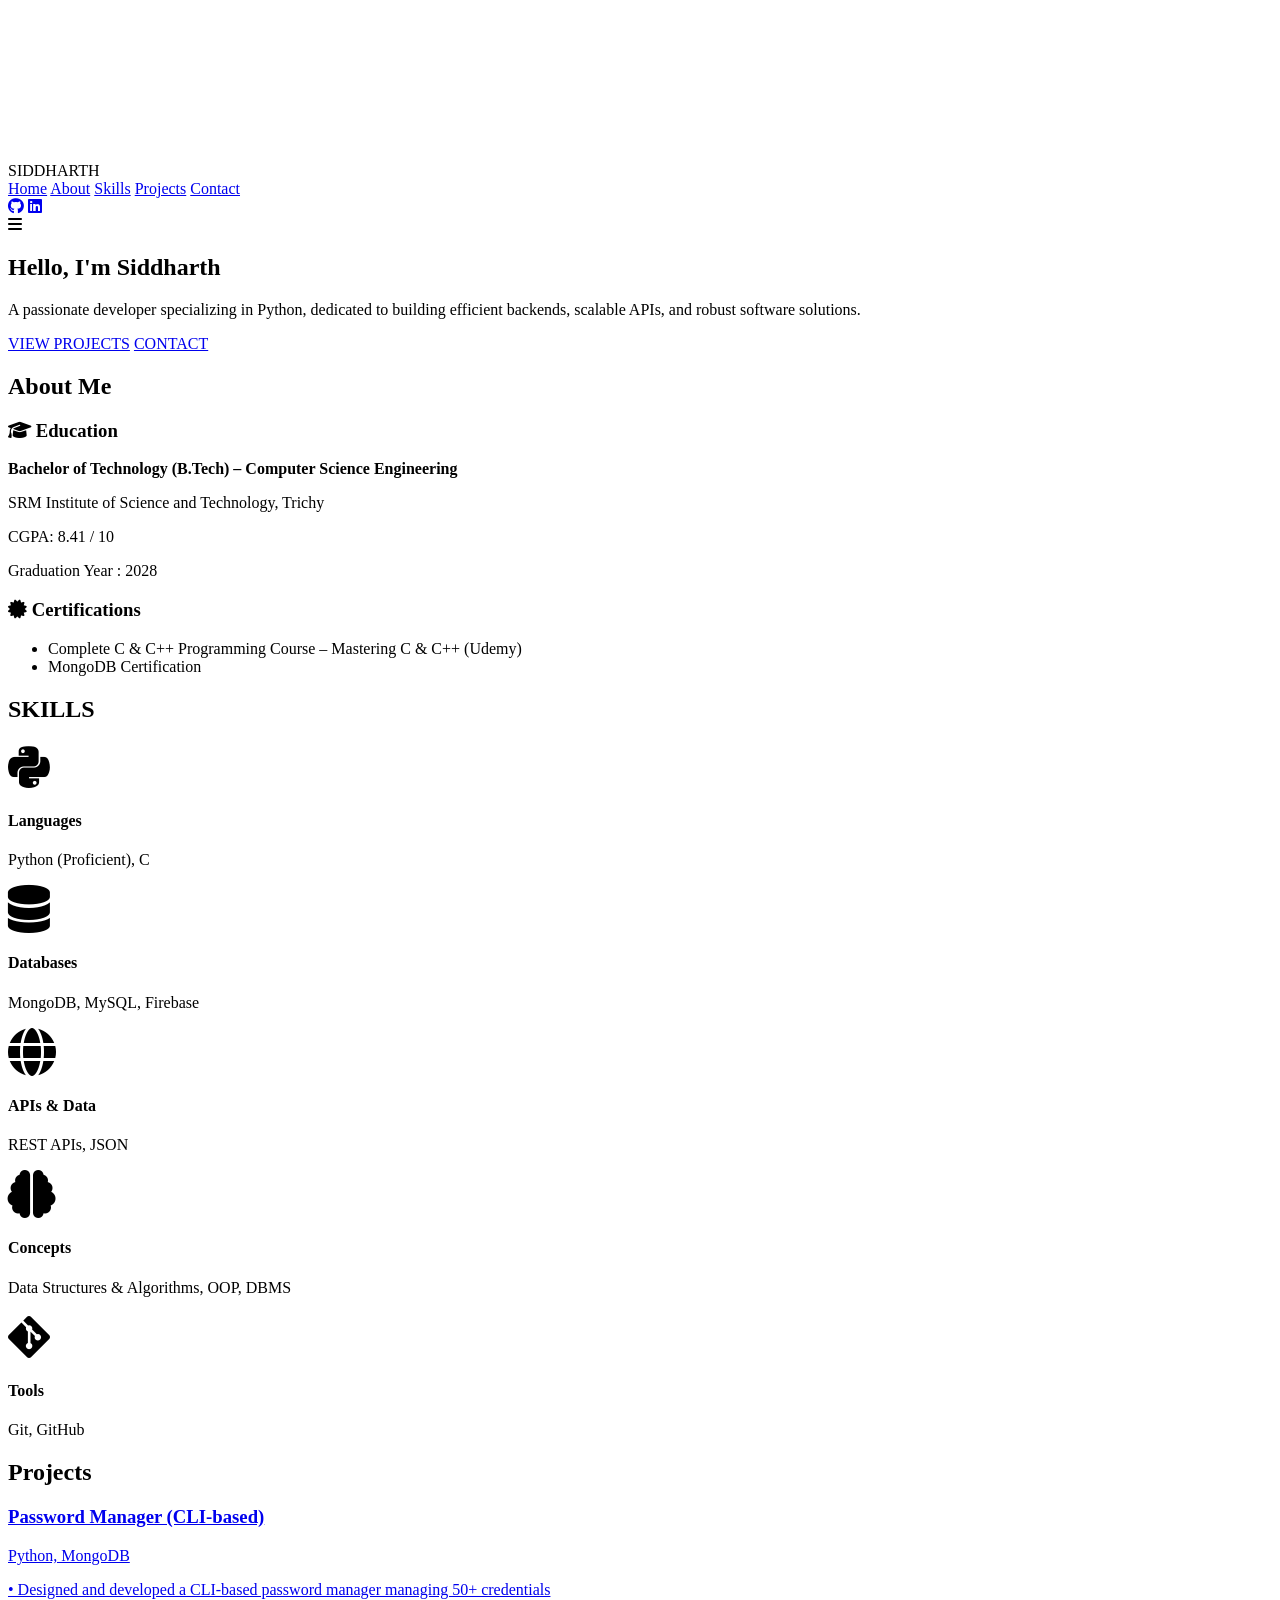
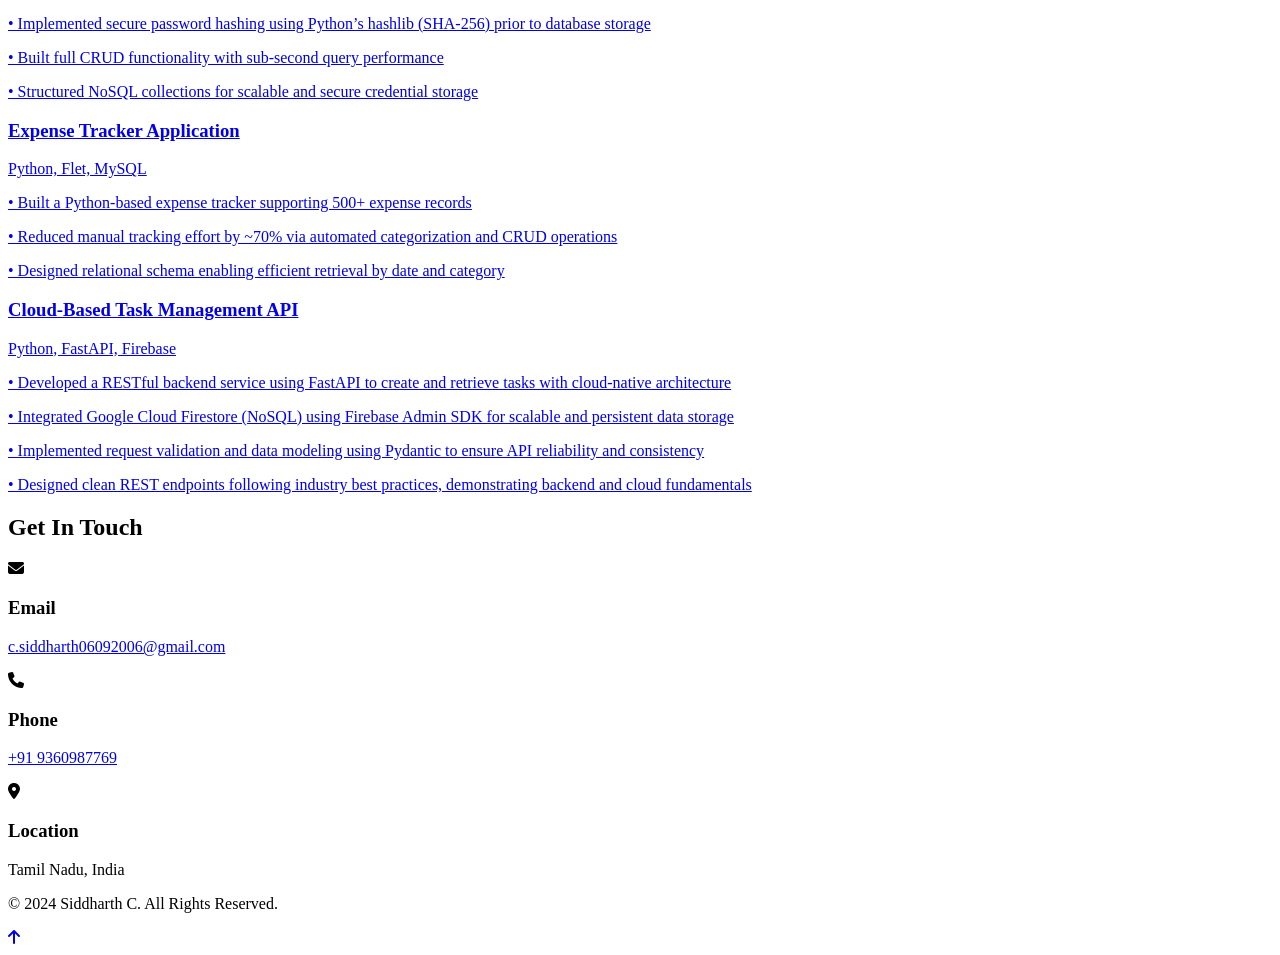
==== index.html @ 239a7940 "Updated my CGPA Updated educational details and improved formatting." ====
<!DOCTYPE html>
<html lang="en">

<head>
    <meta charset="UTF-8">
    <meta name="viewport" content="width=device-width, initial-scale=1.0">
    <title>Siddharth - Portfolio</title>
    <link rel="stylesheet" href="styles.css">
    <!-- FontAwesome for Icons -->
    <link rel="stylesheet" href="https://cdnjs.cloudflare.com/ajax/libs/font-awesome/6.5.1/css/all.min.css">
    <!-- Google Fonts -->
    <link href="https://fonts.googleapis.com/css2?family=Roboto:wght@300;400;500;700&display=swap" rel="stylesheet">
</head>

<body>


    <!-- Scroll Progress Bar -->
    <div id="scroll-progress"></div>

    <!-- Particle Background -->
    <canvas id="particles-canvas"></canvas>

    <!-- Navbar -->
    <nav class="navbar">
        <div class="container navbar-content">
            <div class="logo cosmic-logo">SIDDHARTH</div>
            <div class="nav-links">
                <a href="#home">Home</a>
                <a href="#about">About</a>
                <a href="#skills">Skills</a>
                <a href="#projects">Projects</a>
                <a href="#contact">Contact</a>
            </div>
            <div class="social-links">
                <a href="https://github.com/ProgrammerSid2006" target="_blank"><i class="fa-brands fa-github"></i></a>
                <a href="https://linkedin.com/in/siddharth-c-738014324" target="_blank"><i
                        class="fa-brands fa-linkedin"></i></a>
            </div>
            <!-- Hamburger Menu -->
            <div class="hamburger">
                <i class="fa-solid fa-bars"></i>
            </div>
        </div>
    </nav>

    <!-- App Main -->
    <div class="main">

        <!-- Hero Section -->
        <section id="home" class="hero-section">
            <div class="container">
                <div class="hero-content">
                    <h1>Hello, I'm <span class="highlight">Siddharth</span></h1>
                    <div class="highlight typing-box">
                        <span class="typing-text"></span>
                    </div>
                    <p>A passionate developer specializing in Python, dedicated to building efficient backends, scalable
                        APIs, and robust software solutions.</p>
                    <div class="hero-buttons">
                        <a href="#projects" class="btn btn-primary">VIEW PROJECTS</a>
                        <a href="#contact" class="btn btn-secondary">CONTACT</a>
                    </div>
                </div>
            </div>
        </section>

        <!-- About Section -->
        <section id="about" class="section">
            <div class="container">
                <h2 class="section-title reveal reveal-up">About Me</h2>
                <div class="about-content">
                    <div class="about-card reveal reveal-left">
                        <h3><i class="fa-solid fa-graduation-cap"></i> Education</h3>
                        <p><strong>Bachelor of Technology (B.Tech) – Computer Science Engineering</strong></p>
                        <p>SRM Institute of Science and Technology, Trichy</p>
                        <p>CGPA: 8.41 / 10</p>
                        <p>Graduation Year : 2028</p>
                    </div>
                    <div class="about-card reveal reveal-right">
                        <h3><i class="fa-solid fa-certificate"></i> Certifications</h3>
                        <ul>
                            <li>Complete C & C++ Programming Course – Mastering C & C++ (Udemy)</li>
                            <li>MongoDB Certification</li>
                        </ul>
                    </div>
                </div>
            </div>
        </section>

        <!-- Skills Section -->
        <section id="skills" class="section">
            <div class="container">
                <h2 class="section-title reveal reveal-up">SKILLS</h2>
                <div class="skills-grid">
                    <!-- Languages -->
                    <div class="skill-card reveal reveal-zoom delay-100">
                        <i class="fa-brands fa-python fa-3x"></i>
                        <h4>Languages</h4>
                        <p class="skill-list">Python (Proficient), C</p>
                    </div>
                    <!-- Databases -->
                    <div class="skill-card">
                        <i class="fa-solid fa-database fa-3x"></i>
                        <h4>Databases</h4>
                        <p class="skill-list">MongoDB, MySQL, Firebase</p>
                    </div>
                    <!-- APIs & Data -->
                    <div class="skill-card">
                        <i class="fa-solid fa-globe fa-3x"></i>
                        <h4>APIs & Data</h4>
                        <p class="skill-list">REST APIs, JSON</p>
                    </div>
                    <!-- Concepts -->
                    <div class="skill-card">
                        <i class="fa-solid fa-brain fa-3x"></i>
                        <h4>Concepts</h4>
                        <p class="skill-list">Data Structures & Algorithms, OOP, DBMS</p>
                    </div>
                    <!-- Tools -->
                    <div class="skill-card">
                        <i class="fa-brands fa-git-alt fa-3x"></i>
                        <h4>Tools</h4>
                        <p class="skill-list">Git, GitHub</p>
                    </div>
                </div>
            </div>
        </section>

        <!-- Projects Section -->
        <section id="projects" class="section">
            <div class="container">
                <h2 class="section-title reveal reveal-up">Projects</h2>
                <div class="projects-grid">

                    <a href="https://github.com/ProgrammerSid2006/Password-manager" target="_blank"
                        class="project-card reveal reveal-up delay-100">
                        <h3 class="project-title">Password Manager (CLI-based)</h3>
                        <span class="project-tech">Python, MongoDB</span>
                        <div class="project-desc">
                            <p>• Designed and developed a CLI-based password manager managing 50+ credentials</p>
                            <p>• Implemented secure password hashing using Python’s hashlib (SHA-256) prior to database
                                storage</p>
                            <p>• Built full CRUD functionality with sub-second query performance</p>
                            <p>• Structured NoSQL collections for scalable and secure credential storage</p>
                        </div>
                    </a>

                    <a href="https://github.com/ProgrammerSid2006/Expense-Tracker-in-Python" target="_blank"
                        class="project-card reveal reveal-up delay-200">
                        <h3 class="project-title">Expense Tracker Application</h3>
                        <span class="project-tech">Python, Flet, MySQL</span>
                        <div class="project-desc">
                            <p>• Built a Python-based expense tracker supporting 500+ expense records</p>
                            <p>• Reduced manual tracking effort by ~70% via automated categorization and CRUD operations
                            </p>
                            <p>• Designed relational schema enabling efficient retrieval by date and category</p>
                        </div>
                    </a>

                    <a href="https://github.com/ProgrammerSid2006/Cloud-Sync-Task-API" target="_blank"
                        class="project-card reveal reveal-up delay-300">
                        <h3 class="project-title">Cloud-Based Task Management API</h3>
                        <span class="project-tech">Python, FastAPI, Firebase</span>
                        <div class="project-desc">
                            <p>• Developed a RESTful backend service using FastAPI to create and retrieve tasks with
                                cloud-native architecture</p>
                            <p>• Integrated Google Cloud Firestore (NoSQL) using Firebase Admin SDK for scalable and
                                persistent data storage</p>
                            <p>• Implemented request validation and data modeling using Pydantic to ensure API
                                reliability and consistency</p>
                            <p>• Designed clean REST endpoints following industry best practices, demonstrating backend
                                and cloud fundamentals</p>
                        </div>
                    </a>

                </div>
            </div>
        </section>

        <!-- Contact Section -->
        <section id="contact" class="contact-section">
            <div class="container">
                <h2 class="section-title reveal reveal-up">Get In Touch</h2>
                <div class="contact-grid">
                    <div class="contact-item reveal reveal-left delay-100">
                        <i class="fa-solid fa-envelope"></i>
                        <h3>Email</h3>
                        <p><a href="mailto:c.siddharth06092006@gmail.com">c.siddharth06092006@gmail.com</a></p>
                    </div>
                    <div class="contact-item reveal reveal-up delay-200">
                        <i class="fa-solid fa-phone"></i>
                        <h3>Phone</h3>
                        <p><a href="tel:+919360987769">+91 9360987769</a></p>
                    </div>
                    <div class="contact-item reveal reveal-right delay-300">
                        <i class="fa-solid fa-location-dot"></i>
                        <h3>Location</h3>
                        <p>Tamil Nadu, India</p>
                    </div>
                </div>
            </div>
        </section>

        <!-- Footer -->
        <footer class="main-footer">
            <div class="container">
                <p>&copy; 2024 Siddharth C. All Rights Reserved.</p>
            </div>
        </footer>

    </div>

    <!-- Back to Top Button -->
    <a href="#home" class="back-to-top"><i class="fa-solid fa-arrow-up"></i></a>

    <!-- Script connection -->
    <script src="script.js"></script>
</body>


</html>
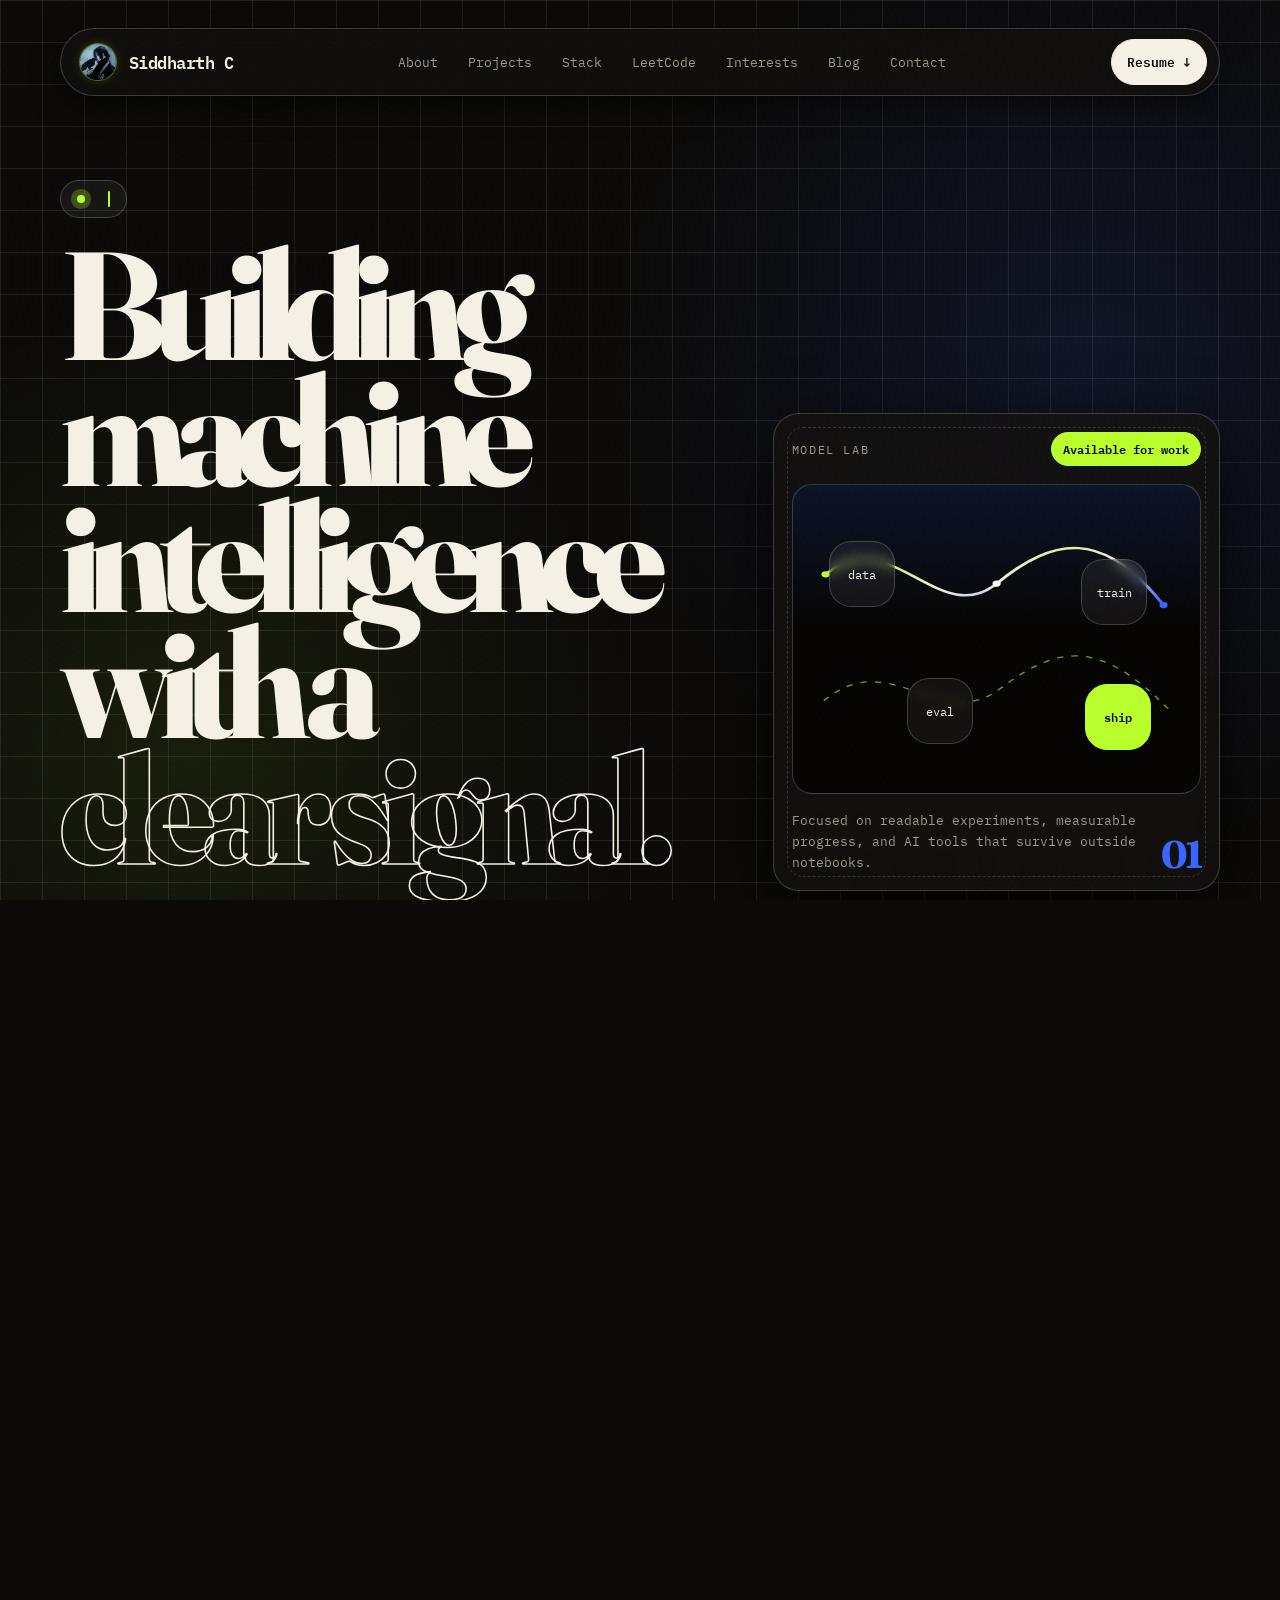
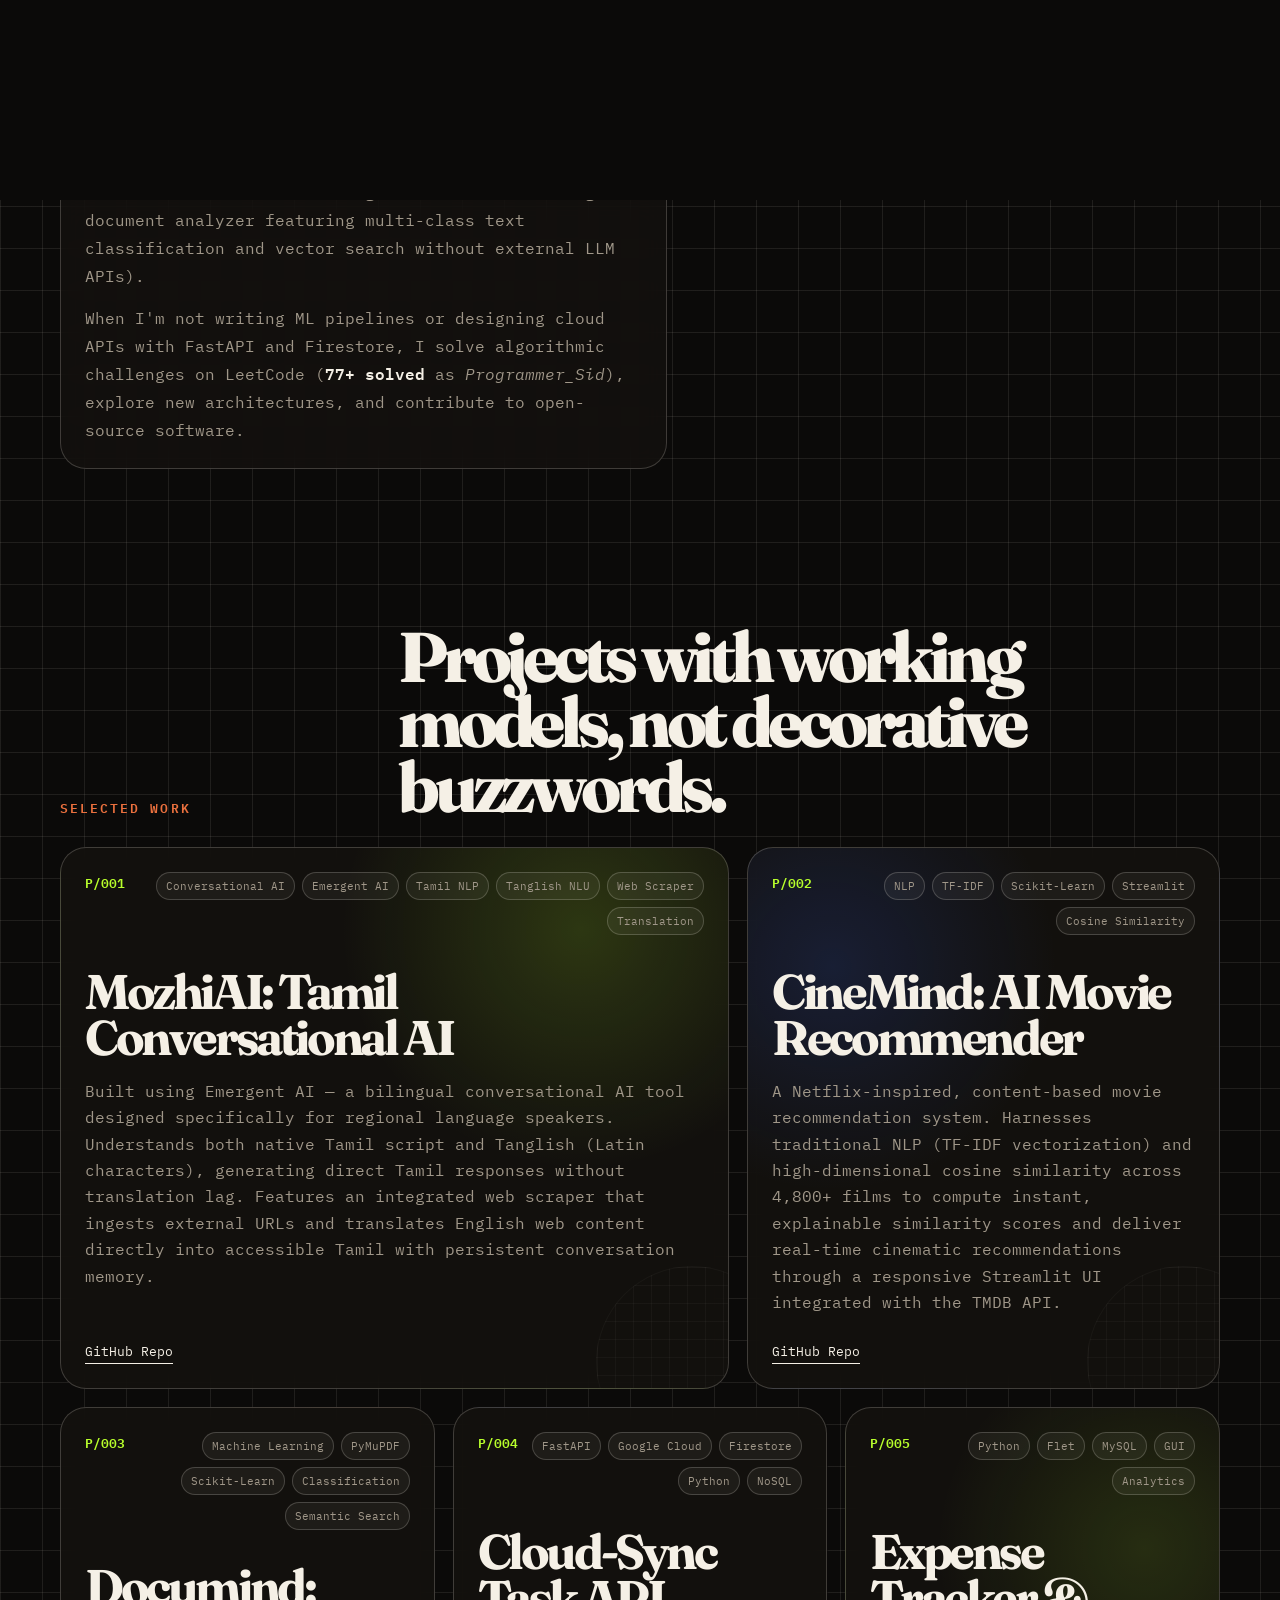
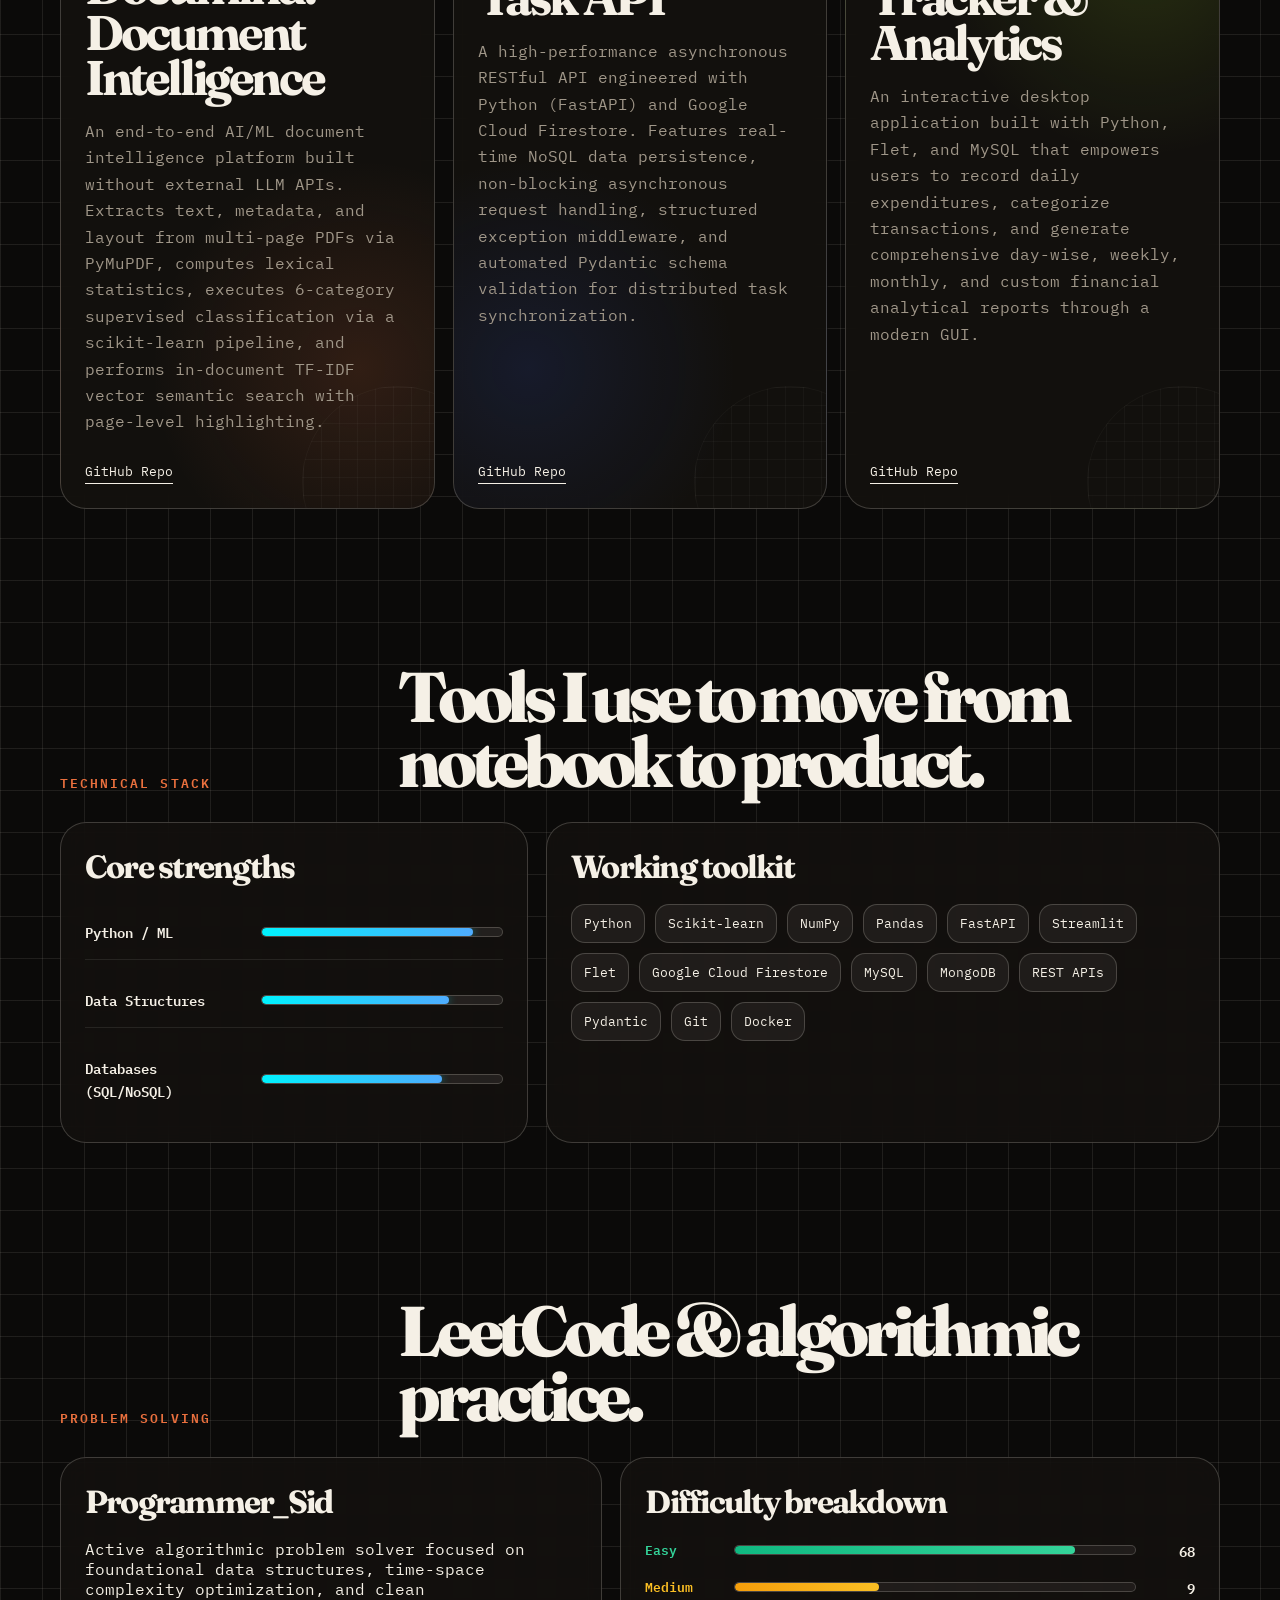
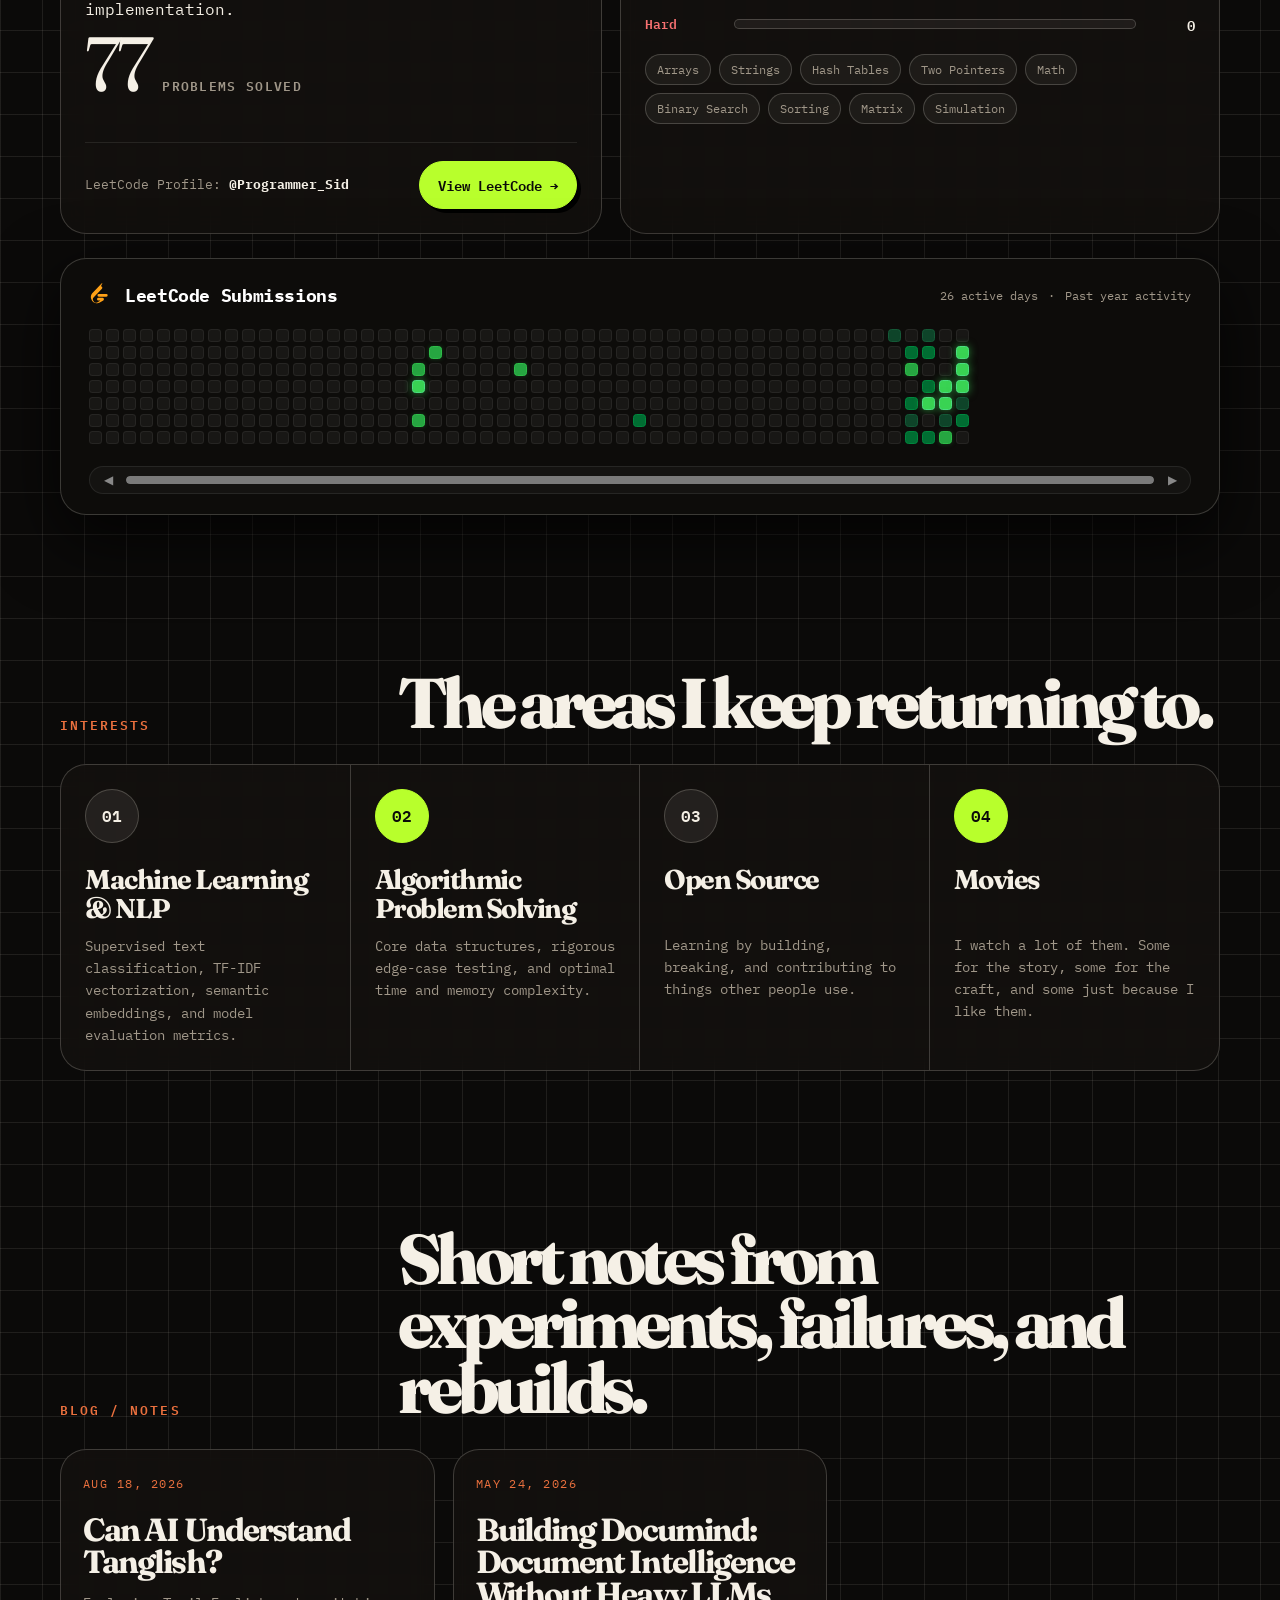
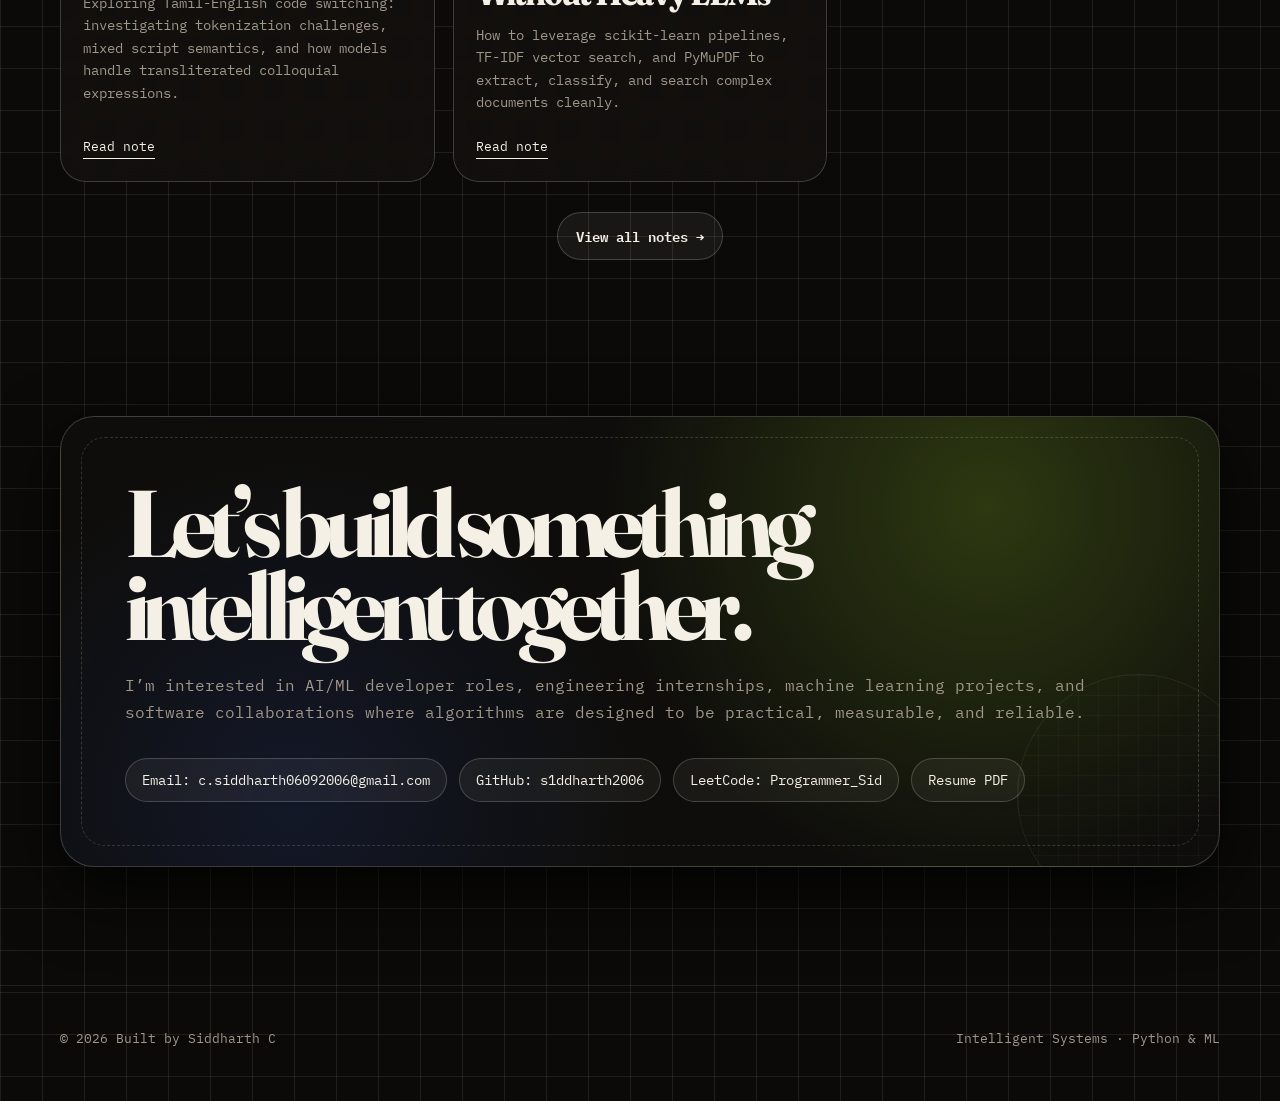
==== commit 00ef7a2f: "Add files via upload" ====
--- a/index.html
+++ b/index.html
@@ -1,222 +1,1203 @@
-<!DOCTYPE html>
-<html lang="en">
-
-<head>
-    <meta charset="UTF-8">
-    <meta name="viewport" content="width=device-width, initial-scale=1.0">
-    <title>Siddharth - Portfolio</title>
-    <link rel="stylesheet" href="styles.css">
-    <!-- FontAwesome for Icons -->
-    <link rel="stylesheet" href="https://cdnjs.cloudflare.com/ajax/libs/font-awesome/6.5.1/css/all.min.css">
-    <!-- Google Fonts -->
-    <link href="https://fonts.googleapis.com/css2?family=Roboto:wght@300;400;500;700&display=swap" rel="stylesheet">
-</head>
-
-<body>
-
-
-    <!-- Scroll Progress Bar -->
-    <div id="scroll-progress"></div>
-
-    <!-- Particle Background -->
-    <canvas id="particles-canvas"></canvas>
-
-    <!-- Navbar -->
-    <nav class="navbar">
-        <div class="container navbar-content">
-            <div class="logo cosmic-logo">SIDDHARTH</div>
-            <div class="nav-links">
-                <a href="#home">Home</a>
-                <a href="#about">About</a>
-                <a href="#skills">Skills</a>
-                <a href="#projects">Projects</a>
-                <a href="#contact">Contact</a>
-            </div>
-            <div class="social-links">
-                <a href="https://github.com/ProgrammerSid2006" target="_blank"><i class="fa-brands fa-github"></i></a>
-                <a href="https://linkedin.com/in/siddharth-c-738014324" target="_blank"><i
-                        class="fa-brands fa-linkedin"></i></a>
-            </div>
-            <!-- Hamburger Menu -->
-            <div class="hamburger">
-                <i class="fa-solid fa-bars"></i>
-            </div>
-        </div>
-    </nav>
-
-    <!-- App Main -->
-    <div class="main">
-
-        <!-- Hero Section -->
-        <section id="home" class="hero-section">
-            <div class="container">
-                <div class="hero-content">
-                    <h1>Hello, I'm <span class="highlight">Siddharth</span></h1>
-                    <div class="highlight typing-box">
-                        <span class="typing-text"></span>
-                    </div>
-                    <p>A passionate developer specializing in Python, dedicated to building efficient backends, scalable
-                        APIs, and robust software solutions.</p>
-                    <div class="hero-buttons">
-                        <a href="#projects" class="btn btn-primary">VIEW PROJECTS</a>
-                        <a href="#contact" class="btn btn-secondary">CONTACT</a>
-                    </div>
-                </div>
-            </div>
-        </section>
-
-        <!-- About Section -->
-        <section id="about" class="section">
-            <div class="container">
-                <h2 class="section-title reveal reveal-up">About Me</h2>
-                <div class="about-content">
-                    <div class="about-card reveal reveal-left">
-                        <h3><i class="fa-solid fa-graduation-cap"></i> Education</h3>
-                        <p><strong>Bachelor of Technology (B.Tech) – Computer Science Engineering</strong></p>
-                        <p>SRM Institute of Science and Technology, Trichy</p>
-                        <p>CGPA: 8.41 / 10</p>
-                        <p>Graduation Year : 2028</p>
-                    </div>
-                    <div class="about-card reveal reveal-right">
-                        <h3><i class="fa-solid fa-certificate"></i> Certifications</h3>
-                        <ul>
-                            <li>Complete C & C++ Programming Course – Mastering C & C++ (Udemy)</li>
-                            <li>MongoDB Certification</li>
-                        </ul>
-                    </div>
-                </div>
-            </div>
-        </section>
-
-        <!-- Skills Section -->
-        <section id="skills" class="section">
-            <div class="container">
-                <h2 class="section-title reveal reveal-up">SKILLS</h2>
-                <div class="skills-grid">
-                    <!-- Languages -->
-                    <div class="skill-card reveal reveal-zoom delay-100">
-                        <i class="fa-brands fa-python fa-3x"></i>
-                        <h4>Languages</h4>
-                        <p class="skill-list">Python (Proficient), C</p>
-                    </div>
-                    <!-- Databases -->
-                    <div class="skill-card">
-                        <i class="fa-solid fa-database fa-3x"></i>
-                        <h4>Databases</h4>
-                        <p class="skill-list">MongoDB, MySQL, Firebase</p>
-                    </div>
-                    <!-- APIs & Data -->
-                    <div class="skill-card">
-                        <i class="fa-solid fa-globe fa-3x"></i>
-                        <h4>APIs & Data</h4>
-                        <p class="skill-list">REST APIs, JSON</p>
-                    </div>
-                    <!-- Concepts -->
-                    <div class="skill-card">
-                        <i class="fa-solid fa-brain fa-3x"></i>
-                        <h4>Concepts</h4>
-                        <p class="skill-list">Data Structures & Algorithms, OOP, DBMS</p>
-                    </div>
-                    <!-- Tools -->
-                    <div class="skill-card">
-                        <i class="fa-brands fa-git-alt fa-3x"></i>
-                        <h4>Tools</h4>
-                        <p class="skill-list">Git, GitHub</p>
-                    </div>
-                </div>
-            </div>
-        </section>
-
-        <!-- Projects Section -->
-        <section id="projects" class="section">
-            <div class="container">
-                <h2 class="section-title reveal reveal-up">Projects</h2>
-                <div class="projects-grid">
-
-                    <a href="https://github.com/ProgrammerSid2006/Password-manager" target="_blank"
-                        class="project-card reveal reveal-up delay-100">
-                        <h3 class="project-title">Password Manager (CLI-based)</h3>
-                        <span class="project-tech">Python, MongoDB</span>
-                        <div class="project-desc">
-                            <p>• Designed and developed a CLI-based password manager managing 50+ credentials</p>
-                            <p>• Implemented secure password hashing using Python’s hashlib (SHA-256) prior to database
-                                storage</p>
-                            <p>• Built full CRUD functionality with sub-second query performance</p>
-                            <p>• Structured NoSQL collections for scalable and secure credential storage</p>
-                        </div>
-                    </a>
-
-                    <a href="https://github.com/ProgrammerSid2006/Expense-Tracker-in-Python" target="_blank"
-                        class="project-card reveal reveal-up delay-200">
-                        <h3 class="project-title">Expense Tracker Application</h3>
-                        <span class="project-tech">Python, Flet, MySQL</span>
-                        <div class="project-desc">
-                            <p>• Built a Python-based expense tracker supporting 500+ expense records</p>
-                            <p>• Reduced manual tracking effort by ~70% via automated categorization and CRUD operations
-                            </p>
-                            <p>• Designed relational schema enabling efficient retrieval by date and category</p>
-                        </div>
-                    </a>
-
-                    <a href="https://github.com/ProgrammerSid2006/Cloud-Sync-Task-API" target="_blank"
-                        class="project-card reveal reveal-up delay-300">
-                        <h3 class="project-title">Cloud-Based Task Management API</h3>
-                        <span class="project-tech">Python, FastAPI, Firebase</span>
-                        <div class="project-desc">
-                            <p>• Developed a RESTful backend service using FastAPI to create and retrieve tasks with
-                                cloud-native architecture</p>
-                            <p>• Integrated Google Cloud Firestore (NoSQL) using Firebase Admin SDK for scalable and
-                                persistent data storage</p>
-                            <p>• Implemented request validation and data modeling using Pydantic to ensure API
-                                reliability and consistency</p>
-                            <p>• Designed clean REST endpoints following industry best practices, demonstrating backend
-                                and cloud fundamentals</p>
-                        </div>
-                    </a>
-
-                </div>
-            </div>
-        </section>
-
-        <!-- Contact Section -->
-        <section id="contact" class="contact-section">
-            <div class="container">
-                <h2 class="section-title reveal reveal-up">Get In Touch</h2>
-                <div class="contact-grid">
-                    <div class="contact-item reveal reveal-left delay-100">
-                        <i class="fa-solid fa-envelope"></i>
-                        <h3>Email</h3>
-                        <p><a href="mailto:c.siddharth06092006@gmail.com">c.siddharth06092006@gmail.com</a></p>
-                    </div>
-                    <div class="contact-item reveal reveal-up delay-200">
-                        <i class="fa-solid fa-phone"></i>
-                        <h3>Phone</h3>
-                        <p><a href="tel:+919360987769">+91 9360987769</a></p>
-                    </div>
-                    <div class="contact-item reveal reveal-right delay-300">
-                        <i class="fa-solid fa-location-dot"></i>
-                        <h3>Location</h3>
-                        <p>Tamil Nadu, India</p>
-                    </div>
-                </div>
-            </div>
-        </section>
-
-        <!-- Footer -->
-        <footer class="main-footer">
-            <div class="container">
-                <p>&copy; 2024 Siddharth C. All Rights Reserved.</p>
-            </div>
-        </footer>
-
-    </div>
-
-    <!-- Back to Top Button -->
-    <a href="#home" class="back-to-top"><i class="fa-solid fa-arrow-up"></i></a>
-
-    <!-- Script connection -->
-    <script src="script.js"></script>
-</body>
-
-
-</html>
+<!doctype html>
+<html lang="en">
+    <head>
+        <meta charset="UTF-8" />
+        <meta name="viewport" content="width=device-width, initial-scale=1.0" />
+        <link rel="icon" type="image/png" href="favicon.png" />
+        <link rel="apple-touch-icon" href="apple-touch-icon.png" />
+        <title>Siddharth C — AI/ML Developer Portfolio</title>
+        <meta
+            name="description"
+            content="Portfolio of Siddharth C, an AI/ML Developer building intelligent document analyzers, recommendation engines, and cloud APIs."
+        />
+        <link rel="canonical" href="https://s1ddharth2006.github.io/" />
+        <link rel="preconnect" href="https://fonts.googleapis.com" />
+        <link rel="preconnect" href="https://fonts.gstatic.com" crossorigin />
+        <link
+            rel="preload"
+            as="style"
+            onload="
+                this.onload = null;
+                this.rel = 'stylesheet';
+            "
+            href="https://fonts.googleapis.com/css2?family=Fraunces:opsz,wght@9..144,500;9..144,700;9..144,800&family=IBM+Plex+Mono:wght@400;500;600&display=swap"
+        />
+        <noscript
+            ><link
+                rel="stylesheet"
+                href="https://fonts.googleapis.com/css2?family=Fraunces:opsz,wght@9..144,500;9..144,700;9..144,800&family=IBM+Plex+Mono:wght@400;500;600&display=swap"
+        /></noscript>
+        <meta name="robots" content="index, follow" />
+        <meta name="author" content="Siddharth C" />
+        <meta name="theme-color" content="#0b0a09" />
+
+        <!-- Open Graph -->
+        <meta property="og:type" content="profile" />
+        <meta
+            property="og:title"
+            content="Siddharth C — AI/ML Developer Portfolio"
+        />
+        <meta
+            property="og:description"
+            content="AI/ML Developer building ML systems, document intelligence tools, and scalable cloud APIs."
+        />
+        <meta property="og:url" content="https://s1ddharth2006.github.io/" />
+        <meta
+            property="og:image"
+            content="apple-touch-icon.png"
+        />
+        <meta property="og:image:width" content="512" />
+        <meta property="og:image:height" content="512" />
+        <meta
+            property="og:image:alt"
+            content="Siddharth C — AI/ML Developer"
+        />
+
+        <!-- Twitter Card -->
+        <meta name="twitter:card" content="summary" />
+        <meta
+            name="twitter:title"
+            content="Siddharth C — AI/ML Developer Portfolio"
+        />
+        <meta
+            name="twitter:image"
+            content="apple-touch-icon.png"
+        />
+
+        <script type="application/ld+json">
+            {
+                "@context": "https://schema.org",
+                "@type": "Person",
+                "name": "Siddharth C",
+                "url": "https://s1ddharth2006.github.io",
+                "jobTitle": "AI/ML Developer",
+                "email": "c.siddharth06092006@gmail.com",
+                "sameAs": [
+                    "https://github.com/s1ddharth2006",
+                    "https://leetcode.com/u/Programmer_Sid/"
+                ]
+            }
+        </script>
+
+        <script>
+            if (sessionStorage.getItem("fromBlogToIndex") === "true") {
+                document.documentElement.classList.add("from-blog");
+                sessionStorage.removeItem("fromBlogToIndex");
+            }
+        </script>
+        <link
+            rel="preload"
+            as="style"
+            onload="
+                this.onload = null;
+                this.rel = 'stylesheet';
+            "
+            href="styles.css"
+        />
+        <noscript><link rel="stylesheet" href="styles.css" /></noscript>
+    </head>
+
+    <body>
+        <a class="skip-link" href="#main">Skip to content</a>
+
+        <header class="site-header">
+            <nav class="nav shell" aria-label="Primary navigation">
+                <a href="#" class="brand" aria-label="Home">
+                    <span class="brand-mark" aria-hidden="true">
+                        <img
+                            src="assets/brand-logo.webp"
+                            alt="Siddharth C"
+                            width="38"
+                            height="38"
+                            loading="eager"
+                        />
+                    </span>
+                    <span>Siddharth C</span>
+                </a>
+
+                <ul class="nav-links" id="navLinks">
+                    <li><a href="#about">About</a></li>
+                    <li><a href="#projects">Projects</a></li>
+                    <li><a href="#skills">Stack</a></li>
+                    <li><a href="#leetcode">LeetCode</a></li>
+                    <li><a href="#interests">Interests</a></li>
+                    <li><a href="blog.html">Blog</a></li>
+                    <li><a href="#contact">Contact</a></li>
+                </ul>
+
+                <div class="nav-actions">
+                    <a
+                        class="resume-mini"
+                        href="files/siddharth-c-resume.pdf"
+                        download="Siddharth-C-Resume.pdf"
+                        >Resume ↓</a
+                    >
+                    <button
+                        class="menu-button"
+                        id="menuButton"
+                        type="button"
+                        aria-expanded="false"
+                        aria-controls="navLinks"
+                    >
+                        Menu
+                    </button>
+                </div>
+            </nav>
+        </header>
+
+        <main id="main">
+            <section class="hero">
+                <div class="shell hero-grid">
+                    <div class="hero-copy-block reveal">
+                        <div class="eyebrow">
+                            <span class="pulse" aria-hidden="true"></span>
+                            <span class="typewriter-text" id="typewriterText">SOFTWARE DEVELOPER</span><span class="typewriter-cursor" aria-hidden="true"></span>
+                        </div>
+
+                        <h1>
+                            Building machine intelligence with a
+                            <span class="cut">clear signal.</span>
+                        </h1>
+
+                        <p class="hero-copy">
+                            I design and engineer practical AI systems — from
+                            <strong>content-based recommendation engines</strong> and
+                            <strong>document intelligence classifiers</strong> to high-performance
+                            <strong>cloud APIs</strong> that turn complex data into usable decisions.
+                        </p>
+
+                        <div class="hero-actions">
+                            <a class="button button-primary" href="#projects"
+                                >View Projects</a
+                            >
+                            <a class="button button-ghost" href="#leetcode"
+                                >LeetCode Submissions (77)</a
+                            >
+                        </div>
+                    </div>
+
+                    <aside
+                        class="lab-card reveal delay-2"
+                        aria-label="AI engineering profile card"
+                    >
+                        <div class="lab-top">
+                            <span>Model Lab</span>
+                            <span class="status-pill">Available for work</span>
+                        </div>
+
+                        <div class="signal-window">
+                            <svg
+                                viewBox="0 0 500 500"
+                                preserveAspectRatio="none"
+                                aria-hidden="true"
+                            >
+                                <defs>
+                                    <linearGradient
+                                        id="trace"
+                                        x1="0%"
+                                        y1="0%"
+                                        x2="100%"
+                                        y2="100%"
+                                    >
+                                        <stop
+                                            offset="0%"
+                                            stop-color="#b8ff2c"
+                                        />
+                                        <stop
+                                            offset="55%"
+                                            stop-color="#fffaf0"
+                                        />
+                                        <stop
+                                            offset="100%"
+                                            stop-color="#3867ff"
+                                        />
+                                    </linearGradient>
+                                </defs>
+
+                                <path
+                                    d="M40 145 C120 60, 180 235, 250 160 S380 70, 455 195"
+                                    fill="none"
+                                    stroke="url(#trace)"
+                                    stroke-width="4"
+                                    stroke-linecap="round"
+                                    opacity="0.95"
+                                />
+                                <path
+                                    d="M38 350 C120 260, 180 405, 255 330 S380 255, 462 365"
+                                    fill="none"
+                                    stroke="#b8ff2c"
+                                    stroke-width="2"
+                                    stroke-dasharray="8 10"
+                                    opacity="0.6"
+                                />
+                                <circle cx="40" cy="145" r="5" fill="#b8ff2c" />
+                                <circle
+                                    cx="250"
+                                    cy="160"
+                                    r="5"
+                                    fill="#fffaf0"
+                                />
+                                <circle
+                                    cx="455"
+                                    cy="195"
+                                    r="5"
+                                    fill="#3867ff"
+                                />
+                            </svg>
+
+                            <div class="node">data</div>
+                            <div class="node">train</div>
+                            <div class="node">eval</div>
+                            <div class="node">ship</div>
+                        </div>
+
+                        <div class="lab-caption">
+                            <p>
+                                Focused on readable experiments, measurable
+                                progress, and AI tools that survive outside
+                                notebooks.
+                            </p>
+                            <strong class="metric">01</strong>
+                        </div>
+                    </aside>
+                </div>
+            </section>
+
+            <section id="about">
+                <div class="shell">
+                    <div class="section-heading reveal">
+                        <p class="kicker">About</p>
+                        <h2>Builder, tinkerer, AI/ML developer.</h2>
+                    </div>
+
+                    <div class="about-wrap">
+                        <div class="panel about-bio reveal">
+                            <h3>Who I am</h3>
+                            <p>
+                                I'm <strong>Siddharth C</strong>, an engineer focused
+                                on designing practical intelligent software, supervised machine learning pipelines,
+                                and modern asynchronous backend systems.
+                            </p>
+                            <p>
+                                My work centers on <strong>applied machine learning</strong> and text processing:
+                                from developing <strong>MozhiAI</strong> with <strong>Emergent AI</strong> (a Tamil conversational AI understanding native script and Tanglish)
+                                and <strong>CineMind</strong> (a content-based movie recommender using TF-IDF and cosine similarity across 4,800+ films)
+                                to architecting <strong>Documind</strong> (an intelligent document analyzer featuring multi-class text classification and vector search without external LLM APIs).
+                            </p>
+                            <p>
+                                When I'm not writing ML pipelines or designing cloud APIs with FastAPI and Firestore,
+                                I solve algorithmic challenges on LeetCode (<strong>77+ solved</strong> as <em>Programmer_Sid</em>),
+                                explore new architectures, and contribute to open-source software.
+                            </p>
+                        </div>
+
+                        <div class="about-stats reveal delay-1">
+                            <div class="stat-card">
+                                <span class="stat-number">5+</span>
+                                <span class="stat-label"
+                                    >Projects shipped — conversational AI, ML pipelines & cloud systems</span
+                                >
+                            </div>
+                            <div class="stat-card">
+                                <span class="stat-number">77+</span>
+                                <span class="stat-label"
+                                    >LeetCode problems solved as Programmer_Sid</span
+                                >
+                            </div>
+                            <div class="stat-card">
+                                <img
+                                    src="assets/hf-logo.webp"
+                                    alt="Hugging Face"
+                                    class="hf-logo"
+                                    width="52"
+                                    height="52"
+                                />
+                                <span class="stat-label"
+                                    >Models, NLP experiments, and datasets research</span
+                                >
+                            </div>
+                            <div class="stat-card stat-available">
+                                <span class="stat-number">Open</span>
+                                <span class="stat-label"
+                                    >Available for AI/ML developer roles, internships, and research collabs</span
+                                >
+                            </div>
+                        </div>
+                    </div>
+                </div>
+            </section>
+
+            <section id="projects">
+                <div class="shell">
+                    <div class="section-heading reveal">
+                        <p class="kicker">Selected Work</p>
+                        <h2>
+                            Projects with working models, not decorative
+                            buzzwords.
+                        </h2>
+                    </div>
+
+                    <div class="projects-grid">
+                        <article class="project-card reveal">
+                            <div>
+                                <div class="project-meta">
+                                    <span class="project-index">P/001</span>
+                                    <div class="tag-row">
+                                        <span class="tag">Conversational AI</span>
+                                        <span class="tag">Emergent AI</span>
+                                        <span class="tag">Tamil NLP</span>
+                                        <span class="tag">Tanglish NLU</span>
+                                        <span class="tag">Web Scraper</span>
+                                        <span class="tag">Translation</span>
+                                    </div>
+                                </div>
+
+                                <h3>MozhiAI: Tamil Conversational AI</h3>
+                                <p>
+                                    Built using Emergent AI — a bilingual conversational AI tool designed specifically for regional language speakers.
+                                    Understands both native Tamil script and Tanglish (Latin characters), generating direct
+                                    Tamil responses without translation lag. Features an integrated web scraper that ingests
+                                    external URLs and translates English web content directly into accessible Tamil with persistent conversation memory.
+                                </p>
+                            </div>
+
+                            <div class="project-links">
+                                <a
+                                    class="tiny-link"
+                                    href="https://github.com/s1ddharth2006/MozhiAI"
+                                    target="_blank"
+                                    rel="noreferrer"
+                                    aria-label="MozhiAI on GitHub"
+                                    >GitHub Repo</a
+                                >
+                            </div>
+                        </article>
+
+                        <article class="project-card reveal delay-1">
+                            <div>
+                                <div class="project-meta">
+                                    <span class="project-index">P/002</span>
+                                    <div class="tag-row">
+                                        <span class="tag">NLP</span>
+                                        <span class="tag">TF-IDF</span>
+                                        <span class="tag">Scikit-Learn</span>
+                                        <span class="tag">Streamlit</span>
+                                        <span class="tag">Cosine Similarity</span>
+                                    </div>
+                                </div>
+
+                                <h3>CineMind: AI Movie Recommender</h3>
+                                <p>
+                                    A Netflix-inspired, content-based movie recommendation system.
+                                    Harnesses traditional NLP (TF-IDF vectorization) and high-dimensional
+                                    cosine similarity across 4,800+ films to compute instant,
+                                    explainable similarity scores and deliver real-time cinematic recommendations
+                                    through a responsive Streamlit UI integrated with the TMDB API.
+                                </p>
+                            </div>
+
+                            <div class="project-links">
+                                <a
+                                    class="tiny-link"
+                                    href="https://github.com/s1ddharth2006/CineMind"
+                                    target="_blank"
+                                    rel="noreferrer"
+                                    aria-label="CineMind on GitHub"
+                                    >GitHub Repo</a
+                                >
+                            </div>
+                        </article>
+
+                        <article class="project-card reveal delay-2">
+                            <div>
+                                <div class="project-meta">
+                                    <span class="project-index">P/003</span>
+                                    <div class="tag-row">
+                                        <span class="tag">Machine Learning</span>
+                                        <span class="tag">PyMuPDF</span>
+                                        <span class="tag">Scikit-Learn</span>
+                                        <span class="tag">Classification</span>
+                                        <span class="tag">Semantic Search</span>
+                                    </div>
+                                </div>
+
+                                <h3>Documind: Document Intelligence</h3>
+                                <p>
+                                    An end-to-end AI/ML document intelligence platform built without external
+                                    LLM APIs. Extracts text, metadata, and layout from multi-page PDFs via PyMuPDF,
+                                    computes lexical statistics, executes 6-category supervised classification via
+                                    a scikit-learn pipeline, and performs in-document TF-IDF vector semantic search
+                                    with page-level highlighting.
+                                </p>
+                            </div>
+
+                            <div class="project-links">
+                                <a
+                                    class="tiny-link"
+                                    href="https://github.com/s1ddharth2006/Documind"
+                                    target="_blank"
+                                    rel="noreferrer"
+                                    aria-label="Documind on GitHub"
+                                    >GitHub Repo</a
+                                >
+                            </div>
+                        </article>
+
+                        <article class="project-card reveal delay-3">
+                            <div>
+                                <div class="project-meta">
+                                    <span class="project-index">P/004</span>
+                                    <div class="tag-row">
+                                        <span class="tag">FastAPI</span>
+                                        <span class="tag">Google Cloud</span>
+                                        <span class="tag">Firestore</span>
+                                        <span class="tag">Python</span>
+                                        <span class="tag">NoSQL</span>
+                                    </div>
+                                </div>
+
+                                <h3>Cloud-Sync Task API</h3>
+                                <p>
+                                    A high-performance asynchronous RESTful API engineered with Python (FastAPI)
+                                    and Google Cloud Firestore. Features real-time NoSQL data persistence,
+                                    non-blocking asynchronous request handling, structured exception middleware,
+                                    and automated Pydantic schema validation for distributed task synchronization.
+                                </p>
+                            </div>
+
+                            <div class="project-links">
+                                <a
+                                    class="tiny-link"
+                                    href="https://github.com/s1ddharth2006/Cloud-Sync-Task-API"
+                                    target="_blank"
+                                    rel="noreferrer"
+                                    aria-label="Cloud-Sync-Task-API on GitHub"
+                                    >GitHub Repo</a
+                                >
+                            </div>
+                        </article>
+
+                        <article class="project-card reveal delay-1">
+                            <div>
+                                <div class="project-meta">
+                                    <span class="project-index">P/005</span>
+                                    <div class="tag-row">
+                                        <span class="tag">Python</span>
+                                        <span class="tag">Flet</span>
+                                        <span class="tag">MySQL</span>
+                                        <span class="tag">GUI</span>
+                                        <span class="tag">Analytics</span>
+                                    </div>
+                                </div>
+
+                                <h3>Expense Tracker & Analytics</h3>
+                                <p>
+                                    An interactive desktop application built with Python, Flet, and MySQL
+                                    that empowers users to record daily expenditures, categorize transactions,
+                                    and generate comprehensive day-wise, weekly, monthly, and custom financial
+                                    analytical reports through a modern GUI.
+                                </p>
+                            </div>
+
+                            <div class="project-links">
+                                <a
+                                    class="tiny-link"
+                                    href="https://github.com/s1ddharth2006/Expense-Tracker-in-Python"
+                                    target="_blank"
+                                    rel="noreferrer"
+                                    aria-label="Expense Tracker on GitHub"
+                                    >GitHub Repo</a
+                                >
+                            </div>
+                        </article>
+                    </div>
+                </div>
+            </section>
+
+            <section id="skills">
+                <div class="shell">
+                    <div class="section-heading reveal">
+                        <p class="kicker">Technical Stack</p>
+                        <h2>Tools I use to move from notebook to product.</h2>
+                    </div>
+
+                    <div class="skills-wrap">
+                        <div class="panel reveal">
+                            <h3>Core strengths</h3>
+
+                            <ul class="skill-list">
+                                <li class="skill-item">
+                                    <span class="skill-name">Python / ML</span>
+                                    <div
+                                        class="skill-bar"
+                                        role="progressbar"
+                                        aria-valuenow="88"
+                                        aria-valuemin="0"
+                                        aria-valuemax="100"
+                                        aria-label="Python and machine learning proficiency: 88%"
+                                    >
+                                        <span style="--level: 88%"></span>
+                                    </div>
+                                </li>
+
+                                <li class="skill-item">
+                                    <span class="skill-name">Data Structures</span>
+                                    <div
+                                        class="skill-bar"
+                                        role="progressbar"
+                                        aria-valuenow="78"
+                                        aria-valuemin="0"
+                                        aria-valuemax="100"
+                                        aria-label="Data structures & algorithms proficiency: 78%"
+                                    >
+                                        <span style="--level: 78%"></span>
+                                    </div>
+                                </li>
+
+                                <li class="skill-item">
+                                    <span class="skill-name">Databases (SQL/NoSQL)</span>
+                                    <div
+                                        class="skill-bar"
+                                        role="progressbar"
+                                        aria-valuenow="75"
+                                        aria-valuemin="0"
+                                        aria-valuemax="100"
+                                        aria-label="Database proficiency: 75%"
+                                    >
+                                        <span style="--level: 75%"></span>
+                                    </div>
+                                </li>
+                            </ul>
+                        </div>
+
+                        <div class="panel reveal delay-1">
+                            <h3>Working toolkit</h3>
+
+                            <div
+                                class="tool-cloud"
+                                aria-label="Tools and technologies"
+                            >
+                                <span>Python</span>
+                                <span>Scikit-learn</span>
+                                <span>NumPy</span>
+                                <span>Pandas</span>
+                                <span>FastAPI</span>
+                                <span>Streamlit</span>
+                                <span>Flet</span>
+                                <span>Google Cloud Firestore</span>
+                                <span>MySQL</span>
+                                <span>MongoDB</span>
+                                <span>REST APIs</span>
+                                <span>Pydantic</span>
+                                <span>Git</span>
+                                <span>Docker</span>
+                            </div>
+                        </div>
+                    </div>
+                </div>
+            </section>
+
+            <!-- LeetCode Section -->
+            <section id="leetcode">
+                <div class="shell">
+                    <div class="section-heading reveal">
+                        <p class="kicker">Problem Solving</p>
+                        <h2>LeetCode & algorithmic practice.</h2>
+                    </div>
+
+                    <div class="leetcode-wrap">
+                        <div class="panel leetcode-overview reveal">
+                            <div>
+                                <h3>Programmer_Sid</h3>
+                                <p>
+                                    Active algorithmic problem solver focused on foundational data structures,
+                                    time-space complexity optimization, and clean implementation.
+                                </p>
+
+                                <div class="leetcode-metric-hero">
+                                    <span class="leetcode-big-num" id="lcTotal">77</span>
+                                    <span class="leetcode-big-label">Problems Solved</span>
+                                </div>
+                            </div>
+
+                            <div class="leetcode-cta-row">
+                                <div class="leetcode-handle">
+                                    <span>LeetCode Profile:</span>
+                                    <strong>@Programmer_Sid</strong>
+                                </div>
+                                <a
+                                    class="button button-primary"
+                                    href="https://leetcode.com/u/Programmer_Sid/"
+                                    target="_blank"
+                                    rel="noreferrer"
+                                    >View LeetCode →</a
+                                >
+                            </div>
+                        </div>
+
+                        <div class="panel reveal delay-1">
+                            <h3>Difficulty breakdown</h3>
+
+                            <div class="difficulty-bars">
+                                <div class="difficulty-row">
+                                    <span class="diff-badge easy">Easy</span>
+                                    <div class="diff-bar-track">
+                                        <div
+                                            class="diff-bar-fill easy"
+                                            id="lcEasyBar"
+                                            style="width: 85%"
+                                        ></div>
+                                    </div>
+                                    <span class="diff-count" id="lcEasyCount">68</span>
+                                </div>
+
+                                <div class="difficulty-row">
+                                    <span class="diff-badge medium">Medium</span>
+                                    <div class="diff-bar-track">
+                                        <div
+                                            class="diff-bar-fill medium"
+                                            id="lcMediumBar"
+                                            style="width: 45%"
+                                        ></div>
+                                    </div>
+                                    <span class="diff-count" id="lcMediumCount">9</span>
+                                </div>
+
+                                <div class="difficulty-row">
+                                    <span class="diff-badge hard">Hard</span>
+                                    <div class="diff-bar-track">
+                                        <div
+                                            class="diff-bar-fill hard"
+                                            id="lcHardBar"
+                                            style="width: 0%"
+                                        ></div>
+                                    </div>
+                                    <span class="diff-count" id="lcHardCount">0</span>
+                                </div>
+                            </div>
+
+                            <div class="leetcode-topics" aria-label="Core algorithmic topics">
+                                <span class="topic-tag">Arrays</span>
+                                <span class="topic-tag">Strings</span>
+                                <span class="topic-tag">Hash Tables</span>
+                                <span class="topic-tag">Two Pointers</span>
+                                <span class="topic-tag">Math</span>
+                                <span class="topic-tag">Binary Search</span>
+                                <span class="topic-tag">Sorting</span>
+                                <span class="topic-tag">Matrix</span>
+                                <span class="topic-tag">Simulation</span>
+                            </div>
+                        </div>
+                    </div>
+
+                    <!-- LeetCode Submissions Heatmap Card (Matching Reference Image) -->
+                    <div class="leetcode-submissions-card reveal delay-2">
+                        <div class="lc-card-header">
+                            <div class="lc-card-brand">
+                                <div class="lc-logo-icon" aria-hidden="true">
+                                    <svg width="24" height="24" viewBox="0 0 24 24" fill="none">
+                                        <path d="M13.483 0a1.374 1.374 0 0 0-.961.438L7.116 6.226l-3.854 4.126a5.266 5.266 0 0 0-1.209 2.104 5.35 5.35 0 0 0-.125.513 5.527 5.527 0 0 0 .062 2.362 5.83 5.83 0 0 0 .349 1.017 5.938 5.938 0 0 0 4.818 3.868 5.84 5.84 0 0 0 3.618-.595l3.518-2.222a1.374 1.374 0 0 0-.74-2.529H9.42a1.374 1.374 0 0 0 0 2.748h2.008l-2.732 1.726a3.17 3.17 0 0 1-1.97.324 3.208 3.208 0 0 1-2.607-2.094 3.018 3.018 0 0 1-.19-.553 2.784 2.784 0 0 1-.033-1.282 2.87 2.87 0 0 1 .66-1.144l3.567-3.818 4.79-5.127a1.375 1.375 0 0 0-.97-2.356z" fill="#FFA116"/>
+                                        <path d="M9.833 10.903a1.374 1.374 0 1 0 0 2.748h7.493a1.374 1.374 0 0 0 0-2.748H9.833z" fill="#FFA116"/>
+                                    </svg>
+                                </div>
+                                <h3 class="lc-card-title">LeetCode Submissions</h3>
+                            </div>
+                            <div class="lc-card-meta">
+                                <span id="lcActiveDays">26 active days</span>
+                                <span>·</span>
+                                <span>Past year activity</span>
+                            </div>
+                        </div>
+
+                        <div class="lc-heatmap-container" id="lcHeatmapContainer" aria-label="LeetCode submission activity grid">
+                            <div class="lc-heatmap-grid" id="lcHeatmapGrid"></div>
+                        </div>
+
+                        <div class="lc-scroll-bar-wrap">
+                            <button class="lc-arrow-btn" id="lcScrollLeft" aria-label="Scroll left">◀</button>
+                            <div class="lc-scroll-track" id="lcScrollTrack">
+                                <div class="lc-scroll-thumb" id="lcScrollThumb"></div>
+                            </div>
+                            <button class="lc-arrow-btn" id="lcScrollRight" aria-label="Scroll right">▶</button>
+                        </div>
+                    </div>
+                </div>
+            </section>
+
+            <section id="interests">
+                <div class="shell">
+                    <div class="section-heading reveal">
+                        <p class="kicker">Interests</p>
+                        <h2>The areas I keep returning to.</h2>
+                    </div>
+
+                    <div class="interest-strip reveal delay-1">
+                        <article class="interest">
+                            <div class="symbol">01</div>
+                            <div>
+                                <h3>Machine Learning & NLP</h3>
+                                <p>
+                                    Supervised text classification, TF-IDF vectorization,
+                                    semantic embeddings, and model evaluation metrics.
+                                </p>
+                            </div>
+                        </article>
+
+                        <article class="interest">
+                            <div class="symbol">02</div>
+                            <div>
+                                <h3>Algorithmic Problem Solving</h3>
+                                <p>
+                                    Core data structures, rigorous edge-case testing, and
+                                    optimal time and memory complexity.
+                                </p>
+                            </div>
+                        </article>
+
+                        <article class="interest">
+                            <div class="symbol">03</div>
+                            <div>
+                                <h3>Open Source</h3>
+                                <p>
+                                    Learning by building, breaking, and contributing to things other people use.
+                                </p>
+                            </div>
+                        </article>
+
+                        <article class="interest">
+                            <div class="symbol">04</div>
+                            <div>
+                                <h3>Movies</h3>
+                                <p>
+                                    I watch a lot of them. Some for the story, some for the craft, and some just because I like them.
+                                </p>
+                            </div>
+                        </article>
+                    </div>
+                </div>
+            </section>
+
+            <section id="blog">
+                <div class="shell">
+                    <div class="section-heading reveal">
+                        <p class="kicker">Blog / Notes</p>
+                        <h2>
+                            Short notes from experiments, failures, and
+                            rebuilds.
+                        </h2>
+                    </div>
+
+                    <div class="blog-grid">
+                        <article class="post reveal">
+                            <div>
+                                <time datetime="2026-08-18">Aug 18, 2026</time>
+                                <h3>
+                                    Can AI Understand Tanglish?
+                                </h3>
+                                <p>
+                                    Exploring Tamil-English code switching: investigating tokenization challenges, mixed script semantics, and how models handle transliterated colloquial expressions.
+                                </p>
+                            </div>
+                            <a
+                                class="tiny-link"
+                                href="blog.html"
+                                >Read note</a
+                            >
+                        </article>
+
+                        <article class="post reveal delay-1">
+                            <div>
+                                <time datetime="2026-05-24">May 24, 2026</time>
+                                <h3>
+                                    Building Documind: Document Intelligence Without Heavy LLMs
+                                </h3>
+                                <p>
+                                    How to leverage scikit-learn pipelines, TF-IDF vector search,
+                                    and PyMuPDF to extract, classify, and search complex documents cleanly.
+                                </p>
+                            </div>
+                            <a
+                                class="tiny-link"
+                                href="blog.html"
+                                >Read note</a
+                            >
+                        </article>
+                    </div>
+
+                    <div class="blog-actions reveal delay-3">
+                        <a class="button" href="blog.html">View all notes →</a>
+                    </div>
+                </div>
+            </section>
+
+            <section id="contact">
+                <div class="shell">
+                    <div class="contact-card reveal">
+                        <h2>Let’s build something intelligent together.</h2>
+
+                        <p>
+                            I’m interested in AI/ML developer roles, engineering internships,
+                            machine learning projects, and software collaborations where algorithms
+                            are designed to be practical, measurable, and reliable.
+                        </p>
+
+                        <div class="socials" aria-label="Social links">
+                            <a href="mailto:c.siddharth06092006@gmail.com"
+                                >Email: c.siddharth06092006@gmail.com</a
+                            >
+                            <a
+                                href="https://github.com/s1ddharth2006"
+                                target="_blank"
+                                rel="noreferrer"
+                                aria-label="Siddharth C on GitHub"
+                                >GitHub: s1ddharth2006</a
+                            >
+                            <a
+                                href="https://leetcode.com/u/Programmer_Sid/"
+                                target="_blank"
+                                rel="noreferrer"
+                                aria-label="Siddharth C on LeetCode"
+                                >LeetCode: Programmer_Sid</a
+                            >
+                            <a
+                                href="files/siddharth-c-resume.pdf"
+                                download="Siddharth-C-Resume.pdf"
+                                aria-label="Download Siddharth C Resume"
+                                >Resume PDF</a
+                            >
+                        </div>
+                    </div>
+                </div>
+            </section>
+        </main>
+
+        <footer class="footer">
+            <div class="shell">
+                <p>© <span id="year"></span> Built by Siddharth C</p>
+                <p>Intelligent Systems · Python & ML</p>
+            </div>
+        </footer>
+
+        <!-- Heatmap Floating Tooltip -->
+        <div class="lc-tooltip" id="lcTooltip"></div>
+
+        <script>
+            const menuButton = document.getElementById("menuButton");
+            const navLinks = document.getElementById("navLinks");
+
+            menuButton.addEventListener("click", () => {
+                const isOpen = navLinks.classList.toggle("open");
+                menuButton.setAttribute("aria-expanded", String(isOpen));
+                menuButton.textContent = isOpen ? "Close" : "Menu";
+            });
+
+            navLinks.querySelectorAll("a").forEach((link) => {
+                link.addEventListener("click", () => {
+                    navLinks.classList.remove("open");
+                    menuButton.setAttribute("aria-expanded", "false");
+                    menuButton.textContent = "Menu";
+                });
+            });
+
+            document.getElementById("year").textContent =
+                new Date().getFullYear();
+
+            // Typewriter Animation for Hero Eyebrow
+            const typewriterWords = [
+                "SOFTWARE DEVELOPER",
+                "SOFTWARE ENGINEER",
+                "AI/ML ENGINEER",
+            ];
+            const typewriterTextEl = document.getElementById("typewriterText");
+            const prefersReducedMotion = window.matchMedia(
+                "(prefers-reduced-motion: reduce)",
+            ).matches;
+
+            if (typewriterTextEl) {
+                if (prefersReducedMotion) {
+                    typewriterTextEl.textContent = typewriterWords[0];
+                } else {
+                    let wordIndex = 0;
+                    let charIndex = typewriterWords[0].length;
+                    let isDeleting = true;
+
+                    function runTypewriter() {
+                        const currentWord = typewriterWords[wordIndex];
+
+                        if (isDeleting) {
+                            charIndex--;
+                            typewriterTextEl.textContent = currentWord.substring(0, charIndex);
+                        } else {
+                            charIndex++;
+                            typewriterTextEl.textContent = currentWord.substring(0, charIndex);
+                        }
+
+                        let delay = isDeleting ? 45 : 85;
+
+                        if (!isDeleting && charIndex === currentWord.length) {
+                            delay = 1800;
+                            isDeleting = true;
+                        } else if (isDeleting && charIndex === 0) {
+                            isDeleting = false;
+                            wordIndex = (wordIndex + 1) % typewriterWords.length;
+                            delay = 350;
+                        }
+
+                        window.setTimeout(runTypewriter, delay);
+                    }
+
+                    window.setTimeout(runTypewriter, 1800);
+                }
+            }
+
+            const blogLinks = document.querySelectorAll('a[href="blog.html"]');
+
+            if (!prefersReducedMotion) {
+                blogLinks.forEach((blogLink) => {
+                    blogLink.addEventListener("click", (event) => {
+                        if (
+                            event.metaKey ||
+                            event.ctrlKey ||
+                            event.shiftKey ||
+                            event.altKey ||
+                            event.button !== 0
+                        ) {
+                            return;
+                        }
+
+                        event.preventDefault();
+                        sessionStorage.setItem("fromIndexToBlog", "true");
+                        document.body.classList.add("page-exit");
+
+                        window.setTimeout(() => {
+                            window.location.href = blogLink.href;
+                        }, 340);
+                    });
+                });
+
+                if (document.documentElement.classList.contains("from-blog")) {
+                    requestAnimationFrame(() => {
+                        document.documentElement.classList.add("page-entered");
+                    });
+                }
+            }
+
+            window.addEventListener("pageshow", () => {
+                if (!prefersReducedMotion) {
+                    requestAnimationFrame(() => {
+                        document.body.classList.remove("page-exit");
+                        document.documentElement.classList.add("page-entered");
+                    });
+                }
+            });
+
+            const revealItems = document.querySelectorAll(".reveal");
+
+            const revealObserver = new IntersectionObserver(
+                (entries) => {
+                    entries.forEach((entry) => {
+                        if (entry.isIntersecting) {
+                            entry.target.classList.add("visible");
+                            revealObserver.unobserve(entry.target);
+                        }
+                    });
+                },
+                { threshold: 0.16 },
+            );
+
+            revealItems.forEach((item) => revealObserver.observe(item));
+
+            // Verified submission calendar from LeetCode GraphQL for Programmer_Sid
+            const leetcodeCalendar = {
+                "1768867200": 14, "1768953600": 24, "1769126400": 12, "1769385600": 7,
+                "1772496000": 7,  "1776988800": 3,  "1785628800": 2,  "1786320000": 6,
+                "1786406400": 9,  "1786579200": 3,  "1786665600": 2,  "1786752000": 6,
+                "1786838400": 1,  "1786924800": 3,  "1787097600": 6,  "1787184000": 26,
+                "1787356800": 4,  "1787702400": 15, "1787788800": 24, "1787875200": 1,
+                "1787961600": 9,  "1788134400": 18, "1788220800": 15, "1788307200": 19,
+                "1788393600": 2,  "1788480000": 3
+            };
+
+            function renderLeetCodeHeatmap(calData) {
+                const grid = document.getElementById("lcHeatmapGrid");
+                if (!grid) return;
+                grid.innerHTML = "";
+
+                const dateCountMap = {};
+                for (const [ts, count] of Object.entries(calData)) {
+                    const d = new Date(parseInt(ts, 10) * 1000);
+                    const ymd = d.toISOString().split("T")[0];
+                    dateCountMap[ymd] = (dateCountMap[ymd] || 0) + count;
+                }
+
+                // Render 52 weeks (364 days), ending on the end of current week
+                const endDate = new Date(Date.UTC(2026, 8, 5));
+                const totalDays = 52 * 7;
+                const startDate = new Date(endDate.getTime() - (totalDays - 1) * 86400000);
+                const tooltip = document.getElementById("lcTooltip");
+
+                for (let i = 0; i < totalDays; i++) {
+                    const current = new Date(startDate.getTime() + i * 86400000);
+                    const ymd = current.toISOString().split("T")[0];
+                    const count = dateCountMap[ymd] || 0;
+
+                    let level = 0;
+                    if (count >= 15) level = 4;
+                    else if (count >= 7) level = 3;
+                    else if (count >= 3) level = 2;
+                    else if (count >= 1) level = 1;
+
+                    const dot = document.createElement("div");
+                    dot.className = `lc-dot level-${level}`;
+                    dot.setAttribute("data-date", ymd);
+                    dot.setAttribute("data-count", count);
+
+                    dot.addEventListener("mouseenter", () => {
+                        const dateText = current.toLocaleDateString("en-US", {
+                            month: "short",
+                            day: "numeric",
+                            year: "numeric",
+                            timeZone: "UTC"
+                        });
+                        tooltip.textContent = `${count} submission${count === 1 ? "" : "s"} on ${dateText}`;
+                        tooltip.style.opacity = "1";
+                        const rect = dot.getBoundingClientRect();
+                        tooltip.style.left = `${rect.left + rect.width / 2}px`;
+                        tooltip.style.top = `${rect.top - 6}px`;
+                    });
+
+                    dot.addEventListener("mouseleave", () => {
+                        tooltip.style.opacity = "0";
+                    });
+
+                    grid.appendChild(dot);
+                }
+
+                // Scroll synchronization
+                const container = document.getElementById("lcHeatmapContainer");
+                const thumb = document.getElementById("lcScrollThumb");
+                const track = document.getElementById("lcScrollTrack");
+                const btnLeft = document.getElementById("lcScrollLeft");
+                const btnRight = document.getElementById("lcScrollRight");
+
+                function updateThumb() {
+                    const maxScroll = container.scrollWidth - container.clientWidth;
+                    if (maxScroll <= 0) {
+                        thumb.style.width = "100%";
+                        thumb.style.left = "0%";
+                        return;
+                    }
+                    const visibleRatio = container.clientWidth / container.scrollWidth;
+                    const thumbWidthPct = Math.max(20, visibleRatio * 100);
+                    const scrollPct = container.scrollLeft / maxScroll;
+                    const maxThumbLeft = 100 - thumbWidthPct;
+                    thumb.style.width = `${thumbWidthPct}%`;
+                    thumb.style.left = `${scrollPct * maxThumbLeft}%`;
+                }
+
+                container.addEventListener("scroll", updateThumb);
+                window.addEventListener("resize", updateThumb);
+
+                btnLeft.addEventListener("click", () => {
+                    container.scrollBy({ left: -140, behavior: "smooth" });
+                });
+
+                btnRight.addEventListener("click", () => {
+                    container.scrollBy({ left: 140, behavior: "smooth" });
+                });
+
+                track.addEventListener("click", (e) => {
+                    if (e.target === thumb) return;
+                    const rect = track.getBoundingClientRect();
+                    const clickRatio = (e.clientX - rect.left) / rect.width;
+                    const maxScroll = container.scrollWidth - container.clientWidth;
+                    container.scrollTo({ left: clickRatio * maxScroll, behavior: "smooth" });
+                });
+
+                // Dragging thumb support
+                let isThumbDragging = false;
+                let dragStartX, dragStartScroll;
+                thumb.addEventListener("mousedown", (e) => {
+                    isThumbDragging = true;
+                    dragStartX = e.clientX;
+                    dragStartScroll = container.scrollLeft;
+                    document.body.style.userSelect = "none";
+                });
+                window.addEventListener("mousemove", (e) => {
+                    if (!isThumbDragging) return;
+                    const deltaX = e.clientX - dragStartX;
+                    const trackWidth = track.clientWidth;
+                    const maxScroll = container.scrollWidth - container.clientWidth;
+                    container.scrollLeft = dragStartScroll + (deltaX / trackWidth) * container.scrollWidth;
+                });
+                window.addEventListener("mouseup", () => {
+                    if (isThumbDragging) {
+                        isThumbDragging = false;
+                        document.body.style.userSelect = "";
+                    }
+                });
+
+                // Drag to scroll heatmap directly
+                let isGridDragging = false;
+                let gridStartX, gridScrollStart;
+                container.addEventListener("mousedown", (e) => {
+                    isGridDragging = true;
+                    gridStartX = e.pageX - container.offsetLeft;
+                    gridScrollStart = container.scrollLeft;
+                });
+                window.addEventListener("mousemove", (e) => {
+                    if (!isGridDragging) return;
+                    e.preventDefault();
+                    const x = e.pageX - container.offsetLeft;
+                    container.scrollLeft = gridScrollStart - (x - gridStartX) * 1.5;
+                });
+                window.addEventListener("mouseup", () => {
+                    isGridDragging = false;
+                });
+
+                // Auto-scroll to the right to focus on recent active submissions
+                requestAnimationFrame(() => {
+                    container.scrollLeft = container.scrollWidth;
+                    updateThumb();
+                });
+            }
+
+            // Initialize heatmap
+            renderLeetCodeHeatmap(leetcodeCalendar);
+
+            // Sync with automated data/leetcode.json (maintained by GitHub Actions workflow)
+            (async function syncLeetCodeData() {
+                try {
+                    const res = await fetch("data/leetcode.json?t=" + Date.now());
+                    if (!res.ok) return;
+                    const data = await res.json();
+                    if (data && data.totalSolved !== undefined) {
+                        document.getElementById("lcTotal").textContent = data.totalSolved;
+                        document.getElementById("lcEasyCount").textContent = data.easySolved;
+                        document.getElementById("lcMediumCount").textContent = data.mediumSolved;
+                        document.getElementById("lcHardCount").textContent = data.hardSolved;
+                        
+                        const easyPct = Math.min(100, Math.round((data.easySolved / 80) * 100));
+                        const medPct = Math.min(100, Math.round((data.mediumSolved / 25) * 100));
+                        const hardPct = Math.min(100, Math.round((data.hardSolved / 10) * 100));
+                        
+                        document.getElementById("lcEasyBar").style.width = easyPct + "%";
+                        document.getElementById("lcMediumBar").style.width = medPct + "%";
+                        document.getElementById("lcHardBar").style.width = hardPct + "%";
+
+                        const activeDaysEl = document.getElementById("lcActiveDays");
+                        if (data.activeDays && activeDaysEl) {
+                            activeDaysEl.textContent = `${data.activeDays} active days`;
+                        }
+
+                        if (data.submissionCalendar && Object.keys(data.submissionCalendar).length > 0) {
+                            renderLeetCodeHeatmap(data.submissionCalendar);
+                        }
+                    }
+                } catch (e) {
+                    // Gracefully falls back to initial embedded data
+                }
+            })();
+        </script>
+    </body>
+</html>
--- a/styles.css
+++ b/styles.css
@@ -0,0 +1,2459 @@
+:root {
+    --ink: #f5f0e6;
+    --muted: #a09789;
+    --paper: #0b0a09;
+    --paper-2: #141210;
+    --card-bg: rgba(22, 20, 17, 0.76);
+    --line: rgba(244, 239, 228, 0.09);
+    --line-strong: rgba(244, 239, 228, 0.2);
+    --signal: #b8ff2c;
+    --signal-dark: #8ec712;
+    --blueprint: #3867ff;
+    --rust: #ea703e;
+    --white: #1c1916;
+    --shadow: 0 24px 70px rgba(0, 0, 0, 0.75);
+    --radius: 26px;
+    --max: 1160px;
+}
+
+* {
+    box-sizing: border-box;
+    margin: 0;
+    padding: 0;
+}
+
+html {
+    scroll-behavior: smooth;
+    color-scheme: dark;
+}
+
+body {
+    font-family: "IBM Plex Mono", monospace;
+    color: var(--ink);
+    background:
+        radial-gradient(
+            circle at 15% 10%,
+            rgba(184, 255, 44, 0.08),
+            transparent 28rem
+        ),
+        radial-gradient(
+            circle at 85% 5%,
+            rgba(56, 103, 255, 0.12),
+            transparent 30rem
+        ),
+        linear-gradient(var(--line) 1px, transparent 1px),
+        linear-gradient(90deg, var(--line) 1px, transparent 1px),
+        var(--paper);
+    background-size:
+        auto,
+        auto,
+        42px 42px,
+        42px 42px,
+        auto;
+    overflow-x: hidden;
+}
+
+body::before {
+    content: "";
+    position: fixed;
+    inset: 0;
+    pointer-events: none;
+    z-index: 50;
+    opacity: 0.14;
+    background-image: repeating-radial-gradient(
+        circle at 20% 30%,
+        rgba(244, 239, 228, 0.04) 0 1px,
+        transparent 1px 6px
+    );
+    mix-blend-mode: screen;
+}
+
+body::after {
+    content: "";
+    position: fixed;
+    inset: 0;
+    z-index: 90;
+    pointer-events: none;
+    background: var(--paper);
+    transform: translateY(100%);
+    transition: transform 0.34s cubic-bezier(0.76, 0, 0.24, 1);
+}
+
+body.page-exit::after,
+html.from-blog body::after {
+    transform: translateY(0);
+}
+
+html.from-blog.page-entered body::after {
+    transform: translateY(100%);
+}
+
+a {
+    color: inherit;
+    text-decoration: none;
+}
+
+img {
+    max-width: 100%;
+    display: block;
+}
+
+.shell {
+    width: min(var(--max), calc(100% - 36px));
+    margin-inline: auto;
+}
+
+.skip-link {
+    position: absolute;
+    left: 16px;
+    top: -100px;
+    background: var(--signal);
+    color: #0b0a09;
+    padding: 12px 16px;
+    z-index: 100;
+    border-radius: 999px;
+    font-weight: 600;
+    transition: top 0.2s ease;
+}
+
+.skip-link:focus {
+    top: 16px;
+}
+
+/* Navigation Header */
+.site-header {
+    position: sticky;
+    top: 14px;
+    z-index: 30;
+    padding-block: 14px;
+}
+
+.nav {
+    display: flex;
+    align-items: center;
+    justify-content: space-between;
+    gap: 18px;
+    border: 1px solid var(--line-strong);
+    background: rgba(18, 16, 13, 0.86);
+    backdrop-filter: blur(18px);
+    -webkit-backdrop-filter: blur(18px);
+    border-radius: 999px;
+    padding: 10px 12px 10px 18px;
+    box-shadow: 0 10px 30px rgba(0, 0, 0, 0.5);
+}
+
+.brand {
+    display: flex;
+    align-items: center;
+    gap: 12px;
+    font-weight: 600;
+    font-size: 1.08rem;
+    letter-spacing: -0.03em;
+    white-space: nowrap;
+    color: var(--ink);
+}
+
+.brand-mark {
+    width: 38px;
+    height: 38px;
+    border-radius: 50%;
+    overflow: hidden;
+    display: inline-flex;
+    align-items: center;
+    justify-content: center;
+    flex: 0 0 auto;
+    position: relative;
+    border: 1.5px solid rgba(184, 255, 44, 0.4);
+    box-shadow: 0 0 10px rgba(184, 255, 44, 0.15);
+    background: #0d0c0a;
+}
+
+.brand-mark img {
+    width: 100%;
+    height: 100%;
+    object-fit: cover;
+    object-position: center;
+    display: block;
+}
+
+.nav-links {
+    display: flex;
+    align-items: center;
+    gap: 4px;
+    list-style: none;
+}
+
+.nav-links a {
+    display: inline-flex;
+    padding: 10px 13px;
+    border-radius: 999px;
+    color: var(--muted);
+    font-size: 0.82rem;
+    transition: 0.2s ease;
+}
+
+.nav-links a:hover,
+.nav-links a:focus-visible {
+    color: var(--ink);
+    background: rgba(244, 239, 228, 0.08);
+    outline: none;
+}
+
+.resume-mini {
+    display: inline-flex;
+    align-items: center;
+    gap: 8px;
+    padding: 11px 15px;
+    border-radius: 999px;
+    background: var(--ink);
+    color: var(--paper);
+    font-size: 0.82rem;
+    border: 1px solid var(--ink);
+    transition: 0.2s ease;
+    white-space: nowrap;
+    font-weight: 600;
+}
+
+.resume-mini:hover {
+    transform: translateY(-1px);
+    background: var(--signal);
+    border-color: var(--signal);
+    color: #0b0a09;
+}
+
+.menu-button {
+    display: none;
+    border: 1px solid var(--line-strong);
+    background: transparent;
+    padding: 10px 12px;
+    border-radius: 999px;
+    font-family: inherit;
+    font-size: 0.82rem;
+    color: var(--ink);
+    cursor: pointer;
+}
+
+/* Hero Section */
+.hero {
+    position: relative;
+    padding: 84px 0 70px;
+    min-height: calc(100vh - 90px);
+    display: grid;
+    align-items: center;
+}
+
+.hero-grid {
+    display: grid;
+    grid-template-columns: minmax(0, 1.08fr) minmax(300px, 0.72fr);
+    gap: 42px;
+    align-items: center;
+}
+
+.eyebrow {
+    display: inline-flex;
+    align-items: center;
+    gap: 10px;
+    border: 1px solid var(--line-strong);
+    background: rgba(244, 239, 228, 0.05);
+    border-radius: 999px;
+    padding: 8px 16px;
+    font-size: 0.82rem;
+    color: var(--ink);
+    margin-bottom: 24px;
+    min-height: 38px;
+    letter-spacing: 0.06em;
+}
+
+.typewriter-text {
+    font-weight: 600;
+    color: var(--signal);
+    display: inline-block;
+    letter-spacing: 0.07em;
+}
+
+.typewriter-cursor {
+    display: inline-block;
+    width: 2px;
+    height: 1.15em;
+    background: var(--signal);
+    margin-left: 3px;
+    vertical-align: -2px;
+    border-radius: 1px;
+    animation: blinkCursor 0.8s step-start infinite;
+}
+
+@keyframes blinkCursor {
+    0%,
+    100% {
+        opacity: 1;
+    }
+    50% {
+        opacity: 0;
+    }
+}
+
+.pulse {
+    width: 8px;
+    height: 8px;
+    border-radius: 50%;
+    background: var(--signal);
+    box-shadow: 0 0 0 6px rgba(184, 255, 44, 0.25);
+    animation: breathe 2.6s ease-in-out infinite;
+}
+
+@keyframes breathe {
+    0%,
+    100% {
+        transform: scale(1);
+        opacity: 0.9;
+    }
+    50% {
+        transform: scale(1.25);
+        opacity: 0.58;
+    }
+}
+
+.hero h1 {
+    font-family: "Fraunces", serif;
+    font-size: clamp(4.1rem, 12vw, 10.2rem);
+    line-height: 0.82;
+    letter-spacing: -0.085em;
+    max-width: 900px;
+    font-weight: 800;
+    color: var(--ink);
+}
+
+.hero h1 .cut {
+    display: inline-block;
+    position: relative;
+    color: transparent;
+    -webkit-text-stroke: 1.6px var(--ink);
+}
+
+.hero-copy {
+    max-width: 680px;
+    margin-top: 30px;
+    font-size: clamp(1rem, 1.65vw, 1.24rem);
+    line-height: 1.75;
+    color: var(--muted);
+}
+
+.hero-copy strong {
+    color: var(--ink);
+    font-weight: 600;
+}
+
+.hero-actions {
+    display: flex;
+    flex-wrap: wrap;
+    gap: 12px;
+    margin-top: 34px;
+}
+
+.button {
+    display: inline-flex;
+    align-items: center;
+    justify-content: center;
+    min-height: 48px;
+    padding: 0 18px;
+    border-radius: 999px;
+    font-size: 0.9rem;
+    font-weight: 600;
+    transition: 0.22s ease;
+    cursor: pointer;
+}
+
+.button-primary {
+    background: var(--signal);
+    color: #0b0a09;
+    border: 1px solid var(--signal);
+    box-shadow: 4px 4px 0 #000;
+}
+
+.button-primary:hover {
+    transform: translate(2px, 2px);
+    box-shadow: 2px 2px 0 #000;
+}
+
+.button-ghost {
+    background: rgba(244, 239, 228, 0.06);
+    color: var(--ink);
+    border: 1px solid var(--line-strong);
+}
+
+.button-ghost:hover {
+    background: rgba(244, 239, 228, 0.14);
+    color: #ffffff;
+}
+
+/* Model Lab Card */
+.lab-card {
+    position: relative;
+    border: 1px solid var(--line-strong);
+    background: rgba(20, 18, 15, 0.75);
+    backdrop-filter: blur(14px);
+    -webkit-backdrop-filter: blur(14px);
+    border-radius: var(--radius);
+    padding: 18px;
+    box-shadow: var(--shadow);
+    transform: rotate(1.2deg);
+    isolation: isolate;
+}
+
+.lab-card::before {
+    content: "";
+    position: absolute;
+    inset: 13px;
+    border: 1px dashed rgba(244, 239, 228, 0.16);
+    border-radius: calc(var(--radius) - 10px);
+    pointer-events: none;
+    z-index: -1;
+}
+
+.lab-top {
+    display: flex;
+    justify-content: space-between;
+    gap: 12px;
+    align-items: center;
+    margin-bottom: 18px;
+    font-size: 0.72rem;
+    color: var(--muted);
+    text-transform: uppercase;
+    letter-spacing: 0.14em;
+}
+
+.status-pill {
+    border: 1px solid var(--signal);
+    border-radius: 999px;
+    padding: 6px 11px;
+    background: var(--signal);
+    color: #0b0a09;
+    letter-spacing: 0;
+    text-transform: none;
+    font-weight: 600;
+}
+
+.signal-window {
+    min-height: 310px;
+    border-radius: 20px;
+    border: 1px solid var(--line-strong);
+    overflow: hidden;
+    background:
+        linear-gradient(180deg, rgba(56, 103, 255, 0.15), transparent 46%),
+        #060504;
+    position: relative;
+}
+
+.signal-window svg {
+    position: absolute;
+    inset: 0;
+    width: 100%;
+    height: 100%;
+}
+
+.node {
+    position: absolute;
+    width: 66px;
+    height: 66px;
+    border-radius: 22px;
+    border: 1px solid rgba(244, 239, 228, 0.2);
+    background: rgba(244, 239, 228, 0.06);
+    color: var(--ink);
+    display: grid;
+    place-items: center;
+    font-size: 0.78rem;
+    backdrop-filter: blur(6px);
+    -webkit-backdrop-filter: blur(6px);
+    transition: transform 0.3s ease;
+}
+
+.node:hover {
+    transform: scale(1.08);
+}
+
+.node:nth-of-type(1) {
+    left: 9%;
+    top: 18%;
+}
+
+.node:nth-of-type(2) {
+    right: 13%;
+    top: 24%;
+}
+
+.node:nth-of-type(3) {
+    left: 28%;
+    bottom: 16%;
+}
+
+.node:nth-of-type(4) {
+    right: 12%;
+    bottom: 14%;
+    background: var(--signal);
+    color: #0b0a09;
+    border-color: var(--signal);
+    font-weight: 600;
+}
+
+.lab-caption {
+    display: grid;
+    grid-template-columns: 1fr auto;
+    gap: 14px;
+    align-items: end;
+    margin-top: 16px;
+}
+
+.lab-caption p {
+    font-size: 0.83rem;
+    line-height: 1.55;
+    color: var(--muted);
+}
+
+.metric {
+    font-family: "Fraunces", serif;
+    font-size: 2.4rem;
+    line-height: 0.95;
+    letter-spacing: -0.06em;
+    color: var(--blueprint);
+}
+
+/* Sections Global */
+section {
+    padding: 78px 0;
+    position: relative;
+}
+
+.section-heading {
+    display: grid;
+    grid-template-columns: 0.38fr 1fr;
+    gap: 26px;
+    align-items: end;
+    margin-bottom: 28px;
+}
+
+.kicker {
+    color: var(--rust);
+    font-size: 0.8rem;
+    text-transform: uppercase;
+    letter-spacing: 0.16em;
+    font-weight: 600;
+}
+
+.section-heading h2 {
+    font-family: "Fraunces", serif;
+    font-size: clamp(2.6rem, 5.5vw, 5.6rem);
+    line-height: 0.92;
+    letter-spacing: -0.075em;
+    font-weight: 800;
+    max-width: 850px;
+    color: var(--ink);
+}
+
+.section-note {
+    max-width: 670px;
+    color: var(--muted);
+    line-height: 1.7;
+    margin-left: auto;
+    margin-bottom: 34px;
+}
+
+/* About Section */
+.about-wrap {
+    display: grid;
+    grid-template-columns: 1fr 0.88fr;
+    gap: 18px;
+    align-items: start;
+}
+
+.about-bio h3 {
+    font-family: "Fraunces", serif;
+    font-size: 2rem;
+    letter-spacing: -0.055em;
+    margin-bottom: 18px;
+    color: var(--ink);
+}
+
+.about-bio p {
+    color: var(--muted);
+    line-height: 1.75;
+    margin-bottom: 14px;
+}
+
+.about-bio p:last-child {
+    margin-bottom: 0;
+}
+
+.about-bio strong {
+    color: var(--ink);
+    font-weight: 600;
+}
+
+.about-stats {
+    display: grid;
+    grid-template-columns: 1fr 1fr;
+    gap: 14px;
+}
+
+.stat-card {
+    border: 1px solid var(--line-strong);
+    border-radius: 20px;
+    background: rgba(20, 18, 15, 0.75);
+    padding: 22px 20px;
+    display: flex;
+    flex-direction: column;
+    gap: 8px;
+    transition: 0.22s ease;
+    backdrop-filter: blur(10px);
+}
+
+.stat-card:hover {
+    transform: translateY(-3px);
+    box-shadow: var(--shadow);
+    border-color: rgba(244, 239, 228, 0.35);
+}
+
+.stat-card:nth-child(1) {
+    background:
+        radial-gradient(
+            circle at 80% 20%,
+            rgba(184, 255, 44, 0.15),
+            transparent 9rem
+        ),
+        rgba(20, 18, 15, 0.85);
+}
+
+.stat-card:nth-child(4) {
+    background:
+        radial-gradient(
+            circle at 20% 80%,
+            rgba(56, 103, 255, 0.15),
+            transparent 9rem
+        ),
+        rgba(20, 18, 15, 0.85);
+}
+
+.stat-number {
+    font-family: "Fraunces", serif;
+    font-size: 3.4rem;
+    line-height: 0.9;
+    letter-spacing: -0.07em;
+    color: var(--ink);
+}
+
+.stat-available .stat-number {
+    font-size: 2rem;
+    color: var(--signal);
+}
+
+.hf-logo {
+    width: 52px;
+    height: 52px;
+    object-fit: contain;
+    border-radius: 10px;
+}
+
+.stat-label {
+    font-size: 0.78rem;
+    color: var(--muted);
+    line-height: 1.45;
+}
+
+/* Projects Section */
+.projects-grid {
+    display: grid;
+    grid-template-columns: repeat(12, 1fr);
+    gap: 18px;
+}
+
+.project-card {
+    grid-column: span 4;
+    min-height: 360px;
+    display: flex;
+    flex-direction: column;
+    justify-content: space-between;
+    border: 1px solid var(--line-strong);
+    border-radius: var(--radius);
+    background: rgba(20, 18, 15, 0.75);
+    padding: 24px;
+    position: relative;
+    overflow: hidden;
+    transition: 0.25s ease;
+    backdrop-filter: blur(10px);
+}
+
+.project-card:nth-child(1) {
+    grid-column: span 7;
+    background:
+        radial-gradient(
+            circle at 78% 15%,
+            rgba(184, 255, 44, 0.16),
+            transparent 15rem
+        ),
+        rgba(20, 18, 15, 0.85);
+}
+
+.project-card:nth-child(2) {
+    grid-column: span 5;
+    background:
+        radial-gradient(
+            circle at 18% 22%,
+            rgba(56, 103, 255, 0.16),
+            transparent 14rem
+        ),
+        rgba(20, 18, 15, 0.85);
+}
+
+.project-card:nth-child(3) {
+    background:
+        radial-gradient(
+            circle at 80% 80%,
+            rgba(234, 112, 62, 0.14),
+            transparent 13rem
+        ),
+        rgba(20, 18, 15, 0.85);
+}
+
+.project-card:nth-child(4) {
+    background:
+        radial-gradient(
+            circle at 20% 80%,
+            rgba(56, 103, 255, 0.12),
+            transparent 13rem
+        ),
+        rgba(20, 18, 15, 0.85);
+}
+
+.project-card:nth-child(5) {
+    background:
+        radial-gradient(
+            circle at 80% 20%,
+            rgba(184, 255, 44, 0.12),
+            transparent 13rem
+        ),
+        rgba(20, 18, 15, 0.85);
+}
+
+.project-card:hover {
+    transform: translateY(-5px);
+    box-shadow: 0 20px 45px rgba(0, 0, 0, 0.5);
+    border-color: rgba(244, 239, 228, 0.35);
+}
+
+.project-card::after {
+    content: "";
+    position: absolute;
+    right: -60px;
+    bottom: -70px;
+    width: 190px;
+    height: 190px;
+    border: 1px solid var(--line);
+    border-radius: 50%;
+    background:
+        linear-gradient(var(--line) 1px, transparent 1px),
+        linear-gradient(90deg, var(--line) 1px, transparent 1px);
+    background-size: 18px 18px;
+    opacity: 0.4;
+    pointer-events: none;
+}
+
+.project-meta {
+    display: flex;
+    justify-content: space-between;
+    gap: 12px;
+    align-items: flex-start;
+    margin-bottom: 34px;
+    position: relative;
+    z-index: 1;
+}
+
+.project-index {
+    color: var(--signal);
+    font-size: 0.8rem;
+    font-weight: 600;
+}
+
+.tag-row {
+    display: flex;
+    flex-wrap: wrap;
+    gap: 7px;
+    justify-content: flex-end;
+}
+
+.tag {
+    border: 1px solid var(--line-strong);
+    border-radius: 999px;
+    padding: 6px 9px;
+    font-size: 0.68rem;
+    color: var(--muted);
+    background: rgba(244, 239, 228, 0.05);
+}
+
+.project-card h3 {
+    font-family: "Fraunces", serif;
+    font-size: clamp(2rem, 3.8vw, 3.8rem);
+    line-height: 0.93;
+    letter-spacing: -0.07em;
+    max-width: 560px;
+    margin-bottom: 18px;
+    position: relative;
+    z-index: 1;
+    color: var(--ink);
+}
+
+.project-card p {
+    color: var(--muted);
+    line-height: 1.65;
+    max-width: 610px;
+    position: relative;
+    z-index: 1;
+}
+
+.project-links {
+    display: flex;
+    gap: 10px;
+    margin-top: 28px;
+    position: relative;
+    z-index: 1;
+}
+
+.tiny-link {
+    font-size: 0.82rem;
+    border-bottom: 1px solid var(--ink);
+    padding-bottom: 3px;
+    transition: 0.2s ease;
+    color: var(--ink);
+}
+
+.tiny-link:hover {
+    color: var(--signal);
+    border-color: var(--signal);
+}
+
+/* Skills & Technical Stack */
+.skills-wrap {
+    display: grid;
+    grid-template-columns: 0.82fr 1.18fr;
+    gap: 18px;
+}
+
+.panel {
+    border: 1px solid var(--line-strong);
+    border-radius: var(--radius);
+    background: rgba(20, 18, 15, 0.75);
+    padding: 24px;
+    backdrop-filter: blur(12px);
+}
+
+.panel h3 {
+    font-family: "Fraunces", serif;
+    font-size: 2rem;
+    letter-spacing: -0.055em;
+    margin-bottom: 18px;
+    color: var(--ink);
+}
+
+.skill-list {
+    display: grid;
+    gap: 12px;
+    list-style: none;
+}
+
+.skill-item {
+    display: grid;
+    grid-template-columns: 160px 1fr;
+    gap: 16px;
+    align-items: center;
+    padding-block: 16px;
+    border-bottom: 1px solid var(--line);
+}
+
+.skill-item:last-child {
+    border-bottom: 0;
+}
+
+.skill-name {
+    font-weight: 600;
+    font-size: 0.88rem;
+    color: var(--ink);
+}
+
+.skill-bar {
+    height: 10px;
+    border: 1px solid var(--line-strong);
+    border-radius: 999px;
+    overflow: hidden;
+    background: rgba(244, 239, 228, 0.08);
+}
+
+.skill-bar span {
+    display: block;
+    height: 100%;
+    width: var(--level);
+    background: linear-gradient(90deg, #00f2fe, #4facfe);
+    box-shadow: 0 0 10px rgba(0, 242, 254, 0.4);
+    border-radius: inherit;
+    transition: width 1.2s cubic-bezier(0.16, 1, 0.3, 1);
+}
+
+.tool-cloud {
+    display: flex;
+    flex-wrap: wrap;
+    gap: 10px;
+}
+
+.tool-cloud span {
+    padding: 10px 12px;
+    border-radius: 14px;
+    border: 1px solid var(--line-strong);
+    background: rgba(244, 239, 228, 0.06);
+    font-size: 0.82rem;
+    transition: 0.2s ease;
+    cursor: default;
+    color: var(--ink);
+}
+
+.tool-cloud span:hover {
+    background: var(--signal);
+    color: #0b0a09;
+    transform: translateY(-2px);
+    border-color: var(--signal);
+}
+
+/* LeetCode Section & Submissions Card */
+.leetcode-wrap {
+    display: grid;
+    grid-template-columns: 0.95fr 1.05fr;
+    gap: 18px;
+}
+
+.leetcode-overview {
+    display: flex;
+    flex-direction: column;
+    justify-content: space-between;
+}
+
+.leetcode-metric-hero {
+    display: flex;
+    align-items: baseline;
+    gap: 14px;
+    margin: 10px 0 20px;
+}
+
+.leetcode-big-num {
+    font-family: "Fraunces", serif;
+    font-size: clamp(3.4rem, 6vw, 5rem);
+    line-height: 0.9;
+    letter-spacing: -0.07em;
+    color: var(--ink);
+}
+
+.leetcode-big-label {
+    color: var(--muted);
+    font-size: 0.82rem;
+    text-transform: uppercase;
+    letter-spacing: 0.1em;
+    font-weight: 600;
+}
+
+.difficulty-bars {
+    display: flex;
+    flex-direction: column;
+    gap: 14px;
+    margin-top: 6px;
+}
+
+.difficulty-row {
+    display: grid;
+    grid-template-columns: 75px 1fr 45px;
+    gap: 14px;
+    align-items: center;
+    font-size: 0.85rem;
+}
+
+.diff-badge {
+    font-weight: 600;
+    font-size: 0.8rem;
+}
+
+.diff-badge.easy {
+    color: #34d399;
+}
+
+.diff-badge.medium {
+    color: #fbbf24;
+}
+
+.diff-badge.hard {
+    color: #f87171;
+}
+
+.diff-bar-track {
+    height: 10px;
+    border: 1px solid var(--line-strong);
+    border-radius: 999px;
+    background: rgba(244, 239, 228, 0.06);
+    overflow: hidden;
+}
+
+.diff-bar-fill {
+    height: 100%;
+    border-radius: inherit;
+    transition: width 1.2s cubic-bezier(0.16, 1, 0.3, 1);
+}
+
+.diff-bar-fill.easy {
+    background: linear-gradient(90deg, #10b981, #34d399);
+}
+
+.diff-bar-fill.medium {
+    background: linear-gradient(90deg, #f59e0b, #fbbf24);
+}
+
+.diff-bar-fill.hard {
+    background: linear-gradient(90deg, #ef4444, #f87171);
+}
+
+.diff-count {
+    font-weight: 600;
+    text-align: right;
+    color: var(--ink);
+    font-size: 0.85rem;
+}
+
+.leetcode-topics {
+    display: flex;
+    flex-wrap: wrap;
+    gap: 8px;
+    margin-top: 18px;
+}
+
+.topic-tag {
+    border: 1px solid var(--line-strong);
+    border-radius: 999px;
+    padding: 7px 11px;
+    font-size: 0.74rem;
+    color: var(--muted);
+    background: rgba(244, 239, 228, 0.05);
+    transition: 0.2s ease;
+    cursor: default;
+}
+
+.topic-tag:hover {
+    background: var(--signal);
+    color: #0b0a09;
+    border-color: var(--signal);
+    transform: translateY(-2px);
+}
+
+.leetcode-cta-row {
+    display: flex;
+    align-items: center;
+    justify-content: space-between;
+    gap: 16px;
+    margin-top: 24px;
+    padding-top: 18px;
+    border-top: 1px solid var(--line);
+}
+
+.leetcode-handle {
+    display: flex;
+    align-items: center;
+    gap: 8px;
+    font-size: 0.82rem;
+    color: var(--muted);
+}
+
+.leetcode-handle strong {
+    color: var(--ink);
+}
+
+/* LeetCode Submissions Card Component (Matching Reference Image) */
+.leetcode-submissions-card {
+    margin-top: 24px;
+    border: 1px solid var(--line-strong);
+    border-radius: var(--radius);
+    background: #0d0c0a;
+    padding: 24px 28px 20px;
+    position: relative;
+    overflow: hidden;
+    box-shadow: var(--shadow);
+}
+
+.lc-card-header {
+    display: flex;
+    align-items: center;
+    justify-content: space-between;
+    gap: 16px;
+    margin-bottom: 22px;
+}
+
+.lc-card-brand {
+    display: flex;
+    align-items: center;
+    gap: 12px;
+}
+
+.lc-logo-icon {
+    width: 24px;
+    height: 24px;
+    display: flex;
+    align-items: center;
+    justify-content: center;
+    flex-shrink: 0;
+}
+
+.lc-card-title {
+    font-size: 1.15rem;
+    font-weight: 700;
+    letter-spacing: -0.02em;
+    color: #ffffff;
+}
+
+.lc-card-meta {
+    font-size: 0.78rem;
+    color: var(--muted);
+    display: flex;
+    align-items: center;
+    gap: 10px;
+}
+
+.lc-heatmap-container {
+    overflow-x: auto;
+    overflow-y: hidden;
+    padding-bottom: 12px;
+    cursor: grab;
+    user-select: none;
+    -webkit-overflow-scrolling: touch;
+    scrollbar-width: none;
+}
+
+.lc-heatmap-container::-webkit-scrollbar {
+    display: none;
+}
+
+.lc-heatmap-container:active {
+    cursor: grabbing;
+}
+
+.lc-heatmap-grid {
+    display: grid;
+    grid-template-rows: repeat(7, 13px);
+    grid-auto-flow: column;
+    grid-auto-columns: 13px;
+    gap: 4px;
+    width: max-content;
+}
+
+.lc-dot {
+    width: 13px;
+    height: 13px;
+    border-radius: 3.5px;
+    transition: transform 0.15s ease, filter 0.15s ease;
+    position: relative;
+    cursor: pointer;
+}
+
+.lc-dot:hover {
+    transform: scale(1.35);
+    z-index: 10;
+}
+
+.lc-dot.level-0 {
+    background: #181715;
+    border: 1px solid rgba(255, 255, 255, 0.06);
+}
+
+.lc-dot.level-1 {
+    background: #0e4429;
+    border: 1px solid #145937;
+}
+
+.lc-dot.level-2 {
+    background: #006d32;
+    border: 1px solid #00873e;
+}
+
+.lc-dot.level-3 {
+    background: #26a641;
+    border: 1px solid #2ebd49;
+    box-shadow: 0 0 5px rgba(38, 166, 65, 0.3);
+}
+
+.lc-dot.level-4 {
+    background: #39d353;
+    border: 1px solid #4ade80;
+    box-shadow: 0 0 8px rgba(57, 211, 83, 0.6);
+}
+
+/* Custom Horizontal Scrollbar matching reference image */
+.lc-scroll-bar-wrap {
+    display: flex;
+    align-items: center;
+    gap: 6px;
+    background: #141311;
+    border-radius: 999px;
+    padding: 3px 6px;
+    border: 1px solid rgba(255, 255, 255, 0.08);
+    margin-top: 10px;
+}
+
+.lc-arrow-btn {
+    width: 24px;
+    height: 20px;
+    background: transparent;
+    border: none;
+    color: #888;
+    font-size: 0.72rem;
+    cursor: pointer;
+    display: flex;
+    align-items: center;
+    justify-content: center;
+    border-radius: 4px;
+    transition: 0.15s ease;
+}
+
+.lc-arrow-btn:hover {
+    color: #fff;
+    background: rgba(255, 255, 255, 0.12);
+}
+
+.lc-scroll-track {
+    flex: 1;
+    height: 8px;
+    background: rgba(255, 255, 255, 0.06);
+    border-radius: 999px;
+    position: relative;
+    cursor: pointer;
+    overflow: hidden;
+}
+
+.lc-scroll-thumb {
+    position: absolute;
+    top: 0;
+    left: 0;
+    height: 100%;
+    width: 35%;
+    background: #7a7a7a;
+    border-radius: 999px;
+    transition: background 0.15s ease;
+    cursor: grab;
+}
+
+.lc-scroll-thumb:hover {
+    background: #a0a0a0;
+}
+
+/* Heatmap Tooltip */
+.lc-tooltip {
+    position: fixed;
+    z-index: 1000;
+    pointer-events: none;
+    background: #000;
+    color: #fff;
+    font-size: 0.72rem;
+    padding: 5px 9px;
+    border-radius: 6px;
+    border: 1px solid rgba(255, 255, 255, 0.2);
+    white-space: nowrap;
+    box-shadow: 0 8px 24px rgba(0, 0, 0, 0.7);
+    opacity: 0;
+    transition: opacity 0.15s ease;
+    transform: translate(-50%, -125%);
+}
+
+/* Interests Section */
+.interest-strip {
+    display: grid;
+    grid-template-columns: repeat(4, 1fr);
+    border: 1px solid var(--line-strong);
+    border-radius: var(--radius);
+    overflow: hidden;
+    background: rgba(20, 18, 15, 0.75);
+    backdrop-filter: blur(10px);
+}
+
+.interest {
+    min-height: 240px;
+    padding: 24px;
+    border-right: 1px solid var(--line-strong);
+    display: flex;
+    flex-direction: column;
+    justify-content: flex-start;
+    gap: 22px;
+}
+
+.interest:last-child {
+    border-right: 0;
+}
+
+.interest .symbol {
+    width: 54px;
+    height: 54px;
+    border-radius: 50%;
+    display: grid;
+    place-items: center;
+    background: rgba(244, 239, 228, 0.08);
+    color: var(--ink);
+    font-weight: 600;
+    border: 1px solid var(--line-strong);
+    flex-shrink: 0;
+}
+
+.interest:nth-child(even) .symbol {
+    background: var(--signal);
+    color: #0b0a09;
+    border: 1px solid var(--signal);
+}
+
+.interest h3 {
+    font-family: "Fraunces", serif;
+    font-size: 1.7rem;
+    line-height: 1.08;
+    letter-spacing: -0.055em;
+    margin-bottom: 12px;
+    color: var(--ink);
+    min-height: 3.6rem;
+}
+
+.interest p {
+    color: var(--muted);
+    line-height: 1.6;
+    font-size: 0.86rem;
+}
+
+/* Blog / Notes Section */
+.blog-grid {
+    display: grid;
+    grid-template-columns: repeat(3, 1fr);
+    gap: 18px;
+}
+
+.post {
+    border: 1px solid var(--line-strong);
+    border-radius: var(--radius);
+    background: rgba(20, 18, 15, 0.75);
+    padding: 22px;
+    min-height: 285px;
+    display: flex;
+    flex-direction: column;
+    justify-content: space-between;
+    transition: 0.2s ease;
+    backdrop-filter: blur(10px);
+}
+
+.post:hover {
+    transform: translateY(-4px);
+    background: rgba(28, 25, 21, 0.95);
+    box-shadow: var(--shadow);
+    border-color: rgba(244, 239, 228, 0.35);
+}
+
+.post time {
+    color: var(--rust);
+    font-size: 0.76rem;
+    text-transform: uppercase;
+    letter-spacing: 0.12em;
+}
+
+.post h3 {
+    font-family: "Fraunces", serif;
+    font-size: 2rem;
+    line-height: 1;
+    letter-spacing: -0.06em;
+    margin: 22px 0 14px;
+    color: var(--ink);
+}
+
+.post p {
+    color: var(--muted);
+    line-height: 1.6;
+    font-size: 0.88rem;
+}
+
+.post a {
+    align-self: flex-start;
+    margin-top: 24px;
+}
+
+.blog-actions {
+    display: flex;
+    justify-content: center;
+    margin-top: 30px;
+}
+
+.blog-actions .button {
+    gap: 8px;
+    background: rgba(244, 239, 228, 0.06);
+    color: var(--ink);
+    border: 1px solid var(--line-strong);
+}
+
+.blog-actions .button:hover {
+    background: var(--signal);
+    color: #0b0a09;
+    border-color: var(--signal);
+    transform: translateY(-2px);
+    box-shadow: 4px 4px 0 #000;
+}
+
+/* Contact Section */
+.contact-card {
+    border: 1px solid var(--line-strong);
+    border-radius: 34px;
+    background:
+        radial-gradient(
+            circle at 80% 20%,
+            rgba(184, 255, 44, 0.18),
+            transparent 24rem
+        ),
+        radial-gradient(
+            circle at 20% 85%,
+            rgba(56, 103, 255, 0.12),
+            transparent 22rem
+        ),
+        #0e0d0b;
+    color: var(--ink);
+    padding: clamp(34px, 5vw, 64px);
+    position: relative;
+    overflow: hidden;
+    min-height: 380px;
+    isolation: isolate;
+    box-shadow: var(--shadow);
+}
+
+.contact-card::before {
+    content: "";
+    position: absolute;
+    inset: 20px;
+    border: 1px dashed rgba(244, 239, 228, 0.16);
+    border-radius: 24px;
+    pointer-events: none;
+    z-index: 3;
+}
+
+.contact-card::after {
+    content: "";
+    position: absolute;
+    right: -40px;
+    bottom: -50px;
+    width: 240px;
+    height: 240px;
+    border: 1px solid var(--line-strong);
+    border-radius: 50%;
+    background:
+        linear-gradient(var(--line) 1px, transparent 1px),
+        linear-gradient(90deg, var(--line) 1px, transparent 1px);
+    background-size: 20px 20px;
+    opacity: 0.35;
+    pointer-events: none;
+}
+
+.sr-only {
+    position: absolute;
+    width: 1px;
+    height: 1px;
+    padding: 0;
+    margin: -1px;
+    overflow: hidden;
+    clip: rect(0, 0, 0, 0);
+    white-space: nowrap;
+    border: 0;
+}
+
+.contact-card h2 {
+    font-family: "Fraunces", serif;
+    font-size: clamp(3rem, 7.4vw, 7.25rem);
+    line-height: 0.88;
+    letter-spacing: -0.08em;
+    max-width: 760px;
+    margin-bottom: 24px;
+    position: relative;
+    z-index: 2;
+    color: var(--ink);
+}
+
+.contact-card p {
+    line-height: 1.7;
+    color: var(--muted);
+    position: relative;
+    z-index: 2;
+}
+
+.socials {
+    display: flex;
+    flex-wrap: wrap;
+    gap: 12px;
+    margin-top: 32px;
+    position: relative;
+    z-index: 2;
+}
+
+.socials a {
+    border: 1px solid rgba(244, 239, 228, 0.2);
+    border-radius: 999px;
+    padding: 12px 16px;
+    color: var(--ink);
+    background: rgba(244, 239, 228, 0.05);
+    transition: 0.2s ease;
+    font-size: 0.86rem;
+}
+
+.socials a:hover {
+    background: var(--signal);
+    border-color: var(--signal);
+    color: #0b0a09;
+    transform: translateY(-2px);
+}
+
+/* Blog Page Specific Styles (Dark Mode) */
+.blog-hero {
+    padding: 88px 0 44px;
+}
+
+.blog-hero h1 {
+    font-family: "Fraunces", serif;
+    font-size: clamp(4rem, 11vw, 9.4rem);
+    line-height: 0.84;
+    letter-spacing: -0.085em;
+    max-width: 980px;
+    font-weight: 800;
+    color: var(--ink);
+}
+
+.blog-hero h1 span {
+    color: transparent;
+    -webkit-text-stroke: 1.5px var(--ink);
+}
+
+.blog-intro {
+    max-width: 720px;
+    margin-top: 30px;
+    color: var(--muted);
+    font-size: clamp(1rem, 1.4vw, 1.16rem);
+    line-height: 1.75;
+}
+
+.featured {
+    padding: 36px 0 36px;
+}
+
+.featured-card {
+    display: grid;
+    grid-template-columns: 1fr 0.72fr;
+    gap: 28px;
+    align-items: stretch;
+    border: 1px solid var(--line-strong);
+    border-radius: 34px;
+    background:
+        radial-gradient(
+            circle at 82% 18%,
+            rgba(184, 255, 44, 0.18),
+            transparent 18rem
+        ),
+        rgba(20, 18, 15, 0.85);
+    padding: clamp(24px, 4vw, 42px);
+    box-shadow: var(--shadow);
+    overflow: hidden;
+    position: relative;
+    backdrop-filter: blur(12px);
+}
+
+.featured-card::after {
+    content: "";
+    position: absolute;
+    right: -70px;
+    bottom: -90px;
+    width: 230px;
+    height: 230px;
+    border: 1px solid var(--line);
+    border-radius: 50%;
+    background:
+        linear-gradient(var(--line) 1px, transparent 1px),
+        linear-gradient(90deg, var(--line) 1px, transparent 1px);
+    background-size: 18px 18px;
+    opacity: 0.4;
+    pointer-events: none;
+}
+
+.post-label {
+    display: inline-flex;
+    width: max-content;
+    border: 1px solid var(--signal);
+    border-radius: 999px;
+    padding: 7px 11px;
+    background: var(--signal);
+    color: #0b0a09;
+    font-size: 0.72rem;
+    margin-bottom: 22px;
+    font-weight: 600;
+}
+
+.featured-card h2 {
+    font-family: "Fraunces", serif;
+    font-size: clamp(2.7rem, 5.4vw, 5.8rem);
+    line-height: 0.9;
+    letter-spacing: -0.075em;
+    max-width: 820px;
+    margin-bottom: 22px;
+    position: relative;
+    z-index: 1;
+    color: var(--ink);
+}
+
+.featured-card p {
+    color: var(--muted);
+    line-height: 1.75;
+    max-width: 690px;
+    position: relative;
+    z-index: 1;
+}
+
+.featured-meta {
+    display: flex;
+    flex-wrap: wrap;
+    gap: 9px;
+    margin-top: 24px;
+    position: relative;
+    z-index: 1;
+}
+
+.featured-visual {
+    min-height: 320px;
+    border-radius: 24px;
+    border: 1px solid var(--line-strong);
+    background:
+        linear-gradient(
+            180deg,
+            rgba(56, 103, 255, 0.15),
+            transparent 45%
+        ),
+        #060504;
+    position: relative;
+    overflow: hidden;
+    z-index: 1;
+}
+
+.featured-visual::before {
+    content: "Inference";
+    position: absolute;
+    left: 26px;
+    top: 24px;
+    color: var(--ink);
+    font-family: "Fraunces", serif;
+    font-size: 5rem;
+    line-height: 1;
+    letter-spacing: -0.08em;
+    opacity: 0.95;
+}
+
+.featured-visual::after {
+    content: "";
+    position: absolute;
+    width: 260px;
+    height: 260px;
+    right: -72px;
+    bottom: -68px;
+    border-radius: 50%;
+    background: var(--signal);
+    opacity: 0.85;
+}
+
+.read-link {
+    display: inline-flex;
+    margin-top: 28px;
+    border-bottom: 1px solid var(--ink);
+    padding-bottom: 4px;
+    font-size: 0.86rem;
+    font-weight: 600;
+    transition: 0.2s ease;
+    position: relative;
+    z-index: 2;
+    color: var(--ink);
+}
+
+.read-link:hover {
+    color: var(--signal);
+    border-color: var(--signal);
+}
+
+.blog-section {
+    padding: 48px 0 88px;
+}
+
+.section-top {
+    display: flex;
+    justify-content: space-between;
+    align-items: end;
+    gap: 24px;
+    margin-bottom: 26px;
+}
+
+.section-top h2 {
+    font-family: "Fraunces", serif;
+    font-size: clamp(2.6rem, 5.5vw, 5.6rem);
+    line-height: 0.92;
+    letter-spacing: -0.075em;
+    font-weight: 800;
+    color: var(--ink);
+}
+
+.filter-row {
+    display: flex;
+    flex-wrap: wrap;
+    gap: 10px;
+    justify-content: flex-end;
+}
+
+.filter {
+    border: 1px solid var(--line-strong);
+    border-radius: 999px;
+    padding: 10px 14px;
+    background: rgba(244, 239, 228, 0.05);
+    color: var(--muted);
+    font-size: 0.78rem;
+    cursor: pointer;
+    transition: 0.2s ease;
+}
+
+.filter:hover,
+.filter.active {
+    background: var(--signal);
+    color: #0b0a09;
+    border-color: var(--signal);
+}
+
+.post-footer {
+    display: flex;
+    justify-content: space-between;
+    align-items: end;
+    gap: 18px;
+    margin-top: 28px;
+    position: relative;
+    z-index: 1;
+}
+
+.post-number {
+    font-family: "Fraunces", serif;
+    color: var(--blueprint);
+    font-size: 2.2rem;
+    line-height: 1;
+    letter-spacing: -0.06em;
+}
+
+.newsletter {
+    padding: 0 0 90px;
+}
+
+.newsletter-card {
+    border: 1px solid var(--line-strong);
+    border-radius: 34px;
+    background: #0e0d0b;
+    color: var(--ink);
+    padding: clamp(28px, 5vw, 54px);
+    position: relative;
+    overflow: hidden;
+    box-shadow: var(--shadow);
+}
+
+.newsletter-card::before {
+    content: "";
+    position: absolute;
+    inset: 18px;
+    border: 1px dashed rgba(244, 239, 228, 0.16);
+    border-radius: 24px;
+    pointer-events: none;
+}
+
+.newsletter-card h2 {
+    font-family: "Fraunces", serif;
+    font-size: clamp(2.8rem, 6vw, 6.8rem);
+    line-height: 0.9;
+    letter-spacing: -0.08em;
+    max-width: 760px;
+    margin-bottom: 20px;
+    position: relative;
+    color: var(--ink);
+}
+
+.newsletter-card p {
+    color: var(--muted);
+    max-width: 660px;
+    line-height: 1.7;
+    position: relative;
+}
+
+.newsletter-form {
+    display: flex;
+    gap: 12px;
+    margin-top: 28px;
+    max-width: 620px;
+    position: relative;
+}
+
+.newsletter-form input {
+    flex: 1;
+    min-height: 50px;
+    border-radius: 999px;
+    border: 1px solid var(--line-strong);
+    background: rgba(244, 239, 228, 0.05);
+    color: var(--ink);
+    padding: 0 18px;
+    font-family: inherit;
+    outline: none;
+}
+
+.newsletter-form input::placeholder {
+    color: var(--muted);
+}
+
+.newsletter-form input:focus {
+    border-color: var(--signal);
+}
+
+.newsletter-form button {
+    min-height: 50px;
+    border-radius: 999px;
+    border: 1px solid var(--signal);
+    background: var(--signal);
+    color: #0b0a09;
+    padding: 0 20px;
+    font-family: inherit;
+    font-weight: 600;
+    cursor: pointer;
+    transition: 0.2s ease;
+}
+
+.newsletter-form button:hover {
+    transform: translateY(-2px);
+    box-shadow: 0 4px 15px rgba(184, 255, 44, 0.3);
+}
+
+/* Footer Global */
+.footer {
+    padding: 44px 0 54px;
+    color: var(--muted);
+    font-size: 0.82rem;
+    border-top: 1px solid var(--line);
+    margin-top: 40px;
+}
+
+.footer .shell {
+    display: flex;
+    justify-content: space-between;
+    align-items: center;
+    gap: 14px;
+}
+
+/* Animations & Transitions */
+.reveal {
+    opacity: 0;
+    transform: translateY(18px);
+    transition:
+        opacity 0.7s ease,
+        transform 0.7s ease;
+}
+
+.reveal.visible {
+    opacity: 1;
+    transform: translateY(0);
+}
+
+.delay-1 {
+    transition-delay: 0.08s;
+}
+
+.delay-2 {
+    transition-delay: 0.16s;
+}
+
+.delay-3 {
+    transition-delay: 0.24s;
+}
+
+/* Responsive Media Queries */
+@media (max-width: 1020px) {
+    .contact-card {
+        padding: clamp(30px, 5vw, 50px);
+        min-height: auto;
+    }
+}
+
+@media (max-width: 920px) {
+    .hero {
+        padding-top: 54px;
+    }
+    .hero-grid,
+    .skills-wrap,
+    .leetcode-wrap,
+    .section-heading,
+    .about-wrap {
+        grid-template-columns: 1fr;
+    }
+    .lab-card {
+        transform: none;
+    }
+    .project-card,
+    .project-card:nth-child(n) {
+        grid-column: span 12;
+    }
+    .interest-strip,
+    .blog-grid {
+        grid-template-columns: 1fr 1fr;
+    }
+    .interest:nth-child(2) {
+        border-right: 0;
+    }
+    .interest:nth-child(1),
+    .interest:nth-child(2) {
+        border-bottom: 1px solid var(--line-strong);
+    }
+    .section-note {
+        margin-left: 0;
+    }
+    .featured-card {
+        grid-template-columns: 1fr;
+        gap: 24px;
+    }
+}
+
+@media (max-width: 760px) {
+    .shell {
+        width: min(100% - 28px, var(--max));
+    }
+    .site-header {
+        top: 8px;
+        padding-block: 8px;
+    }
+    .nav {
+        border-radius: 24px;
+        position: relative;
+        align-items: center;
+        padding: 8px 12px;
+        gap: 10px;
+    }
+    .menu-button {
+        display: inline-flex;
+        align-items: center;
+        justify-content: center;
+        min-height: 38px;
+        padding: 8px 14px;
+    }
+    .nav-actions {
+        display: flex;
+        align-items: center;
+        gap: 8px;
+        margin-left: auto;
+    }
+    .nav-links {
+        position: absolute;
+        top: calc(100% + 8px);
+        left: 0;
+        right: 0;
+        display: none;
+        flex-direction: column;
+        align-items: stretch;
+        padding: 12px;
+        border: 1px solid var(--line-strong);
+        border-radius: 20px;
+        background: rgba(18, 16, 13, 0.98);
+        backdrop-filter: blur(20px);
+        -webkit-backdrop-filter: blur(20px);
+        box-shadow: var(--shadow);
+        z-index: 100;
+        gap: 4px;
+    }
+    .nav-links.open {
+        display: flex;
+    }
+    .nav-links a {
+        width: 100%;
+        justify-content: center;
+        padding: 12px 16px;
+        font-size: 0.92rem;
+        border-radius: 12px;
+    }
+    .resume-mini {
+        display: none;
+    }
+    .hero {
+        padding-top: 44px;
+        padding-bottom: 48px;
+        min-height: auto;
+    }
+    .hero h1 {
+        font-size: clamp(2.8rem, 12vw, 5.2rem);
+        line-height: 0.92;
+        word-break: break-word;
+    }
+    .eyebrow {
+        font-size: 0.74rem;
+        line-height: 1.4;
+        padding: 6px 12px;
+        max-width: 100%;
+        white-space: normal;
+    }
+    .signal-window {
+        min-height: 240px;
+    }
+    .node {
+        width: 56px;
+        height: 56px;
+        font-size: 0.72rem;
+        border-radius: 18px;
+    }
+    section {
+        padding: 48px 0;
+    }
+    .section-heading {
+        gap: 14px;
+        margin-bottom: 20px;
+    }
+    .section-heading h2 {
+        font-size: clamp(2.2rem, 9vw, 3.8rem);
+        line-height: 0.98;
+    }
+    .section-note {
+        font-size: 0.9rem;
+        margin-bottom: 24px;
+    }
+    .skill-item {
+        grid-template-columns: 1fr;
+        gap: 8px;
+    }
+    .interest-strip,
+    .blog-grid {
+        grid-template-columns: 1fr;
+    }
+    .interest {
+        border-right: 0;
+        border-bottom: 1px solid var(--line-strong);
+        min-height: auto;
+        gap: 16px;
+        padding: 22px 20px;
+    }
+    .interest:last-child {
+        border-bottom: 0;
+    }
+    .interest h3 {
+        min-height: auto;
+        font-size: 1.5rem;
+    }
+    .project-card {
+        min-height: auto;
+        padding: 22px 20px;
+    }
+    .project-meta {
+        margin-bottom: 20px;
+    }
+    .project-card h3 {
+        font-size: clamp(1.9rem, 7vw, 2.8rem);
+        line-height: 1.02;
+    }
+    .leetcode-submissions-card {
+        padding: 22px 20px 18px;
+    }
+    .lc-card-header {
+        flex-direction: column;
+        align-items: flex-start;
+        gap: 8px;
+        margin-bottom: 16px;
+    }
+    .lc-card-meta {
+        font-size: 0.75rem;
+    }
+    .leetcode-cta-row {
+        flex-direction: column;
+        align-items: stretch;
+        gap: 12px;
+    }
+    .leetcode-cta-row .button {
+        width: 100%;
+        text-align: center;
+    }
+    .difficulty-bars {
+        gap: 12px;
+    }
+    .difficulty-row {
+        grid-template-columns: 70px 1fr 40px;
+        gap: 10px;
+        font-size: 0.82rem;
+    }
+    .blog-hero {
+        padding: 56px 0 32px;
+    }
+    .blog-hero h1 {
+        font-size: clamp(2.6rem, 11vw, 4.8rem);
+        line-height: 0.95;
+        word-break: break-word;
+    }
+    .featured-card {
+        grid-template-columns: 1fr;
+        gap: 20px;
+        padding: 24px 20px;
+    }
+    .featured-card h2 {
+        font-size: clamp(2rem, 7.5vw, 3.2rem);
+        line-height: 1.02;
+    }
+    .featured-visual {
+        min-height: 200px;
+        max-height: 240px;
+    }
+    .featured-visual::before {
+        font-size: clamp(2.8rem, 12vw, 4.2rem);
+        left: 20px;
+        top: 18px;
+    }
+    .section-top {
+        flex-direction: column;
+        align-items: flex-start;
+        gap: 14px;
+        margin-bottom: 20px;
+    }
+    .filter-row {
+        justify-content: flex-start;
+    }
+    .newsletter-card {
+        padding: 28px 22px;
+    }
+    .newsletter-card h2 {
+        font-size: clamp(2.2rem, 8vw, 3.8rem);
+        line-height: 0.98;
+    }
+    .newsletter-form {
+        flex-direction: column;
+        width: 100%;
+    }
+    .newsletter-form input,
+    .newsletter-form button {
+        width: 100%;
+    }
+    .contact-card {
+        min-height: auto;
+        padding: 32px 24px;
+        text-align: left;
+        display: block;
+    }
+    .contact-card::before {
+        inset: 14px;
+        border-radius: 22px;
+    }
+    .contact-card h2 {
+        font-size: clamp(2.6rem, 12vw, 4.4rem);
+        max-width: 100%;
+        margin-bottom: 18px;
+        line-height: 0.92;
+        word-break: break-word;
+    }
+    .contact-card p,
+    .socials {
+        max-width: 100%;
+    }
+    .footer .shell {
+        flex-direction: column;
+        align-items: flex-start;
+        gap: 8px;
+    }
+}
+
+@media (max-width: 480px) {
+    .shell {
+        width: min(100% - 20px, var(--max));
+    }
+    .nav {
+        padding: 8px 10px;
+    }
+    .brand {
+        gap: 10px;
+    }
+    .brand-mark {
+        width: 34px;
+        height: 34px;
+    }
+    .brand span:not(.brand-mark) {
+        font-size: 0.98rem;
+    }
+    .hero {
+        padding-top: 36px;
+        padding-bottom: 40px;
+    }
+    .hero h1 {
+        font-size: clamp(2.3rem, 11vw, 3.8rem);
+        line-height: 0.95;
+    }
+    .hero-copy {
+        font-size: 0.92rem;
+        line-height: 1.65;
+        margin-top: 20px;
+    }
+    .hero-actions {
+        flex-direction: column;
+        width: 100%;
+        gap: 10px;
+        margin-top: 26px;
+    }
+    .button {
+        width: 100%;
+        justify-content: center;
+    }
+    .signal-window {
+        min-height: 220px;
+    }
+    .node {
+        width: 50px;
+        height: 50px;
+        font-size: 0.66rem;
+        border-radius: 15px;
+    }
+    .section-heading h2 {
+        font-size: clamp(2rem, 8.5vw, 2.9rem);
+    }
+    .about-stats {
+        grid-template-columns: 1fr 1fr;
+        gap: 10px;
+    }
+    .stat-card {
+        padding: 16px 14px;
+        border-radius: 16px;
+    }
+    .stat-number {
+        font-size: clamp(2.2rem, 9vw, 2.8rem);
+    }
+    .stat-available .stat-number {
+        font-size: clamp(1.25rem, 5vw, 1.5rem);
+    }
+    .stat-label {
+        font-size: 0.74rem;
+        line-height: 1.35;
+    }
+    .project-card,
+    .panel,
+    .post,
+    .leetcode-submissions-card {
+        padding: 18px 16px;
+        border-radius: 20px;
+    }
+    .project-meta {
+        flex-direction: column;
+        align-items: flex-start;
+        gap: 8px;
+    }
+    .tag-row {
+        justify-content: flex-start;
+        gap: 5px;
+    }
+    .tag {
+        font-size: 0.64rem;
+        padding: 5px 8px;
+    }
+    .project-card h3 {
+        font-size: clamp(1.75rem, 8vw, 2.4rem);
+        line-height: 1.05;
+        margin-bottom: 12px;
+    }
+    .project-card p {
+        font-size: 0.84rem;
+        line-height: 1.6;
+    }
+    .project-links {
+        display: flex;
+        flex-wrap: wrap;
+        flex-direction: row;
+        gap: 12px;
+        margin-top: 18px;
+    }
+    .project-links .tiny-link {
+        width: auto;
+        font-size: 0.8rem;
+    }
+    .panel h3 {
+        font-size: 1.7rem;
+        margin-bottom: 14px;
+    }
+    .tool-cloud {
+        gap: 6px;
+    }
+    .tool-cloud span {
+        padding: 8px 10px;
+        font-size: 0.76rem;
+        border-radius: 10px;
+    }
+    .difficulty-row {
+        grid-template-columns: 66px 1fr 36px;
+        gap: 8px;
+        font-size: 0.78rem;
+    }
+    .leetcode-topics {
+        gap: 6px;
+    }
+    .topic-tag {
+        padding: 6px 9px;
+        font-size: 0.7rem;
+    }
+    .lc-scroll-bar-wrap {
+        padding: 2px 4px;
+    }
+    .lc-arrow-btn {
+        width: 26px;
+        height: 22px;
+    }
+    .interest {
+        padding: 18px 16px;
+        gap: 12px;
+    }
+    .interest .symbol {
+        width: 44px;
+        height: 44px;
+        font-size: 0.85rem;
+    }
+    .interest h3 {
+        font-size: 1.35rem;
+        line-height: 1.1;
+        margin-bottom: 6px;
+    }
+    .interest p {
+        font-size: 0.82rem;
+        line-height: 1.5;
+    }
+    .contact-card {
+        padding: 24px 18px;
+        border-radius: 22px;
+    }
+    .contact-card::before {
+        inset: 10px;
+        border-radius: 16px;
+    }
+    .contact-card h2 {
+        font-size: clamp(2.2rem, 10vw, 3.4rem);
+        line-height: 0.95;
+    }
+    .contact-card p {
+        font-size: 0.86rem;
+    }
+    .socials {
+        flex-direction: column;
+        gap: 8px;
+    }
+    .socials a {
+        width: 100%;
+        justify-content: center;
+        text-align: center;
+        padding: 12px 14px;
+    }
+    .blog-hero h1 {
+        font-size: clamp(2.2rem, 10vw, 3.4rem);
+        line-height: 0.95;
+    }
+    .featured-card {
+        padding: 20px 16px;
+        border-radius: 20px;
+    }
+    .featured-card h2 {
+        font-size: clamp(1.75rem, 8vw, 2.4rem);
+        line-height: 1.05;
+    }
+    .featured-meta {
+        gap: 6px;
+    }
+    .featured-visual {
+        min-height: 170px;
+        max-height: 200px;
+    }
+    .featured-visual::before {
+        font-size: clamp(2.2rem, 10vw, 3.2rem);
+        left: 16px;
+        top: 14px;
+    }
+    .section-top h2 {
+        font-size: clamp(1.8rem, 8vw, 2.4rem);
+    }
+    .filter-row {
+        gap: 6px;
+    }
+    .filter {
+        padding: 7px 11px;
+        font-size: 0.72rem;
+    }
+    .newsletter-card {
+        padding: 22px 16px;
+        border-radius: 20px;
+    }
+    .newsletter-card::before {
+        inset: 10px;
+        border-radius: 14px;
+    }
+    .newsletter-card h2 {
+        font-size: clamp(1.9rem, 8vw, 2.8rem);
+        line-height: 0.98;
+    }
+}
+
+@media (max-width: 360px) {
+    .shell {
+        width: calc(100% - 16px);
+    }
+    .nav {
+        padding: 6px 8px;
+    }
+    .brand-mark {
+        width: 30px;
+        height: 30px;
+    }
+    .brand span:not(.brand-mark) {
+        font-size: 0.88rem;
+    }
+    .menu-button {
+        padding: 6px 10px;
+        font-size: 0.75rem;
+    }
+    .hero h1 {
+        font-size: 2.1rem;
+    }
+    .about-stats {
+        grid-template-columns: 1fr 1fr;
+        gap: 8px;
+    }
+    .stat-card {
+        padding: 12px 10px;
+    }
+    .stat-number {
+        font-size: 1.9rem;
+    }
+    .stat-available .stat-number {
+        font-size: 1.15rem;
+    }
+    .stat-label {
+        font-size: 0.68rem;
+    }
+    .difficulty-row {
+        grid-template-columns: 58px 1fr 32px;
+        gap: 6px;
+        font-size: 0.72rem;
+    }
+    .project-card,
+    .panel,
+    .post,
+    .leetcode-submissions-card,
+    .interest,
+    .contact-card {
+        padding: 16px 12px;
+    }
+}
+
+@media (prefers-reduced-motion: reduce) {
+    *,
+    *::before,
+    *::after {
+        animation-duration: 0.001ms !important;
+        animation-iteration-count: 1 !important;
+        scroll-behavior: auto !important;
+        transition: none !important;
+    }
+    body::after {
+        display: none;
+    }
+    .reveal {
+        opacity: 1;
+        transform: none;
+    }
+}
--- a/styles.css
+++ b/styles.css
@@ -0,0 +1,2459 @@
+:root {
+    --ink: #f5f0e6;
+    --muted: #a09789;
+    --paper: #0b0a09;
+    --paper-2: #141210;
+    --card-bg: rgba(22, 20, 17, 0.76);
+    --line: rgba(244, 239, 228, 0.09);
+    --line-strong: rgba(244, 239, 228, 0.2);
+    --signal: #b8ff2c;
+    --signal-dark: #8ec712;
+    --blueprint: #3867ff;
+    --rust: #ea703e;
+    --white: #1c1916;
+    --shadow: 0 24px 70px rgba(0, 0, 0, 0.75);
+    --radius: 26px;
+    --max: 1160px;
+}
+
+* {
+    box-sizing: border-box;
+    margin: 0;
+    padding: 0;
+}
+
+html {
+    scroll-behavior: smooth;
+    color-scheme: dark;
+}
+
+body {
+    font-family: "IBM Plex Mono", monospace;
+    color: var(--ink);
+    background:
+        radial-gradient(
+            circle at 15% 10%,
+            rgba(184, 255, 44, 0.08),
+            transparent 28rem
+        ),
+        radial-gradient(
+            circle at 85% 5%,
+            rgba(56, 103, 255, 0.12),
+            transparent 30rem
+        ),
+        linear-gradient(var(--line) 1px, transparent 1px),
+        linear-gradient(90deg, var(--line) 1px, transparent 1px),
+        var(--paper);
+    background-size:
+        auto,
+        auto,
+        42px 42px,
+        42px 42px,
+        auto;
+    overflow-x: hidden;
+}
+
+body::before {
+    content: "";
+    position: fixed;
+    inset: 0;
+    pointer-events: none;
+    z-index: 50;
+    opacity: 0.14;
+    background-image: repeating-radial-gradient(
+        circle at 20% 30%,
+        rgba(244, 239, 228, 0.04) 0 1px,
+        transparent 1px 6px
+    );
+    mix-blend-mode: screen;
+}
+
+body::after {
+    content: "";
+    position: fixed;
+    inset: 0;
+    z-index: 90;
+    pointer-events: none;
+    background: var(--paper);
+    transform: translateY(100%);
+    transition: transform 0.34s cubic-bezier(0.76, 0, 0.24, 1);
+}
+
+body.page-exit::after,
+html.from-blog body::after {
+    transform: translateY(0);
+}
+
+html.from-blog.page-entered body::after {
+    transform: translateY(100%);
+}
+
+a {
+    color: inherit;
+    text-decoration: none;
+}
+
+img {
+    max-width: 100%;
+    display: block;
+}
+
+.shell {
+    width: min(var(--max), calc(100% - 36px));
+    margin-inline: auto;
+}
+
+.skip-link {
+    position: absolute;
+    left: 16px;
+    top: -100px;
+    background: var(--signal);
+    color: #0b0a09;
+    padding: 12px 16px;
+    z-index: 100;
+    border-radius: 999px;
+    font-weight: 600;
+    transition: top 0.2s ease;
+}
+
+.skip-link:focus {
+    top: 16px;
+}
+
+/* Navigation Header */
+.site-header {
+    position: sticky;
+    top: 14px;
+    z-index: 30;
+    padding-block: 14px;
+}
+
+.nav {
+    display: flex;
+    align-items: center;
+    justify-content: space-between;
+    gap: 18px;
+    border: 1px solid var(--line-strong);
+    background: rgba(18, 16, 13, 0.86);
+    backdrop-filter: blur(18px);
+    -webkit-backdrop-filter: blur(18px);
+    border-radius: 999px;
+    padding: 10px 12px 10px 18px;
+    box-shadow: 0 10px 30px rgba(0, 0, 0, 0.5);
+}
+
+.brand {
+    display: flex;
+    align-items: center;
+    gap: 12px;
+    font-weight: 600;
+    font-size: 1.08rem;
+    letter-spacing: -0.03em;
+    white-space: nowrap;
+    color: var(--ink);
+}
+
+.brand-mark {
+    width: 38px;
+    height: 38px;
+    border-radius: 50%;
+    overflow: hidden;
+    display: inline-flex;
+    align-items: center;
+    justify-content: center;
+    flex: 0 0 auto;
+    position: relative;
+    border: 1.5px solid rgba(184, 255, 44, 0.4);
+    box-shadow: 0 0 10px rgba(184, 255, 44, 0.15);
+    background: #0d0c0a;
+}
+
+.brand-mark img {
+    width: 100%;
+    height: 100%;
+    object-fit: cover;
+    object-position: center;
+    display: block;
+}
+
+.nav-links {
+    display: flex;
+    align-items: center;
+    gap: 4px;
+    list-style: none;
+}
+
+.nav-links a {
+    display: inline-flex;
+    padding: 10px 13px;
+    border-radius: 999px;
+    color: var(--muted);
+    font-size: 0.82rem;
+    transition: 0.2s ease;
+}
+
+.nav-links a:hover,
+.nav-links a:focus-visible {
+    color: var(--ink);
+    background: rgba(244, 239, 228, 0.08);
+    outline: none;
+}
+
+.resume-mini {
+    display: inline-flex;
+    align-items: center;
+    gap: 8px;
+    padding: 11px 15px;
+    border-radius: 999px;
+    background: var(--ink);
+    color: var(--paper);
+    font-size: 0.82rem;
+    border: 1px solid var(--ink);
+    transition: 0.2s ease;
+    white-space: nowrap;
+    font-weight: 600;
+}
+
+.resume-mini:hover {
+    transform: translateY(-1px);
+    background: var(--signal);
+    border-color: var(--signal);
+    color: #0b0a09;
+}
+
+.menu-button {
+    display: none;
+    border: 1px solid var(--line-strong);
+    background: transparent;
+    padding: 10px 12px;
+    border-radius: 999px;
+    font-family: inherit;
+    font-size: 0.82rem;
+    color: var(--ink);
+    cursor: pointer;
+}
+
+/* Hero Section */
+.hero {
+    position: relative;
+    padding: 84px 0 70px;
+    min-height: calc(100vh - 90px);
+    display: grid;
+    align-items: center;
+}
+
+.hero-grid {
+    display: grid;
+    grid-template-columns: minmax(0, 1.08fr) minmax(300px, 0.72fr);
+    gap: 42px;
+    align-items: center;
+}
+
+.eyebrow {
+    display: inline-flex;
+    align-items: center;
+    gap: 10px;
+    border: 1px solid var(--line-strong);
+    background: rgba(244, 239, 228, 0.05);
+    border-radius: 999px;
+    padding: 8px 16px;
+    font-size: 0.82rem;
+    color: var(--ink);
+    margin-bottom: 24px;
+    min-height: 38px;
+    letter-spacing: 0.06em;
+}
+
+.typewriter-text {
+    font-weight: 600;
+    color: var(--signal);
+    display: inline-block;
+    letter-spacing: 0.07em;
+}
+
+.typewriter-cursor {
+    display: inline-block;
+    width: 2px;
+    height: 1.15em;
+    background: var(--signal);
+    margin-left: 3px;
+    vertical-align: -2px;
+    border-radius: 1px;
+    animation: blinkCursor 0.8s step-start infinite;
+}
+
+@keyframes blinkCursor {
+    0%,
+    100% {
+        opacity: 1;
+    }
+    50% {
+        opacity: 0;
+    }
+}
+
+.pulse {
+    width: 8px;
+    height: 8px;
+    border-radius: 50%;
+    background: var(--signal);
+    box-shadow: 0 0 0 6px rgba(184, 255, 44, 0.25);
+    animation: breathe 2.6s ease-in-out infinite;
+}
+
+@keyframes breathe {
+    0%,
+    100% {
+        transform: scale(1);
+        opacity: 0.9;
+    }
+    50% {
+        transform: scale(1.25);
+        opacity: 0.58;
+    }
+}
+
+.hero h1 {
+    font-family: "Fraunces", serif;
+    font-size: clamp(4.1rem, 12vw, 10.2rem);
+    line-height: 0.82;
+    letter-spacing: -0.085em;
+    max-width: 900px;
+    font-weight: 800;
+    color: var(--ink);
+}
+
+.hero h1 .cut {
+    display: inline-block;
+    position: relative;
+    color: transparent;
+    -webkit-text-stroke: 1.6px var(--ink);
+}
+
+.hero-copy {
+    max-width: 680px;
+    margin-top: 30px;
+    font-size: clamp(1rem, 1.65vw, 1.24rem);
+    line-height: 1.75;
+    color: var(--muted);
+}
+
+.hero-copy strong {
+    color: var(--ink);
+    font-weight: 600;
+}
+
+.hero-actions {
+    display: flex;
+    flex-wrap: wrap;
+    gap: 12px;
+    margin-top: 34px;
+}
+
+.button {
+    display: inline-flex;
+    align-items: center;
+    justify-content: center;
+    min-height: 48px;
+    padding: 0 18px;
+    border-radius: 999px;
+    font-size: 0.9rem;
+    font-weight: 600;
+    transition: 0.22s ease;
+    cursor: pointer;
+}
+
+.button-primary {
+    background: var(--signal);
+    color: #0b0a09;
+    border: 1px solid var(--signal);
+    box-shadow: 4px 4px 0 #000;
+}
+
+.button-primary:hover {
+    transform: translate(2px, 2px);
+    box-shadow: 2px 2px 0 #000;
+}
+
+.button-ghost {
+    background: rgba(244, 239, 228, 0.06);
+    color: var(--ink);
+    border: 1px solid var(--line-strong);
+}
+
+.button-ghost:hover {
+    background: rgba(244, 239, 228, 0.14);
+    color: #ffffff;
+}
+
+/* Model Lab Card */
+.lab-card {
+    position: relative;
+    border: 1px solid var(--line-strong);
+    background: rgba(20, 18, 15, 0.75);
+    backdrop-filter: blur(14px);
+    -webkit-backdrop-filter: blur(14px);
+    border-radius: var(--radius);
+    padding: 18px;
+    box-shadow: var(--shadow);
+    transform: rotate(1.2deg);
+    isolation: isolate;
+}
+
+.lab-card::before {
+    content: "";
+    position: absolute;
+    inset: 13px;
+    border: 1px dashed rgba(244, 239, 228, 0.16);
+    border-radius: calc(var(--radius) - 10px);
+    pointer-events: none;
+    z-index: -1;
+}
+
+.lab-top {
+    display: flex;
+    justify-content: space-between;
+    gap: 12px;
+    align-items: center;
+    margin-bottom: 18px;
+    font-size: 0.72rem;
+    color: var(--muted);
+    text-transform: uppercase;
+    letter-spacing: 0.14em;
+}
+
+.status-pill {
+    border: 1px solid var(--signal);
+    border-radius: 999px;
+    padding: 6px 11px;
+    background: var(--signal);
+    color: #0b0a09;
+    letter-spacing: 0;
+    text-transform: none;
+    font-weight: 600;
+}
+
+.signal-window {
+    min-height: 310px;
+    border-radius: 20px;
+    border: 1px solid var(--line-strong);
+    overflow: hidden;
+    background:
+        linear-gradient(180deg, rgba(56, 103, 255, 0.15), transparent 46%),
+        #060504;
+    position: relative;
+}
+
+.signal-window svg {
+    position: absolute;
+    inset: 0;
+    width: 100%;
+    height: 100%;
+}
+
+.node {
+    position: absolute;
+    width: 66px;
+    height: 66px;
+    border-radius: 22px;
+    border: 1px solid rgba(244, 239, 228, 0.2);
+    background: rgba(244, 239, 228, 0.06);
+    color: var(--ink);
+    display: grid;
+    place-items: center;
+    font-size: 0.78rem;
+    backdrop-filter: blur(6px);
+    -webkit-backdrop-filter: blur(6px);
+    transition: transform 0.3s ease;
+}
+
+.node:hover {
+    transform: scale(1.08);
+}
+
+.node:nth-of-type(1) {
+    left: 9%;
+    top: 18%;
+}
+
+.node:nth-of-type(2) {
+    right: 13%;
+    top: 24%;
+}
+
+.node:nth-of-type(3) {
+    left: 28%;
+    bottom: 16%;
+}
+
+.node:nth-of-type(4) {
+    right: 12%;
+    bottom: 14%;
+    background: var(--signal);
+    color: #0b0a09;
+    border-color: var(--signal);
+    font-weight: 600;
+}
+
+.lab-caption {
+    display: grid;
+    grid-template-columns: 1fr auto;
+    gap: 14px;
+    align-items: end;
+    margin-top: 16px;
+}
+
+.lab-caption p {
+    font-size: 0.83rem;
+    line-height: 1.55;
+    color: var(--muted);
+}
+
+.metric {
+    font-family: "Fraunces", serif;
+    font-size: 2.4rem;
+    line-height: 0.95;
+    letter-spacing: -0.06em;
+    color: var(--blueprint);
+}
+
+/* Sections Global */
+section {
+    padding: 78px 0;
+    position: relative;
+}
+
+.section-heading {
+    display: grid;
+    grid-template-columns: 0.38fr 1fr;
+    gap: 26px;
+    align-items: end;
+    margin-bottom: 28px;
+}
+
+.kicker {
+    color: var(--rust);
+    font-size: 0.8rem;
+    text-transform: uppercase;
+    letter-spacing: 0.16em;
+    font-weight: 600;
+}
+
+.section-heading h2 {
+    font-family: "Fraunces", serif;
+    font-size: clamp(2.6rem, 5.5vw, 5.6rem);
+    line-height: 0.92;
+    letter-spacing: -0.075em;
+    font-weight: 800;
+    max-width: 850px;
+    color: var(--ink);
+}
+
+.section-note {
+    max-width: 670px;
+    color: var(--muted);
+    line-height: 1.7;
+    margin-left: auto;
+    margin-bottom: 34px;
+}
+
+/* About Section */
+.about-wrap {
+    display: grid;
+    grid-template-columns: 1fr 0.88fr;
+    gap: 18px;
+    align-items: start;
+}
+
+.about-bio h3 {
+    font-family: "Fraunces", serif;
+    font-size: 2rem;
+    letter-spacing: -0.055em;
+    margin-bottom: 18px;
+    color: var(--ink);
+}
+
+.about-bio p {
+    color: var(--muted);
+    line-height: 1.75;
+    margin-bottom: 14px;
+}
+
+.about-bio p:last-child {
+    margin-bottom: 0;
+}
+
+.about-bio strong {
+    color: var(--ink);
+    font-weight: 600;
+}
+
+.about-stats {
+    display: grid;
+    grid-template-columns: 1fr 1fr;
+    gap: 14px;
+}
+
+.stat-card {
+    border: 1px solid var(--line-strong);
+    border-radius: 20px;
+    background: rgba(20, 18, 15, 0.75);
+    padding: 22px 20px;
+    display: flex;
+    flex-direction: column;
+    gap: 8px;
+    transition: 0.22s ease;
+    backdrop-filter: blur(10px);
+}
+
+.stat-card:hover {
+    transform: translateY(-3px);
+    box-shadow: var(--shadow);
+    border-color: rgba(244, 239, 228, 0.35);
+}
+
+.stat-card:nth-child(1) {
+    background:
+        radial-gradient(
+            circle at 80% 20%,
+            rgba(184, 255, 44, 0.15),
+            transparent 9rem
+        ),
+        rgba(20, 18, 15, 0.85);
+}
+
+.stat-card:nth-child(4) {
+    background:
+        radial-gradient(
+            circle at 20% 80%,
+            rgba(56, 103, 255, 0.15),
+            transparent 9rem
+        ),
+        rgba(20, 18, 15, 0.85);
+}
+
+.stat-number {
+    font-family: "Fraunces", serif;
+    font-size: 3.4rem;
+    line-height: 0.9;
+    letter-spacing: -0.07em;
+    color: var(--ink);
+}
+
+.stat-available .stat-number {
+    font-size: 2rem;
+    color: var(--signal);
+}
+
+.hf-logo {
+    width: 52px;
+    height: 52px;
+    object-fit: contain;
+    border-radius: 10px;
+}
+
+.stat-label {
+    font-size: 0.78rem;
+    color: var(--muted);
+    line-height: 1.45;
+}
+
+/* Projects Section */
+.projects-grid {
+    display: grid;
+    grid-template-columns: repeat(12, 1fr);
+    gap: 18px;
+}
+
+.project-card {
+    grid-column: span 4;
+    min-height: 360px;
+    display: flex;
+    flex-direction: column;
+    justify-content: space-between;
+    border: 1px solid var(--line-strong);
+    border-radius: var(--radius);
+    background: rgba(20, 18, 15, 0.75);
+    padding: 24px;
+    position: relative;
+    overflow: hidden;
+    transition: 0.25s ease;
+    backdrop-filter: blur(10px);
+}
+
+.project-card:nth-child(1) {
+    grid-column: span 7;
+    background:
+        radial-gradient(
+            circle at 78% 15%,
+            rgba(184, 255, 44, 0.16),
+            transparent 15rem
+        ),
+        rgba(20, 18, 15, 0.85);
+}
+
+.project-card:nth-child(2) {
+    grid-column: span 5;
+    background:
+        radial-gradient(
+            circle at 18% 22%,
+            rgba(56, 103, 255, 0.16),
+            transparent 14rem
+        ),
+        rgba(20, 18, 15, 0.85);
+}
+
+.project-card:nth-child(3) {
+    background:
+        radial-gradient(
+            circle at 80% 80%,
+            rgba(234, 112, 62, 0.14),
+            transparent 13rem
+        ),
+        rgba(20, 18, 15, 0.85);
+}
+
+.project-card:nth-child(4) {
+    background:
+        radial-gradient(
+            circle at 20% 80%,
+            rgba(56, 103, 255, 0.12),
+            transparent 13rem
+        ),
+        rgba(20, 18, 15, 0.85);
+}
+
+.project-card:nth-child(5) {
+    background:
+        radial-gradient(
+            circle at 80% 20%,
+            rgba(184, 255, 44, 0.12),
+            transparent 13rem
+        ),
+        rgba(20, 18, 15, 0.85);
+}
+
+.project-card:hover {
+    transform: translateY(-5px);
+    box-shadow: 0 20px 45px rgba(0, 0, 0, 0.5);
+    border-color: rgba(244, 239, 228, 0.35);
+}
+
+.project-card::after {
+    content: "";
+    position: absolute;
+    right: -60px;
+    bottom: -70px;
+    width: 190px;
+    height: 190px;
+    border: 1px solid var(--line);
+    border-radius: 50%;
+    background:
+        linear-gradient(var(--line) 1px, transparent 1px),
+        linear-gradient(90deg, var(--line) 1px, transparent 1px);
+    background-size: 18px 18px;
+    opacity: 0.4;
+    pointer-events: none;
+}
+
+.project-meta {
+    display: flex;
+    justify-content: space-between;
+    gap: 12px;
+    align-items: flex-start;
+    margin-bottom: 34px;
+    position: relative;
+    z-index: 1;
+}
+
+.project-index {
+    color: var(--signal);
+    font-size: 0.8rem;
+    font-weight: 600;
+}
+
+.tag-row {
+    display: flex;
+    flex-wrap: wrap;
+    gap: 7px;
+    justify-content: flex-end;
+}
+
+.tag {
+    border: 1px solid var(--line-strong);
+    border-radius: 999px;
+    padding: 6px 9px;
+    font-size: 0.68rem;
+    color: var(--muted);
+    background: rgba(244, 239, 228, 0.05);
+}
+
+.project-card h3 {
+    font-family: "Fraunces", serif;
+    font-size: clamp(2rem, 3.8vw, 3.8rem);
+    line-height: 0.93;
+    letter-spacing: -0.07em;
+    max-width: 560px;
+    margin-bottom: 18px;
+    position: relative;
+    z-index: 1;
+    color: var(--ink);
+}
+
+.project-card p {
+    color: var(--muted);
+    line-height: 1.65;
+    max-width: 610px;
+    position: relative;
+    z-index: 1;
+}
+
+.project-links {
+    display: flex;
+    gap: 10px;
+    margin-top: 28px;
+    position: relative;
+    z-index: 1;
+}
+
+.tiny-link {
+    font-size: 0.82rem;
+    border-bottom: 1px solid var(--ink);
+    padding-bottom: 3px;
+    transition: 0.2s ease;
+    color: var(--ink);
+}
+
+.tiny-link:hover {
+    color: var(--signal);
+    border-color: var(--signal);
+}
+
+/* Skills & Technical Stack */
+.skills-wrap {
+    display: grid;
+    grid-template-columns: 0.82fr 1.18fr;
+    gap: 18px;
+}
+
+.panel {
+    border: 1px solid var(--line-strong);
+    border-radius: var(--radius);
+    background: rgba(20, 18, 15, 0.75);
+    padding: 24px;
+    backdrop-filter: blur(12px);
+}
+
+.panel h3 {
+    font-family: "Fraunces", serif;
+    font-size: 2rem;
+    letter-spacing: -0.055em;
+    margin-bottom: 18px;
+    color: var(--ink);
+}
+
+.skill-list {
+    display: grid;
+    gap: 12px;
+    list-style: none;
+}
+
+.skill-item {
+    display: grid;
+    grid-template-columns: 160px 1fr;
+    gap: 16px;
+    align-items: center;
+    padding-block: 16px;
+    border-bottom: 1px solid var(--line);
+}
+
+.skill-item:last-child {
+    border-bottom: 0;
+}
+
+.skill-name {
+    font-weight: 600;
+    font-size: 0.88rem;
+    color: var(--ink);
+}
+
+.skill-bar {
+    height: 10px;
+    border: 1px solid var(--line-strong);
+    border-radius: 999px;
+    overflow: hidden;
+    background: rgba(244, 239, 228, 0.08);
+}
+
+.skill-bar span {
+    display: block;
+    height: 100%;
+    width: var(--level);
+    background: linear-gradient(90deg, #00f2fe, #4facfe);
+    box-shadow: 0 0 10px rgba(0, 242, 254, 0.4);
+    border-radius: inherit;
+    transition: width 1.2s cubic-bezier(0.16, 1, 0.3, 1);
+}
+
+.tool-cloud {
+    display: flex;
+    flex-wrap: wrap;
+    gap: 10px;
+}
+
+.tool-cloud span {
+    padding: 10px 12px;
+    border-radius: 14px;
+    border: 1px solid var(--line-strong);
+    background: rgba(244, 239, 228, 0.06);
+    font-size: 0.82rem;
+    transition: 0.2s ease;
+    cursor: default;
+    color: var(--ink);
+}
+
+.tool-cloud span:hover {
+    background: var(--signal);
+    color: #0b0a09;
+    transform: translateY(-2px);
+    border-color: var(--signal);
+}
+
+/* LeetCode Section & Submissions Card */
+.leetcode-wrap {
+    display: grid;
+    grid-template-columns: 0.95fr 1.05fr;
+    gap: 18px;
+}
+
+.leetcode-overview {
+    display: flex;
+    flex-direction: column;
+    justify-content: space-between;
+}
+
+.leetcode-metric-hero {
+    display: flex;
+    align-items: baseline;
+    gap: 14px;
+    margin: 10px 0 20px;
+}
+
+.leetcode-big-num {
+    font-family: "Fraunces", serif;
+    font-size: clamp(3.4rem, 6vw, 5rem);
+    line-height: 0.9;
+    letter-spacing: -0.07em;
+    color: var(--ink);
+}
+
+.leetcode-big-label {
+    color: var(--muted);
+    font-size: 0.82rem;
+    text-transform: uppercase;
+    letter-spacing: 0.1em;
+    font-weight: 600;
+}
+
+.difficulty-bars {
+    display: flex;
+    flex-direction: column;
+    gap: 14px;
+    margin-top: 6px;
+}
+
+.difficulty-row {
+    display: grid;
+    grid-template-columns: 75px 1fr 45px;
+    gap: 14px;
+    align-items: center;
+    font-size: 0.85rem;
+}
+
+.diff-badge {
+    font-weight: 600;
+    font-size: 0.8rem;
+}
+
+.diff-badge.easy {
+    color: #34d399;
+}
+
+.diff-badge.medium {
+    color: #fbbf24;
+}
+
+.diff-badge.hard {
+    color: #f87171;
+}
+
+.diff-bar-track {
+    height: 10px;
+    border: 1px solid var(--line-strong);
+    border-radius: 999px;
+    background: rgba(244, 239, 228, 0.06);
+    overflow: hidden;
+}
+
+.diff-bar-fill {
+    height: 100%;
+    border-radius: inherit;
+    transition: width 1.2s cubic-bezier(0.16, 1, 0.3, 1);
+}
+
+.diff-bar-fill.easy {
+    background: linear-gradient(90deg, #10b981, #34d399);
+}
+
+.diff-bar-fill.medium {
+    background: linear-gradient(90deg, #f59e0b, #fbbf24);
+}
+
+.diff-bar-fill.hard {
+    background: linear-gradient(90deg, #ef4444, #f87171);
+}
+
+.diff-count {
+    font-weight: 600;
+    text-align: right;
+    color: var(--ink);
+    font-size: 0.85rem;
+}
+
+.leetcode-topics {
+    display: flex;
+    flex-wrap: wrap;
+    gap: 8px;
+    margin-top: 18px;
+}
+
+.topic-tag {
+    border: 1px solid var(--line-strong);
+    border-radius: 999px;
+    padding: 7px 11px;
+    font-size: 0.74rem;
+    color: var(--muted);
+    background: rgba(244, 239, 228, 0.05);
+    transition: 0.2s ease;
+    cursor: default;
+}
+
+.topic-tag:hover {
+    background: var(--signal);
+    color: #0b0a09;
+    border-color: var(--signal);
+    transform: translateY(-2px);
+}
+
+.leetcode-cta-row {
+    display: flex;
+    align-items: center;
+    justify-content: space-between;
+    gap: 16px;
+    margin-top: 24px;
+    padding-top: 18px;
+    border-top: 1px solid var(--line);
+}
+
+.leetcode-handle {
+    display: flex;
+    align-items: center;
+    gap: 8px;
+    font-size: 0.82rem;
+    color: var(--muted);
+}
+
+.leetcode-handle strong {
+    color: var(--ink);
+}
+
+/* LeetCode Submissions Card Component (Matching Reference Image) */
+.leetcode-submissions-card {
+    margin-top: 24px;
+    border: 1px solid var(--line-strong);
+    border-radius: var(--radius);
+    background: #0d0c0a;
+    padding: 24px 28px 20px;
+    position: relative;
+    overflow: hidden;
+    box-shadow: var(--shadow);
+}
+
+.lc-card-header {
+    display: flex;
+    align-items: center;
+    justify-content: space-between;
+    gap: 16px;
+    margin-bottom: 22px;
+}
+
+.lc-card-brand {
+    display: flex;
+    align-items: center;
+    gap: 12px;
+}
+
+.lc-logo-icon {
+    width: 24px;
+    height: 24px;
+    display: flex;
+    align-items: center;
+    justify-content: center;
+    flex-shrink: 0;
+}
+
+.lc-card-title {
+    font-size: 1.15rem;
+    font-weight: 700;
+    letter-spacing: -0.02em;
+    color: #ffffff;
+}
+
+.lc-card-meta {
+    font-size: 0.78rem;
+    color: var(--muted);
+    display: flex;
+    align-items: center;
+    gap: 10px;
+}
+
+.lc-heatmap-container {
+    overflow-x: auto;
+    overflow-y: hidden;
+    padding-bottom: 12px;
+    cursor: grab;
+    user-select: none;
+    -webkit-overflow-scrolling: touch;
+    scrollbar-width: none;
+}
+
+.lc-heatmap-container::-webkit-scrollbar {
+    display: none;
+}
+
+.lc-heatmap-container:active {
+    cursor: grabbing;
+}
+
+.lc-heatmap-grid {
+    display: grid;
+    grid-template-rows: repeat(7, 13px);
+    grid-auto-flow: column;
+    grid-auto-columns: 13px;
+    gap: 4px;
+    width: max-content;
+}
+
+.lc-dot {
+    width: 13px;
+    height: 13px;
+    border-radius: 3.5px;
+    transition: transform 0.15s ease, filter 0.15s ease;
+    position: relative;
+    cursor: pointer;
+}
+
+.lc-dot:hover {
+    transform: scale(1.35);
+    z-index: 10;
+}
+
+.lc-dot.level-0 {
+    background: #181715;
+    border: 1px solid rgba(255, 255, 255, 0.06);
+}
+
+.lc-dot.level-1 {
+    background: #0e4429;
+    border: 1px solid #145937;
+}
+
+.lc-dot.level-2 {
+    background: #006d32;
+    border: 1px solid #00873e;
+}
+
+.lc-dot.level-3 {
+    background: #26a641;
+    border: 1px solid #2ebd49;
+    box-shadow: 0 0 5px rgba(38, 166, 65, 0.3);
+}
+
+.lc-dot.level-4 {
+    background: #39d353;
+    border: 1px solid #4ade80;
+    box-shadow: 0 0 8px rgba(57, 211, 83, 0.6);
+}
+
+/* Custom Horizontal Scrollbar matching reference image */
+.lc-scroll-bar-wrap {
+    display: flex;
+    align-items: center;
+    gap: 6px;
+    background: #141311;
+    border-radius: 999px;
+    padding: 3px 6px;
+    border: 1px solid rgba(255, 255, 255, 0.08);
+    margin-top: 10px;
+}
+
+.lc-arrow-btn {
+    width: 24px;
+    height: 20px;
+    background: transparent;
+    border: none;
+    color: #888;
+    font-size: 0.72rem;
+    cursor: pointer;
+    display: flex;
+    align-items: center;
+    justify-content: center;
+    border-radius: 4px;
+    transition: 0.15s ease;
+}
+
+.lc-arrow-btn:hover {
+    color: #fff;
+    background: rgba(255, 255, 255, 0.12);
+}
+
+.lc-scroll-track {
+    flex: 1;
+    height: 8px;
+    background: rgba(255, 255, 255, 0.06);
+    border-radius: 999px;
+    position: relative;
+    cursor: pointer;
+    overflow: hidden;
+}
+
+.lc-scroll-thumb {
+    position: absolute;
+    top: 0;
+    left: 0;
+    height: 100%;
+    width: 35%;
+    background: #7a7a7a;
+    border-radius: 999px;
+    transition: background 0.15s ease;
+    cursor: grab;
+}
+
+.lc-scroll-thumb:hover {
+    background: #a0a0a0;
+}
+
+/* Heatmap Tooltip */
+.lc-tooltip {
+    position: fixed;
+    z-index: 1000;
+    pointer-events: none;
+    background: #000;
+    color: #fff;
+    font-size: 0.72rem;
+    padding: 5px 9px;
+    border-radius: 6px;
+    border: 1px solid rgba(255, 255, 255, 0.2);
+    white-space: nowrap;
+    box-shadow: 0 8px 24px rgba(0, 0, 0, 0.7);
+    opacity: 0;
+    transition: opacity 0.15s ease;
+    transform: translate(-50%, -125%);
+}
+
+/* Interests Section */
+.interest-strip {
+    display: grid;
+    grid-template-columns: repeat(4, 1fr);
+    border: 1px solid var(--line-strong);
+    border-radius: var(--radius);
+    overflow: hidden;
+    background: rgba(20, 18, 15, 0.75);
+    backdrop-filter: blur(10px);
+}
+
+.interest {
+    min-height: 240px;
+    padding: 24px;
+    border-right: 1px solid var(--line-strong);
+    display: flex;
+    flex-direction: column;
+    justify-content: flex-start;
+    gap: 22px;
+}
+
+.interest:last-child {
+    border-right: 0;
+}
+
+.interest .symbol {
+    width: 54px;
+    height: 54px;
+    border-radius: 50%;
+    display: grid;
+    place-items: center;
+    background: rgba(244, 239, 228, 0.08);
+    color: var(--ink);
+    font-weight: 600;
+    border: 1px solid var(--line-strong);
+    flex-shrink: 0;
+}
+
+.interest:nth-child(even) .symbol {
+    background: var(--signal);
+    color: #0b0a09;
+    border: 1px solid var(--signal);
+}
+
+.interest h3 {
+    font-family: "Fraunces", serif;
+    font-size: 1.7rem;
+    line-height: 1.08;
+    letter-spacing: -0.055em;
+    margin-bottom: 12px;
+    color: var(--ink);
+    min-height: 3.6rem;
+}
+
+.interest p {
+    color: var(--muted);
+    line-height: 1.6;
+    font-size: 0.86rem;
+}
+
+/* Blog / Notes Section */
+.blog-grid {
+    display: grid;
+    grid-template-columns: repeat(3, 1fr);
+    gap: 18px;
+}
+
+.post {
+    border: 1px solid var(--line-strong);
+    border-radius: var(--radius);
+    background: rgba(20, 18, 15, 0.75);
+    padding: 22px;
+    min-height: 285px;
+    display: flex;
+    flex-direction: column;
+    justify-content: space-between;
+    transition: 0.2s ease;
+    backdrop-filter: blur(10px);
+}
+
+.post:hover {
+    transform: translateY(-4px);
+    background: rgba(28, 25, 21, 0.95);
+    box-shadow: var(--shadow);
+    border-color: rgba(244, 239, 228, 0.35);
+}
+
+.post time {
+    color: var(--rust);
+    font-size: 0.76rem;
+    text-transform: uppercase;
+    letter-spacing: 0.12em;
+}
+
+.post h3 {
+    font-family: "Fraunces", serif;
+    font-size: 2rem;
+    line-height: 1;
+    letter-spacing: -0.06em;
+    margin: 22px 0 14px;
+    color: var(--ink);
+}
+
+.post p {
+    color: var(--muted);
+    line-height: 1.6;
+    font-size: 0.88rem;
+}
+
+.post a {
+    align-self: flex-start;
+    margin-top: 24px;
+}
+
+.blog-actions {
+    display: flex;
+    justify-content: center;
+    margin-top: 30px;
+}
+
+.blog-actions .button {
+    gap: 8px;
+    background: rgba(244, 239, 228, 0.06);
+    color: var(--ink);
+    border: 1px solid var(--line-strong);
+}
+
+.blog-actions .button:hover {
+    background: var(--signal);
+    color: #0b0a09;
+    border-color: var(--signal);
+    transform: translateY(-2px);
+    box-shadow: 4px 4px 0 #000;
+}
+
+/* Contact Section */
+.contact-card {
+    border: 1px solid var(--line-strong);
+    border-radius: 34px;
+    background:
+        radial-gradient(
+            circle at 80% 20%,
+            rgba(184, 255, 44, 0.18),
+            transparent 24rem
+        ),
+        radial-gradient(
+            circle at 20% 85%,
+            rgba(56, 103, 255, 0.12),
+            transparent 22rem
+        ),
+        #0e0d0b;
+    color: var(--ink);
+    padding: clamp(34px, 5vw, 64px);
+    position: relative;
+    overflow: hidden;
+    min-height: 380px;
+    isolation: isolate;
+    box-shadow: var(--shadow);
+}
+
+.contact-card::before {
+    content: "";
+    position: absolute;
+    inset: 20px;
+    border: 1px dashed rgba(244, 239, 228, 0.16);
+    border-radius: 24px;
+    pointer-events: none;
+    z-index: 3;
+}
+
+.contact-card::after {
+    content: "";
+    position: absolute;
+    right: -40px;
+    bottom: -50px;
+    width: 240px;
+    height: 240px;
+    border: 1px solid var(--line-strong);
+    border-radius: 50%;
+    background:
+        linear-gradient(var(--line) 1px, transparent 1px),
+        linear-gradient(90deg, var(--line) 1px, transparent 1px);
+    background-size: 20px 20px;
+    opacity: 0.35;
+    pointer-events: none;
+}
+
+.sr-only {
+    position: absolute;
+    width: 1px;
+    height: 1px;
+    padding: 0;
+    margin: -1px;
+    overflow: hidden;
+    clip: rect(0, 0, 0, 0);
+    white-space: nowrap;
+    border: 0;
+}
+
+.contact-card h2 {
+    font-family: "Fraunces", serif;
+    font-size: clamp(3rem, 7.4vw, 7.25rem);
+    line-height: 0.88;
+    letter-spacing: -0.08em;
+    max-width: 760px;
+    margin-bottom: 24px;
+    position: relative;
+    z-index: 2;
+    color: var(--ink);
+}
+
+.contact-card p {
+    line-height: 1.7;
+    color: var(--muted);
+    position: relative;
+    z-index: 2;
+}
+
+.socials {
+    display: flex;
+    flex-wrap: wrap;
+    gap: 12px;
+    margin-top: 32px;
+    position: relative;
+    z-index: 2;
+}
+
+.socials a {
+    border: 1px solid rgba(244, 239, 228, 0.2);
+    border-radius: 999px;
+    padding: 12px 16px;
+    color: var(--ink);
+    background: rgba(244, 239, 228, 0.05);
+    transition: 0.2s ease;
+    font-size: 0.86rem;
+}
+
+.socials a:hover {
+    background: var(--signal);
+    border-color: var(--signal);
+    color: #0b0a09;
+    transform: translateY(-2px);
+}
+
+/* Blog Page Specific Styles (Dark Mode) */
+.blog-hero {
+    padding: 88px 0 44px;
+}
+
+.blog-hero h1 {
+    font-family: "Fraunces", serif;
+    font-size: clamp(4rem, 11vw, 9.4rem);
+    line-height: 0.84;
+    letter-spacing: -0.085em;
+    max-width: 980px;
+    font-weight: 800;
+    color: var(--ink);
+}
+
+.blog-hero h1 span {
+    color: transparent;
+    -webkit-text-stroke: 1.5px var(--ink);
+}
+
+.blog-intro {
+    max-width: 720px;
+    margin-top: 30px;
+    color: var(--muted);
+    font-size: clamp(1rem, 1.4vw, 1.16rem);
+    line-height: 1.75;
+}
+
+.featured {
+    padding: 36px 0 36px;
+}
+
+.featured-card {
+    display: grid;
+    grid-template-columns: 1fr 0.72fr;
+    gap: 28px;
+    align-items: stretch;
+    border: 1px solid var(--line-strong);
+    border-radius: 34px;
+    background:
+        radial-gradient(
+            circle at 82% 18%,
+            rgba(184, 255, 44, 0.18),
+            transparent 18rem
+        ),
+        rgba(20, 18, 15, 0.85);
+    padding: clamp(24px, 4vw, 42px);
+    box-shadow: var(--shadow);
+    overflow: hidden;
+    position: relative;
+    backdrop-filter: blur(12px);
+}
+
+.featured-card::after {
+    content: "";
+    position: absolute;
+    right: -70px;
+    bottom: -90px;
+    width: 230px;
+    height: 230px;
+    border: 1px solid var(--line);
+    border-radius: 50%;
+    background:
+        linear-gradient(var(--line) 1px, transparent 1px),
+        linear-gradient(90deg, var(--line) 1px, transparent 1px);
+    background-size: 18px 18px;
+    opacity: 0.4;
+    pointer-events: none;
+}
+
+.post-label {
+    display: inline-flex;
+    width: max-content;
+    border: 1px solid var(--signal);
+    border-radius: 999px;
+    padding: 7px 11px;
+    background: var(--signal);
+    color: #0b0a09;
+    font-size: 0.72rem;
+    margin-bottom: 22px;
+    font-weight: 600;
+}
+
+.featured-card h2 {
+    font-family: "Fraunces", serif;
+    font-size: clamp(2.7rem, 5.4vw, 5.8rem);
+    line-height: 0.9;
+    letter-spacing: -0.075em;
+    max-width: 820px;
+    margin-bottom: 22px;
+    position: relative;
+    z-index: 1;
+    color: var(--ink);
+}
+
+.featured-card p {
+    color: var(--muted);
+    line-height: 1.75;
+    max-width: 690px;
+    position: relative;
+    z-index: 1;
+}
+
+.featured-meta {
+    display: flex;
+    flex-wrap: wrap;
+    gap: 9px;
+    margin-top: 24px;
+    position: relative;
+    z-index: 1;
+}
+
+.featured-visual {
+    min-height: 320px;
+    border-radius: 24px;
+    border: 1px solid var(--line-strong);
+    background:
+        linear-gradient(
+            180deg,
+            rgba(56, 103, 255, 0.15),
+            transparent 45%
+        ),
+        #060504;
+    position: relative;
+    overflow: hidden;
+    z-index: 1;
+}
+
+.featured-visual::before {
+    content: "Inference";
+    position: absolute;
+    left: 26px;
+    top: 24px;
+    color: var(--ink);
+    font-family: "Fraunces", serif;
+    font-size: 5rem;
+    line-height: 1;
+    letter-spacing: -0.08em;
+    opacity: 0.95;
+}
+
+.featured-visual::after {
+    content: "";
+    position: absolute;
+    width: 260px;
+    height: 260px;
+    right: -72px;
+    bottom: -68px;
+    border-radius: 50%;
+    background: var(--signal);
+    opacity: 0.85;
+}
+
+.read-link {
+    display: inline-flex;
+    margin-top: 28px;
+    border-bottom: 1px solid var(--ink);
+    padding-bottom: 4px;
+    font-size: 0.86rem;
+    font-weight: 600;
+    transition: 0.2s ease;
+    position: relative;
+    z-index: 2;
+    color: var(--ink);
+}
+
+.read-link:hover {
+    color: var(--signal);
+    border-color: var(--signal);
+}
+
+.blog-section {
+    padding: 48px 0 88px;
+}
+
+.section-top {
+    display: flex;
+    justify-content: space-between;
+    align-items: end;
+    gap: 24px;
+    margin-bottom: 26px;
+}
+
+.section-top h2 {
+    font-family: "Fraunces", serif;
+    font-size: clamp(2.6rem, 5.5vw, 5.6rem);
+    line-height: 0.92;
+    letter-spacing: -0.075em;
+    font-weight: 800;
+    color: var(--ink);
+}
+
+.filter-row {
+    display: flex;
+    flex-wrap: wrap;
+    gap: 10px;
+    justify-content: flex-end;
+}
+
+.filter {
+    border: 1px solid var(--line-strong);
+    border-radius: 999px;
+    padding: 10px 14px;
+    background: rgba(244, 239, 228, 0.05);
+    color: var(--muted);
+    font-size: 0.78rem;
+    cursor: pointer;
+    transition: 0.2s ease;
+}
+
+.filter:hover,
+.filter.active {
+    background: var(--signal);
+    color: #0b0a09;
+    border-color: var(--signal);
+}
+
+.post-footer {
+    display: flex;
+    justify-content: space-between;
+    align-items: end;
+    gap: 18px;
+    margin-top: 28px;
+    position: relative;
+    z-index: 1;
+}
+
+.post-number {
+    font-family: "Fraunces", serif;
+    color: var(--blueprint);
+    font-size: 2.2rem;
+    line-height: 1;
+    letter-spacing: -0.06em;
+}
+
+.newsletter {
+    padding: 0 0 90px;
+}
+
+.newsletter-card {
+    border: 1px solid var(--line-strong);
+    border-radius: 34px;
+    background: #0e0d0b;
+    color: var(--ink);
+    padding: clamp(28px, 5vw, 54px);
+    position: relative;
+    overflow: hidden;
+    box-shadow: var(--shadow);
+}
+
+.newsletter-card::before {
+    content: "";
+    position: absolute;
+    inset: 18px;
+    border: 1px dashed rgba(244, 239, 228, 0.16);
+    border-radius: 24px;
+    pointer-events: none;
+}
+
+.newsletter-card h2 {
+    font-family: "Fraunces", serif;
+    font-size: clamp(2.8rem, 6vw, 6.8rem);
+    line-height: 0.9;
+    letter-spacing: -0.08em;
+    max-width: 760px;
+    margin-bottom: 20px;
+    position: relative;
+    color: var(--ink);
+}
+
+.newsletter-card p {
+    color: var(--muted);
+    max-width: 660px;
+    line-height: 1.7;
+    position: relative;
+}
+
+.newsletter-form {
+    display: flex;
+    gap: 12px;
+    margin-top: 28px;
+    max-width: 620px;
+    position: relative;
+}
+
+.newsletter-form input {
+    flex: 1;
+    min-height: 50px;
+    border-radius: 999px;
+    border: 1px solid var(--line-strong);
+    background: rgba(244, 239, 228, 0.05);
+    color: var(--ink);
+    padding: 0 18px;
+    font-family: inherit;
+    outline: none;
+}
+
+.newsletter-form input::placeholder {
+    color: var(--muted);
+}
+
+.newsletter-form input:focus {
+    border-color: var(--signal);
+}
+
+.newsletter-form button {
+    min-height: 50px;
+    border-radius: 999px;
+    border: 1px solid var(--signal);
+    background: var(--signal);
+    color: #0b0a09;
+    padding: 0 20px;
+    font-family: inherit;
+    font-weight: 600;
+    cursor: pointer;
+    transition: 0.2s ease;
+}
+
+.newsletter-form button:hover {
+    transform: translateY(-2px);
+    box-shadow: 0 4px 15px rgba(184, 255, 44, 0.3);
+}
+
+/* Footer Global */
+.footer {
+    padding: 44px 0 54px;
+    color: var(--muted);
+    font-size: 0.82rem;
+    border-top: 1px solid var(--line);
+    margin-top: 40px;
+}
+
+.footer .shell {
+    display: flex;
+    justify-content: space-between;
+    align-items: center;
+    gap: 14px;
+}
+
+/* Animations & Transitions */
+.reveal {
+    opacity: 0;
+    transform: translateY(18px);
+    transition:
+        opacity 0.7s ease,
+        transform 0.7s ease;
+}
+
+.reveal.visible {
+    opacity: 1;
+    transform: translateY(0);
+}
+
+.delay-1 {
+    transition-delay: 0.08s;
+}
+
+.delay-2 {
+    transition-delay: 0.16s;
+}
+
+.delay-3 {
+    transition-delay: 0.24s;
+}
+
+/* Responsive Media Queries */
+@media (max-width: 1020px) {
+    .contact-card {
+        padding: clamp(30px, 5vw, 50px);
+        min-height: auto;
+    }
+}
+
+@media (max-width: 920px) {
+    .hero {
+        padding-top: 54px;
+    }
+    .hero-grid,
+    .skills-wrap,
+    .leetcode-wrap,
+    .section-heading,
+    .about-wrap {
+        grid-template-columns: 1fr;
+    }
+    .lab-card {
+        transform: none;
+    }
+    .project-card,
+    .project-card:nth-child(n) {
+        grid-column: span 12;
+    }
+    .interest-strip,
+    .blog-grid {
+        grid-template-columns: 1fr 1fr;
+    }
+    .interest:nth-child(2) {
+        border-right: 0;
+    }
+    .interest:nth-child(1),
+    .interest:nth-child(2) {
+        border-bottom: 1px solid var(--line-strong);
+    }
+    .section-note {
+        margin-left: 0;
+    }
+    .featured-card {
+        grid-template-columns: 1fr;
+        gap: 24px;
+    }
+}
+
+@media (max-width: 760px) {
+    .shell {
+        width: min(100% - 28px, var(--max));
+    }
+    .site-header {
+        top: 8px;
+        padding-block: 8px;
+    }
+    .nav {
+        border-radius: 24px;
+        position: relative;
+        align-items: center;
+        padding: 8px 12px;
+        gap: 10px;
+    }
+    .menu-button {
+        display: inline-flex;
+        align-items: center;
+        justify-content: center;
+        min-height: 38px;
+        padding: 8px 14px;
+    }
+    .nav-actions {
+        display: flex;
+        align-items: center;
+        gap: 8px;
+        margin-left: auto;
+    }
+    .nav-links {
+        position: absolute;
+        top: calc(100% + 8px);
+        left: 0;
+        right: 0;
+        display: none;
+        flex-direction: column;
+        align-items: stretch;
+        padding: 12px;
+        border: 1px solid var(--line-strong);
+        border-radius: 20px;
+        background: rgba(18, 16, 13, 0.98);
+        backdrop-filter: blur(20px);
+        -webkit-backdrop-filter: blur(20px);
+        box-shadow: var(--shadow);
+        z-index: 100;
+        gap: 4px;
+    }
+    .nav-links.open {
+        display: flex;
+    }
+    .nav-links a {
+        width: 100%;
+        justify-content: center;
+        padding: 12px 16px;
+        font-size: 0.92rem;
+        border-radius: 12px;
+    }
+    .resume-mini {
+        display: none;
+    }
+    .hero {
+        padding-top: 44px;
+        padding-bottom: 48px;
+        min-height: auto;
+    }
+    .hero h1 {
+        font-size: clamp(2.8rem, 12vw, 5.2rem);
+        line-height: 0.92;
+        word-break: break-word;
+    }
+    .eyebrow {
+        font-size: 0.74rem;
+        line-height: 1.4;
+        padding: 6px 12px;
+        max-width: 100%;
+        white-space: normal;
+    }
+    .signal-window {
+        min-height: 240px;
+    }
+    .node {
+        width: 56px;
+        height: 56px;
+        font-size: 0.72rem;
+        border-radius: 18px;
+    }
+    section {
+        padding: 48px 0;
+    }
+    .section-heading {
+        gap: 14px;
+        margin-bottom: 20px;
+    }
+    .section-heading h2 {
+        font-size: clamp(2.2rem, 9vw, 3.8rem);
+        line-height: 0.98;
+    }
+    .section-note {
+        font-size: 0.9rem;
+        margin-bottom: 24px;
+    }
+    .skill-item {
+        grid-template-columns: 1fr;
+        gap: 8px;
+    }
+    .interest-strip,
+    .blog-grid {
+        grid-template-columns: 1fr;
+    }
+    .interest {
+        border-right: 0;
+        border-bottom: 1px solid var(--line-strong);
+        min-height: auto;
+        gap: 16px;
+        padding: 22px 20px;
+    }
+    .interest:last-child {
+        border-bottom: 0;
+    }
+    .interest h3 {
+        min-height: auto;
+        font-size: 1.5rem;
+    }
+    .project-card {
+        min-height: auto;
+        padding: 22px 20px;
+    }
+    .project-meta {
+        margin-bottom: 20px;
+    }
+    .project-card h3 {
+        font-size: clamp(1.9rem, 7vw, 2.8rem);
+        line-height: 1.02;
+    }
+    .leetcode-submissions-card {
+        padding: 22px 20px 18px;
+    }
+    .lc-card-header {
+        flex-direction: column;
+        align-items: flex-start;
+        gap: 8px;
+        margin-bottom: 16px;
+    }
+    .lc-card-meta {
+        font-size: 0.75rem;
+    }
+    .leetcode-cta-row {
+        flex-direction: column;
+        align-items: stretch;
+        gap: 12px;
+    }
+    .leetcode-cta-row .button {
+        width: 100%;
+        text-align: center;
+    }
+    .difficulty-bars {
+        gap: 12px;
+    }
+    .difficulty-row {
+        grid-template-columns: 70px 1fr 40px;
+        gap: 10px;
+        font-size: 0.82rem;
+    }
+    .blog-hero {
+        padding: 56px 0 32px;
+    }
+    .blog-hero h1 {
+        font-size: clamp(2.6rem, 11vw, 4.8rem);
+        line-height: 0.95;
+        word-break: break-word;
+    }
+    .featured-card {
+        grid-template-columns: 1fr;
+        gap: 20px;
+        padding: 24px 20px;
+    }
+    .featured-card h2 {
+        font-size: clamp(2rem, 7.5vw, 3.2rem);
+        line-height: 1.02;
+    }
+    .featured-visual {
+        min-height: 200px;
+        max-height: 240px;
+    }
+    .featured-visual::before {
+        font-size: clamp(2.8rem, 12vw, 4.2rem);
+        left: 20px;
+        top: 18px;
+    }
+    .section-top {
+        flex-direction: column;
+        align-items: flex-start;
+        gap: 14px;
+        margin-bottom: 20px;
+    }
+    .filter-row {
+        justify-content: flex-start;
+    }
+    .newsletter-card {
+        padding: 28px 22px;
+    }
+    .newsletter-card h2 {
+        font-size: clamp(2.2rem, 8vw, 3.8rem);
+        line-height: 0.98;
+    }
+    .newsletter-form {
+        flex-direction: column;
+        width: 100%;
+    }
+    .newsletter-form input,
+    .newsletter-form button {
+        width: 100%;
+    }
+    .contact-card {
+        min-height: auto;
+        padding: 32px 24px;
+        text-align: left;
+        display: block;
+    }
+    .contact-card::before {
+        inset: 14px;
+        border-radius: 22px;
+    }
+    .contact-card h2 {
+        font-size: clamp(2.6rem, 12vw, 4.4rem);
+        max-width: 100%;
+        margin-bottom: 18px;
+        line-height: 0.92;
+        word-break: break-word;
+    }
+    .contact-card p,
+    .socials {
+        max-width: 100%;
+    }
+    .footer .shell {
+        flex-direction: column;
+        align-items: flex-start;
+        gap: 8px;
+    }
+}
+
+@media (max-width: 480px) {
+    .shell {
+        width: min(100% - 20px, var(--max));
+    }
+    .nav {
+        padding: 8px 10px;
+    }
+    .brand {
+        gap: 10px;
+    }
+    .brand-mark {
+        width: 34px;
+        height: 34px;
+    }
+    .brand span:not(.brand-mark) {
+        font-size: 0.98rem;
+    }
+    .hero {
+        padding-top: 36px;
+        padding-bottom: 40px;
+    }
+    .hero h1 {
+        font-size: clamp(2.3rem, 11vw, 3.8rem);
+        line-height: 0.95;
+    }
+    .hero-copy {
+        font-size: 0.92rem;
+        line-height: 1.65;
+        margin-top: 20px;
+    }
+    .hero-actions {
+        flex-direction: column;
+        width: 100%;
+        gap: 10px;
+        margin-top: 26px;
+    }
+    .button {
+        width: 100%;
+        justify-content: center;
+    }
+    .signal-window {
+        min-height: 220px;
+    }
+    .node {
+        width: 50px;
+        height: 50px;
+        font-size: 0.66rem;
+        border-radius: 15px;
+    }
+    .section-heading h2 {
+        font-size: clamp(2rem, 8.5vw, 2.9rem);
+    }
+    .about-stats {
+        grid-template-columns: 1fr 1fr;
+        gap: 10px;
+    }
+    .stat-card {
+        padding: 16px 14px;
+        border-radius: 16px;
+    }
+    .stat-number {
+        font-size: clamp(2.2rem, 9vw, 2.8rem);
+    }
+    .stat-available .stat-number {
+        font-size: clamp(1.25rem, 5vw, 1.5rem);
+    }
+    .stat-label {
+        font-size: 0.74rem;
+        line-height: 1.35;
+    }
+    .project-card,
+    .panel,
+    .post,
+    .leetcode-submissions-card {
+        padding: 18px 16px;
+        border-radius: 20px;
+    }
+    .project-meta {
+        flex-direction: column;
+        align-items: flex-start;
+        gap: 8px;
+    }
+    .tag-row {
+        justify-content: flex-start;
+        gap: 5px;
+    }
+    .tag {
+        font-size: 0.64rem;
+        padding: 5px 8px;
+    }
+    .project-card h3 {
+        font-size: clamp(1.75rem, 8vw, 2.4rem);
+        line-height: 1.05;
+        margin-bottom: 12px;
+    }
+    .project-card p {
+        font-size: 0.84rem;
+        line-height: 1.6;
+    }
+    .project-links {
+        display: flex;
+        flex-wrap: wrap;
+        flex-direction: row;
+        gap: 12px;
+        margin-top: 18px;
+    }
+    .project-links .tiny-link {
+        width: auto;
+        font-size: 0.8rem;
+    }
+    .panel h3 {
+        font-size: 1.7rem;
+        margin-bottom: 14px;
+    }
+    .tool-cloud {
+        gap: 6px;
+    }
+    .tool-cloud span {
+        padding: 8px 10px;
+        font-size: 0.76rem;
+        border-radius: 10px;
+    }
+    .difficulty-row {
+        grid-template-columns: 66px 1fr 36px;
+        gap: 8px;
+        font-size: 0.78rem;
+    }
+    .leetcode-topics {
+        gap: 6px;
+    }
+    .topic-tag {
+        padding: 6px 9px;
+        font-size: 0.7rem;
+    }
+    .lc-scroll-bar-wrap {
+        padding: 2px 4px;
+    }
+    .lc-arrow-btn {
+        width: 26px;
+        height: 22px;
+    }
+    .interest {
+        padding: 18px 16px;
+        gap: 12px;
+    }
+    .interest .symbol {
+        width: 44px;
+        height: 44px;
+        font-size: 0.85rem;
+    }
+    .interest h3 {
+        font-size: 1.35rem;
+        line-height: 1.1;
+        margin-bottom: 6px;
+    }
+    .interest p {
+        font-size: 0.82rem;
+        line-height: 1.5;
+    }
+    .contact-card {
+        padding: 24px 18px;
+        border-radius: 22px;
+    }
+    .contact-card::before {
+        inset: 10px;
+        border-radius: 16px;
+    }
+    .contact-card h2 {
+        font-size: clamp(2.2rem, 10vw, 3.4rem);
+        line-height: 0.95;
+    }
+    .contact-card p {
+        font-size: 0.86rem;
+    }
+    .socials {
+        flex-direction: column;
+        gap: 8px;
+    }
+    .socials a {
+        width: 100%;
+        justify-content: center;
+        text-align: center;
+        padding: 12px 14px;
+    }
+    .blog-hero h1 {
+        font-size: clamp(2.2rem, 10vw, 3.4rem);
+        line-height: 0.95;
+    }
+    .featured-card {
+        padding: 20px 16px;
+        border-radius: 20px;
+    }
+    .featured-card h2 {
+        font-size: clamp(1.75rem, 8vw, 2.4rem);
+        line-height: 1.05;
+    }
+    .featured-meta {
+        gap: 6px;
+    }
+    .featured-visual {
+        min-height: 170px;
+        max-height: 200px;
+    }
+    .featured-visual::before {
+        font-size: clamp(2.2rem, 10vw, 3.2rem);
+        left: 16px;
+        top: 14px;
+    }
+    .section-top h2 {
+        font-size: clamp(1.8rem, 8vw, 2.4rem);
+    }
+    .filter-row {
+        gap: 6px;
+    }
+    .filter {
+        padding: 7px 11px;
+        font-size: 0.72rem;
+    }
+    .newsletter-card {
+        padding: 22px 16px;
+        border-radius: 20px;
+    }
+    .newsletter-card::before {
+        inset: 10px;
+        border-radius: 14px;
+    }
+    .newsletter-card h2 {
+        font-size: clamp(1.9rem, 8vw, 2.8rem);
+        line-height: 0.98;
+    }
+}
+
+@media (max-width: 360px) {
+    .shell {
+        width: calc(100% - 16px);
+    }
+    .nav {
+        padding: 6px 8px;
+    }
+    .brand-mark {
+        width: 30px;
+        height: 30px;
+    }
+    .brand span:not(.brand-mark) {
+        font-size: 0.88rem;
+    }
+    .menu-button {
+        padding: 6px 10px;
+        font-size: 0.75rem;
+    }
+    .hero h1 {
+        font-size: 2.1rem;
+    }
+    .about-stats {
+        grid-template-columns: 1fr 1fr;
+        gap: 8px;
+    }
+    .stat-card {
+        padding: 12px 10px;
+    }
+    .stat-number {
+        font-size: 1.9rem;
+    }
+    .stat-available .stat-number {
+        font-size: 1.15rem;
+    }
+    .stat-label {
+        font-size: 0.68rem;
+    }
+    .difficulty-row {
+        grid-template-columns: 58px 1fr 32px;
+        gap: 6px;
+        font-size: 0.72rem;
+    }
+    .project-card,
+    .panel,
+    .post,
+    .leetcode-submissions-card,
+    .interest,
+    .contact-card {
+        padding: 16px 12px;
+    }
+}
+
+@media (prefers-reduced-motion: reduce) {
+    *,
+    *::before,
+    *::after {
+        animation-duration: 0.001ms !important;
+        animation-iteration-count: 1 !important;
+        scroll-behavior: auto !important;
+        transition: none !important;
+    }
+    body::after {
+        display: none;
+    }
+    .reveal {
+        opacity: 1;
+        transform: none;
+    }
+}
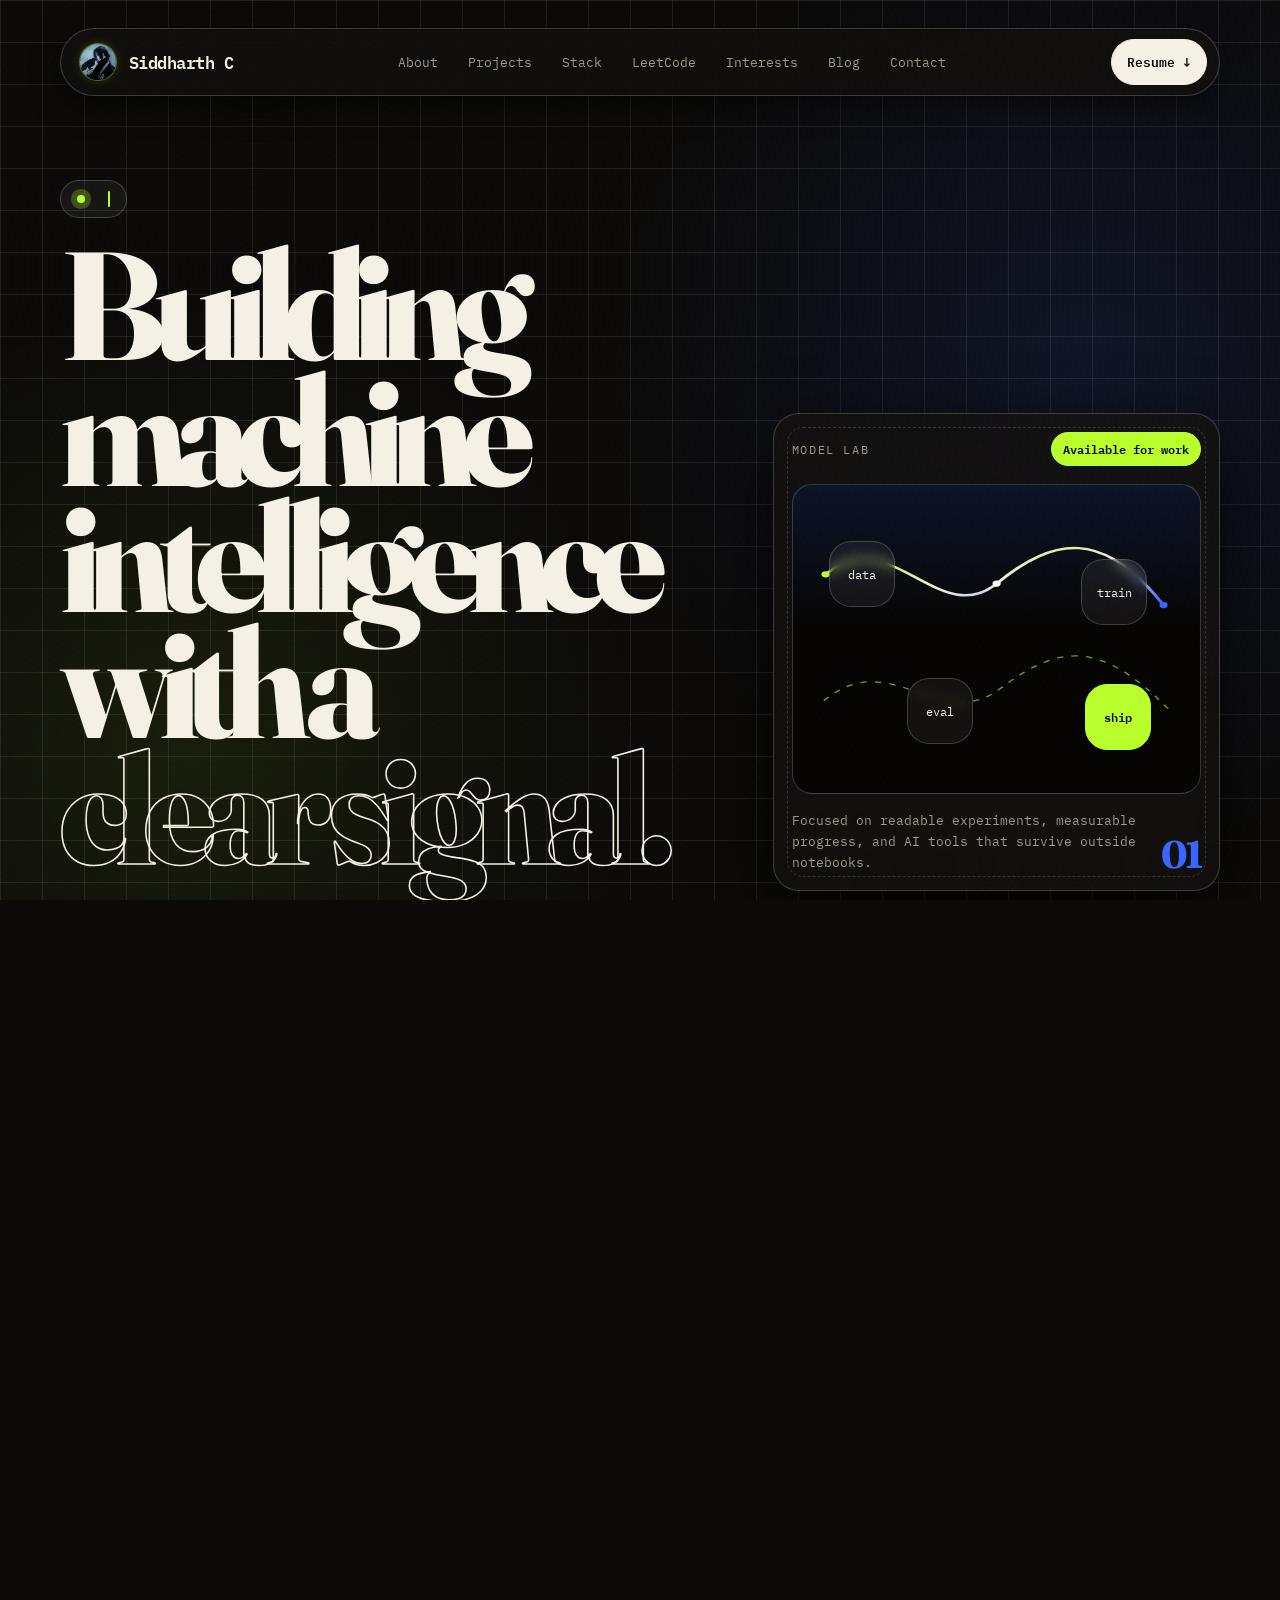
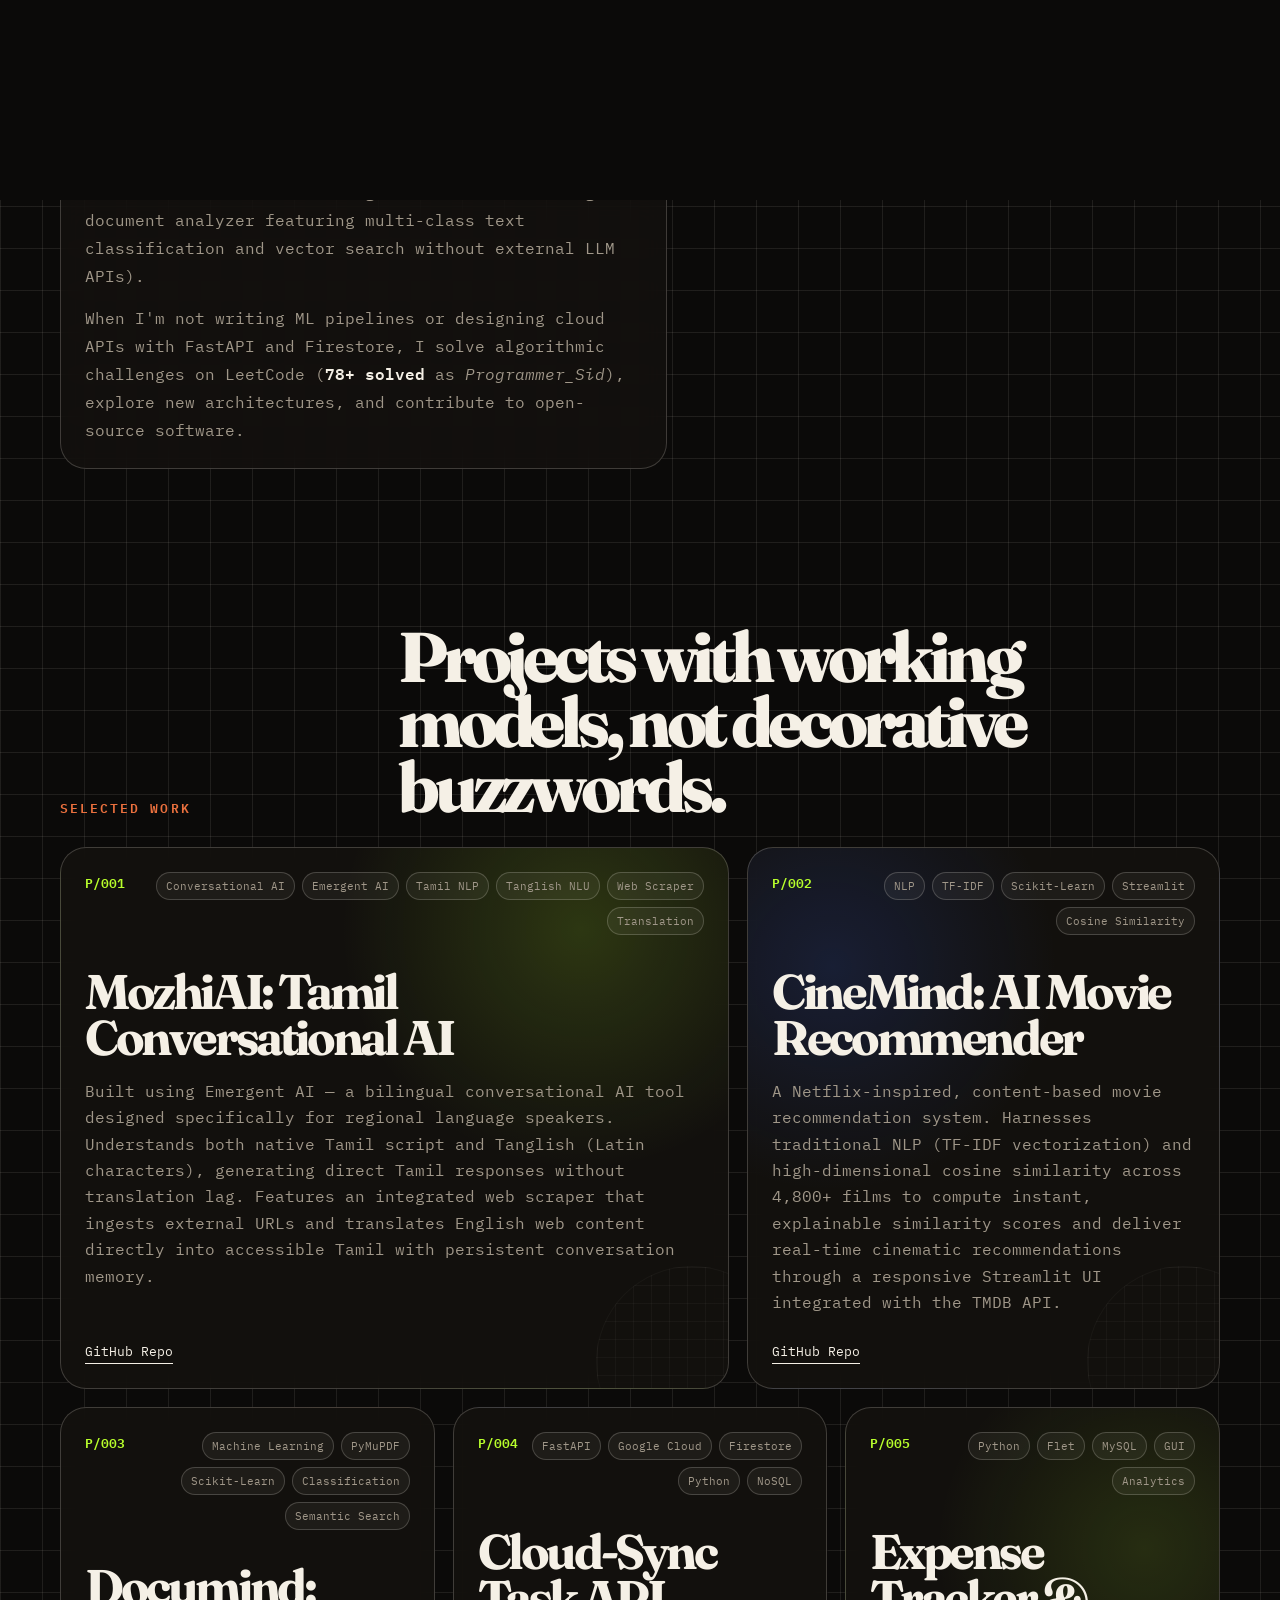
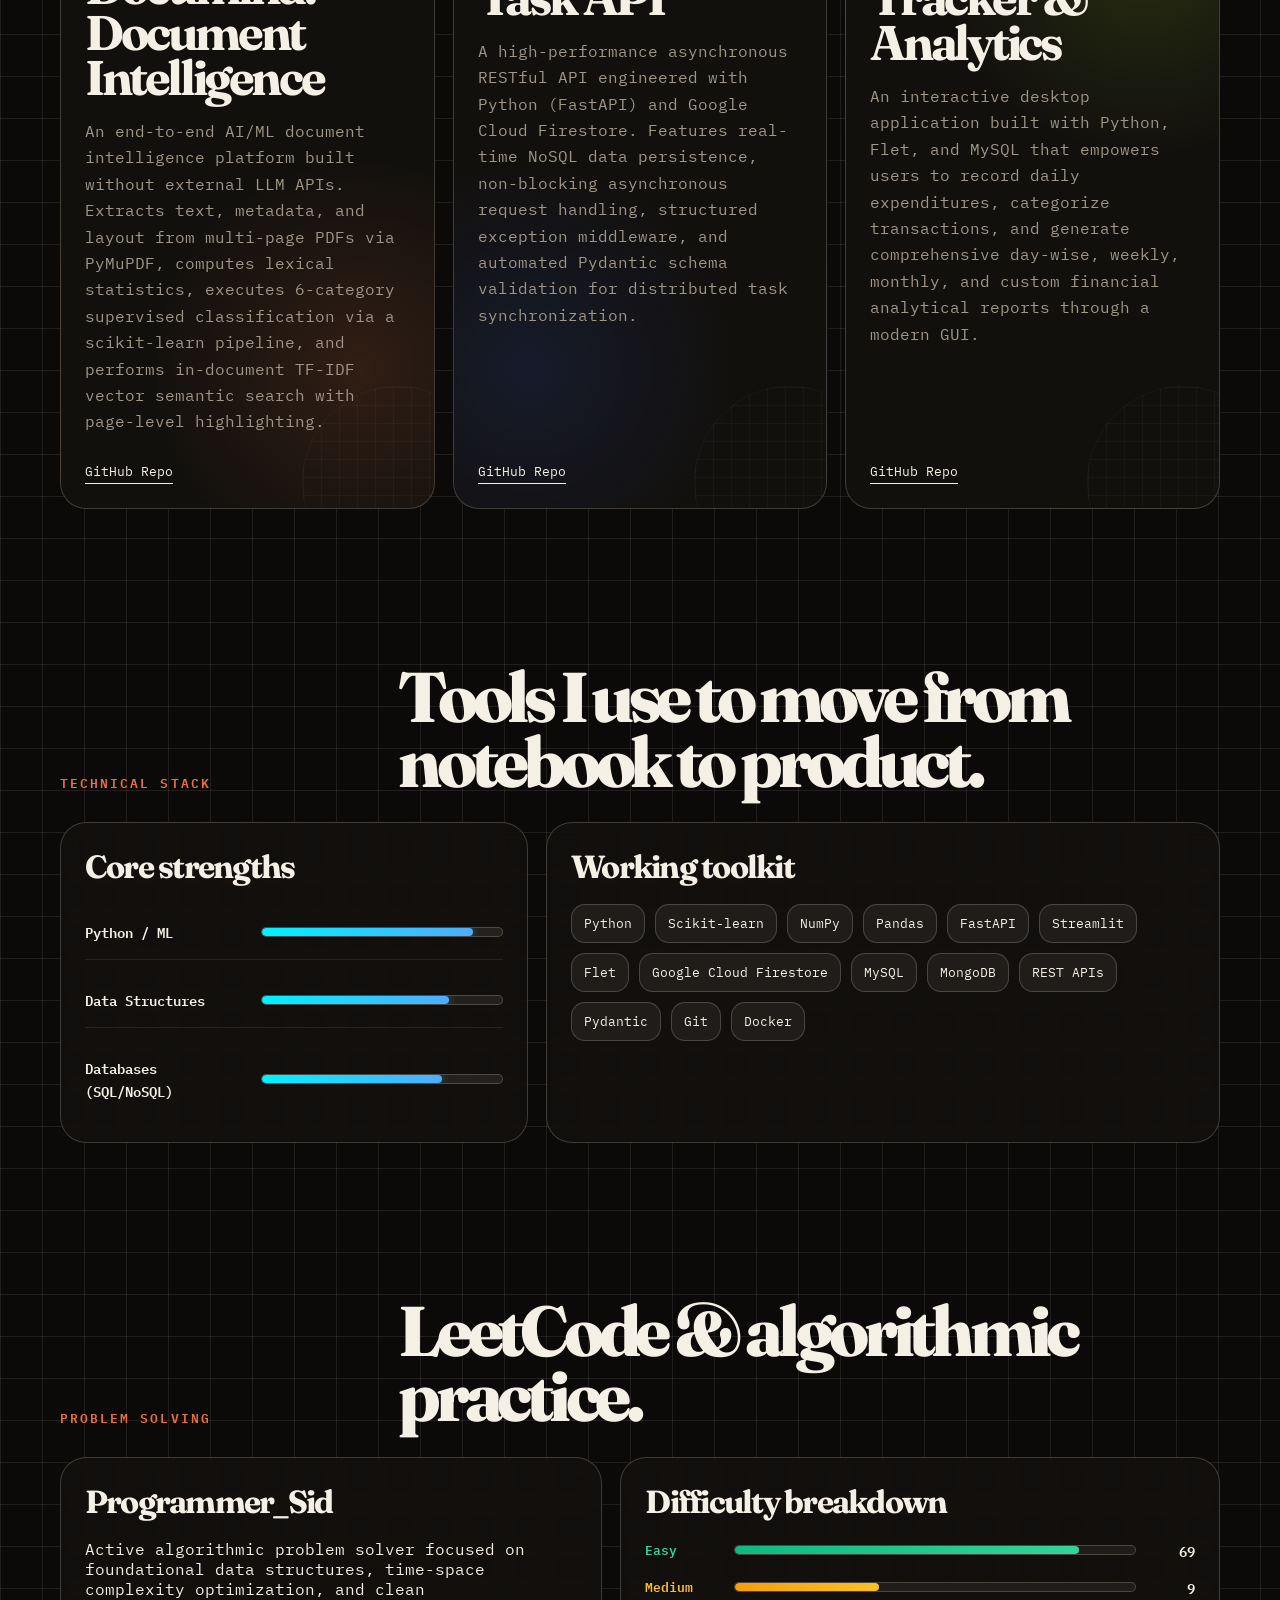
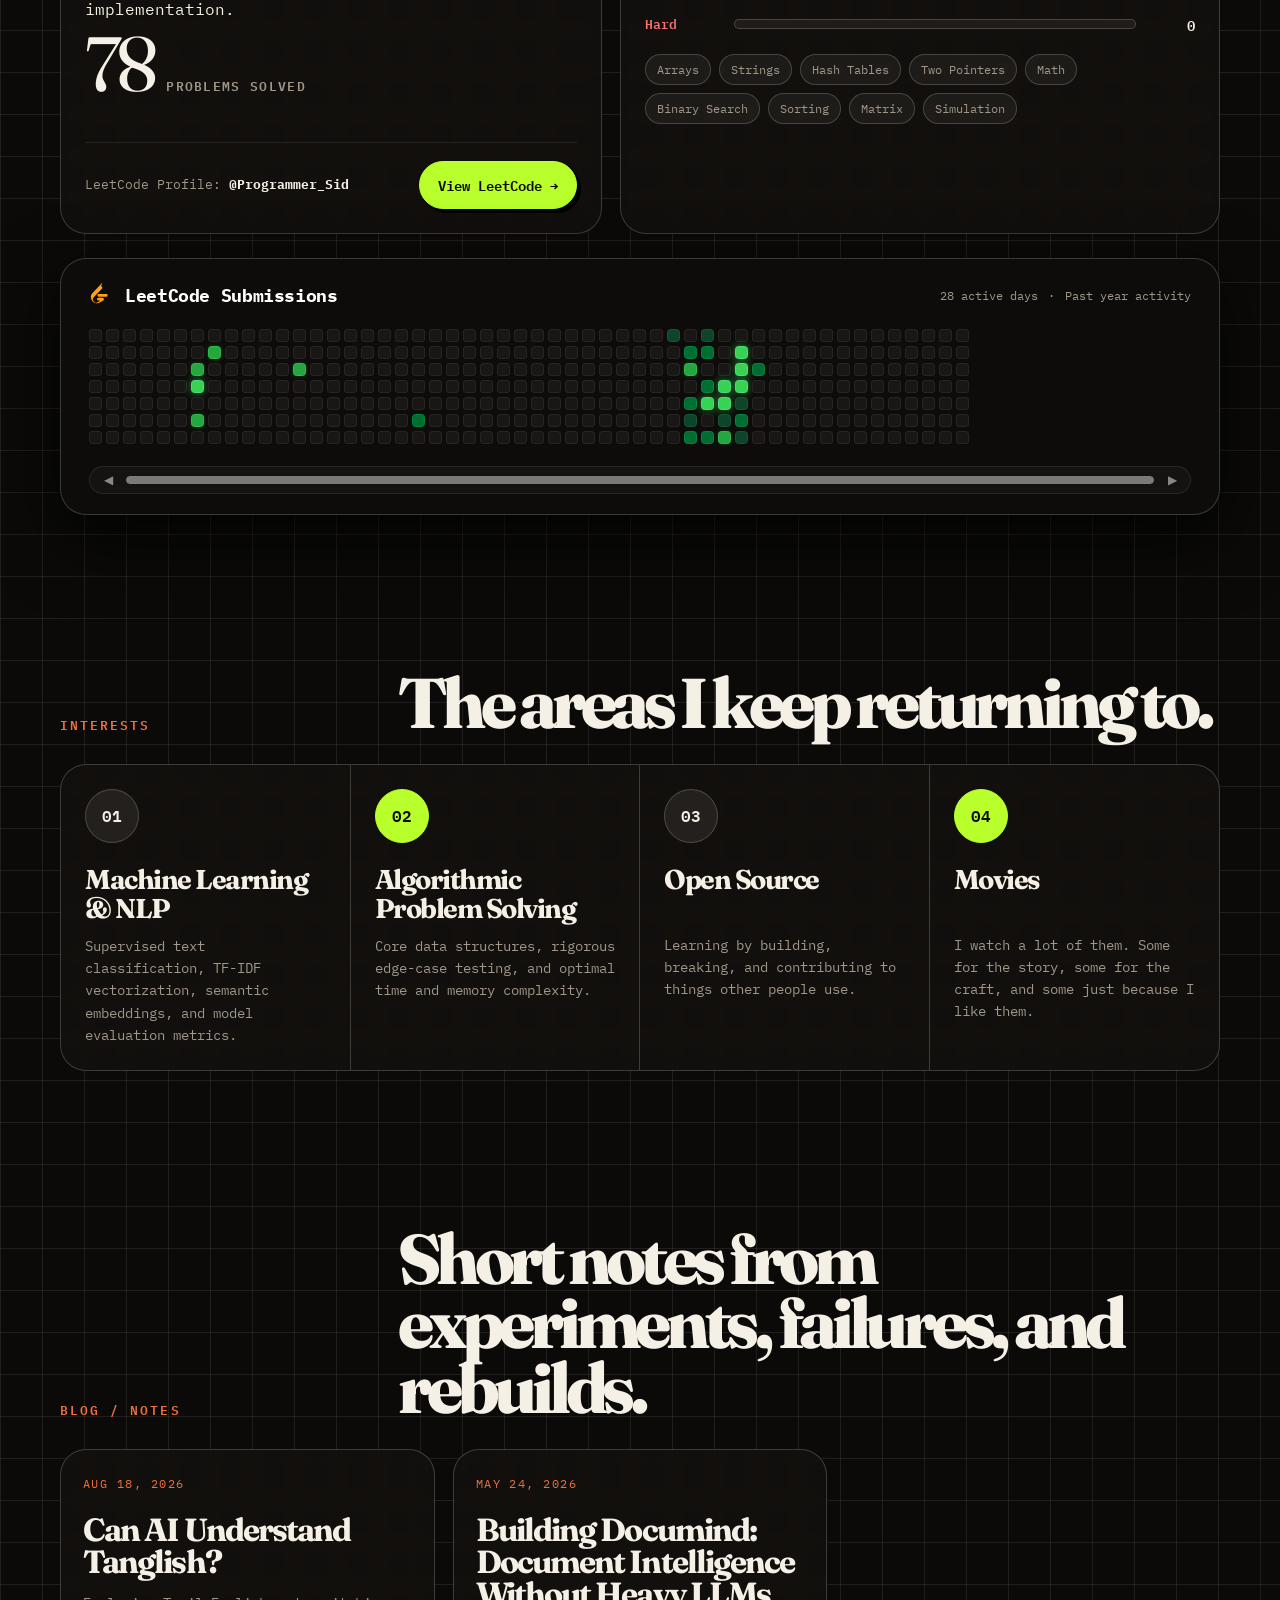
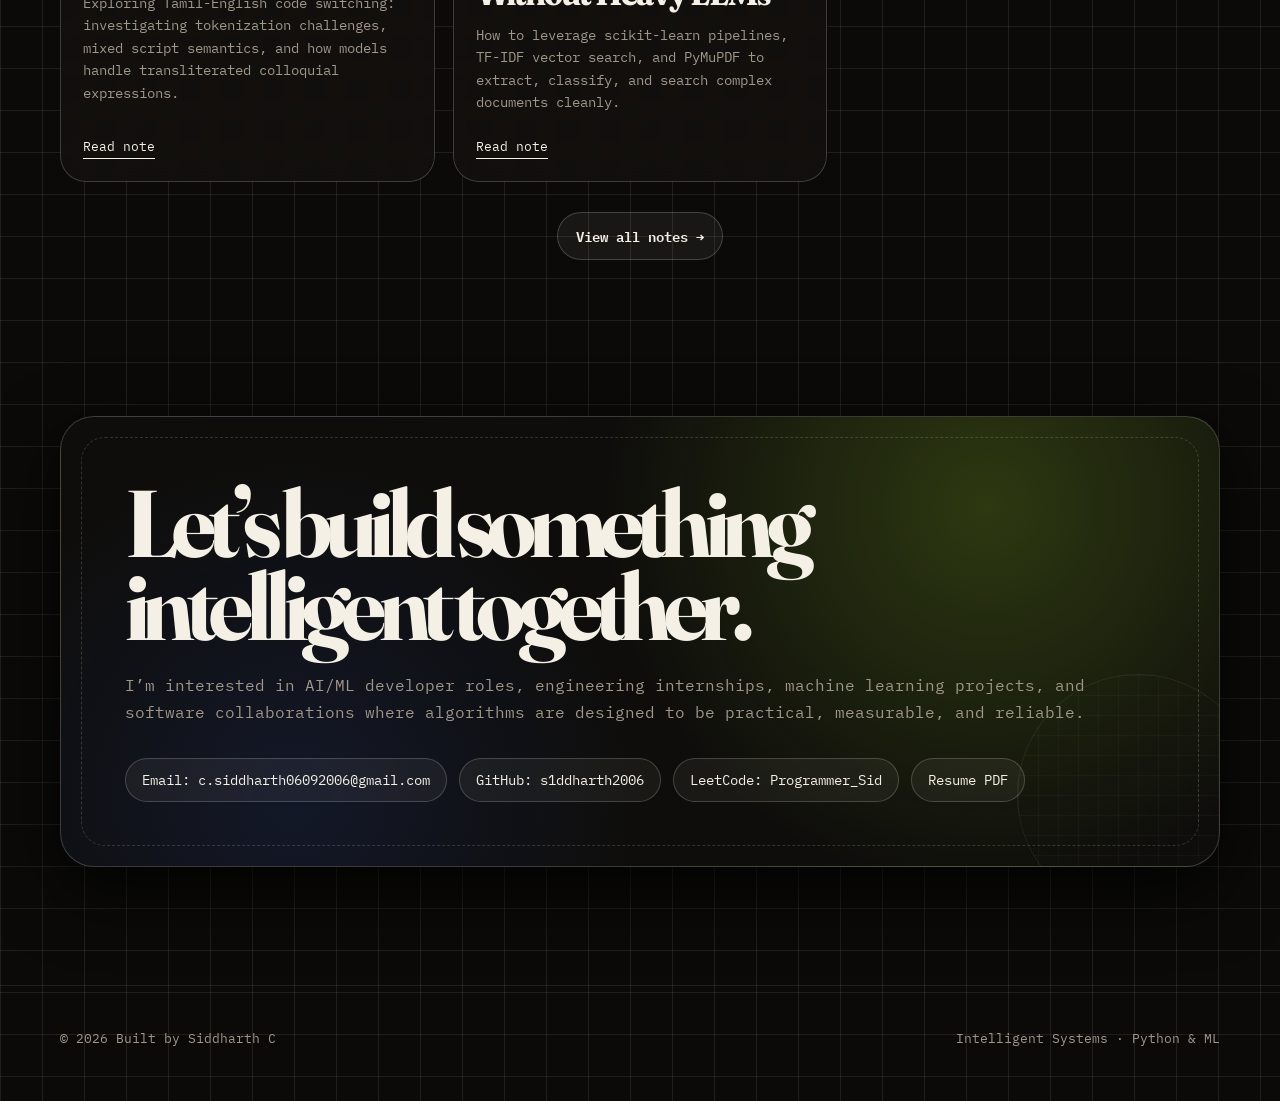
==== commit 6735e800: "fix: resolve LeetCode syncing, dynamic heatmap dates, and multi-tier live fetching" ====
--- a/index.html
+++ b/index.html
@@ -171,7 +171,7 @@
                                 >View Projects</a
                             >
                             <a class="button button-ghost" href="#leetcode"
-                                >LeetCode Submissions (77)</a
+                                >LeetCode Submissions (<span id="lcHeroSolved">78</span>)</a
                             >
                         </div>
                     </div>
@@ -286,7 +286,7 @@
                             </p>
                             <p>
                                 When I'm not writing ML pipelines or designing cloud APIs with FastAPI and Firestore,
-                                I solve algorithmic challenges on LeetCode (<strong>77+ solved</strong> as <em>Programmer_Sid</em>),
+                                I solve algorithmic challenges on LeetCode (<strong id="lcAboutSolved">78+ solved</strong> as <em>Programmer_Sid</em>),
                                 explore new architectures, and contribute to open-source software.
                             </p>
                         </div>
@@ -615,7 +615,7 @@
                                 </p>
 
                                 <div class="leetcode-metric-hero">
-                                    <span class="leetcode-big-num" id="lcTotal">77</span>
+                                    <span class="leetcode-big-num" id="lcTotal">78</span>
                                     <span class="leetcode-big-label">Problems Solved</span>
                                 </div>
                             </div>
@@ -645,10 +645,10 @@
                                         <div
                                             class="diff-bar-fill easy"
                                             id="lcEasyBar"
-                                            style="width: 85%"
+                                            style="width: 86%"
                                         ></div>
                                     </div>
-                                    <span class="diff-count" id="lcEasyCount">68</span>
+                                    <span class="diff-count" id="lcEasyCount">69</span>
                                 </div>
 
                                 <div class="difficulty-row">
@@ -657,7 +657,7 @@
                                         <div
                                             class="diff-bar-fill medium"
                                             id="lcMediumBar"
-                                            style="width: 45%"
+                                            style="width: 36%"
                                         ></div>
                                     </div>
                                     <span class="diff-count" id="lcMediumCount">9</span>
@@ -703,7 +703,7 @@
                                 <h3 class="lc-card-title">LeetCode Submissions</h3>
                             </div>
                             <div class="lc-card-meta">
-                                <span id="lcActiveDays">26 active days</span>
+                                <span id="lcActiveDays">28 active days</span>
                                 <span>·</span>
                                 <span>Past year activity</span>
                             </div>
@@ -881,6 +881,7 @@
         <!-- Heatmap Floating Tooltip -->
         <div class="lc-tooltip" id="lcTooltip"></div>
 
+        <script src="data/leetcode-data.js"></script>
         <script>
             const menuButton = document.getElementById("menuButton");
             const navLinks = document.getElementById("navLinks");
@@ -1015,7 +1016,7 @@
                 "1786838400": 1,  "1786924800": 3,  "1787097600": 6,  "1787184000": 26,
                 "1787356800": 4,  "1787702400": 15, "1787788800": 24, "1787875200": 1,
                 "1787961600": 9,  "1788134400": 18, "1788220800": 15, "1788307200": 19,
-                "1788393600": 2,  "1788480000": 3
+                "1788393600": 2,  "1788480000": 3,  "1788566400": 2,  "1788825600": 4
             };
 
             function renderLeetCodeHeatmap(calData) {
@@ -1030,8 +1031,11 @@
                     dateCountMap[ymd] = (dateCountMap[ymd] || 0) + count;
                 }
 
-                // Render 52 weeks (364 days), ending on the end of current week
-                const endDate = new Date(Date.UTC(2026, 8, 5));
+                // Render 52 full weeks (364 days), ending on the upcoming Saturday of current week
+                const now = new Date();
+                const dayOfWeek = now.getUTCDay(); // 0 is Sunday, 6 is Saturday
+                const daysUntilSaturday = 6 - dayOfWeek;
+                const endDate = new Date(Date.UTC(now.getUTCFullYear(), now.getUTCMonth(), now.getUTCDate() + daysUntilSaturday));
                 const totalDays = 52 * 7;
                 const startDate = new Date(endDate.getTime() - (totalDays - 1) * 86400000);
                 const tooltip = document.getElementById("lcTooltip");
@@ -1162,40 +1166,96 @@
                 });
             }
 
-            // Initialize heatmap
+            // Apply unified data payload to all DOM elements and heatmap
+            function applyLeetCodeData(data) {
+                if (!data || data.totalSolved === undefined) return;
+
+                const totalEl = document.getElementById("lcTotal");
+                if (totalEl) totalEl.textContent = data.totalSolved;
+
+                const heroEl = document.getElementById("lcHeroSolved");
+                if (heroEl) heroEl.textContent = data.totalSolved;
+
+                const aboutEl = document.getElementById("lcAboutSolved");
+                if (aboutEl) aboutEl.textContent = `${data.totalSolved}+ solved`;
+
+                const easyEl = document.getElementById("lcEasyCount");
+                if (easyEl) easyEl.textContent = data.easySolved;
+
+                const medEl = document.getElementById("lcMediumCount");
+                if (medEl) medEl.textContent = data.mediumSolved;
+
+                const hardEl = document.getElementById("lcHardCount");
+                if (hardEl) hardEl.textContent = data.hardSolved;
+
+                const easyPct = Math.min(100, Math.round((data.easySolved / 80) * 100));
+                const medPct = Math.min(100, Math.round((data.mediumSolved / 25) * 100));
+                const hardPct = Math.min(100, Math.round((data.hardSolved / 10) * 100));
+
+                const easyBar = document.getElementById("lcEasyBar");
+                if (easyBar) easyBar.style.width = easyPct + "%";
+
+                const medBar = document.getElementById("lcMediumBar");
+                if (medBar) medBar.style.width = medPct + "%";
+
+                const hardBar = document.getElementById("lcHardBar");
+                if (hardBar) hardBar.style.width = hardPct + "%";
+
+                let activeDays = data.activeDays;
+                let cal = data.submissionCalendar;
+                if (typeof cal === "string") {
+                    try { cal = JSON.parse(cal); } catch (e) {}
+                }
+                if (!activeDays && cal) {
+                    activeDays = Object.keys(cal).length;
+                }
+                const activeDaysEl = document.getElementById("lcActiveDays");
+                if (activeDaysEl && activeDays) {
+                    activeDaysEl.textContent = `${activeDays} active days`;
+                }
+
+                if (cal && Object.keys(cal).length > 0) {
+                    renderLeetCodeHeatmap(cal);
+                }
+            }
+
+            // 1. Initialize immediately with embedded dataset
             renderLeetCodeHeatmap(leetcodeCalendar);
 
-            // Sync with automated data/leetcode.json (maintained by GitHub Actions workflow)
+            // 2. Multi-layer live synchronization
             (async function syncLeetCodeData() {
+                // Tier A: Check if static JS data exists (works even via file:/// protocol)
+                if (window.LEETCODE_STATIC_DATA) {
+                    applyLeetCodeData(window.LEETCODE_STATIC_DATA);
+                }
+
+                // Tier B: Fetch local data/leetcode.json (cached GitHub Actions output)
                 try {
                     const res = await fetch("data/leetcode.json?t=" + Date.now());
-                    if (!res.ok) return;
-                    const data = await res.json();
-                    if (data && data.totalSolved !== undefined) {
-                        document.getElementById("lcTotal").textContent = data.totalSolved;
-                        document.getElementById("lcEasyCount").textContent = data.easySolved;
-                        document.getElementById("lcMediumCount").textContent = data.mediumSolved;
-                        document.getElementById("lcHardCount").textContent = data.hardSolved;
-                        
-                        const easyPct = Math.min(100, Math.round((data.easySolved / 80) * 100));
-                        const medPct = Math.min(100, Math.round((data.mediumSolved / 25) * 100));
-                        const hardPct = Math.min(100, Math.round((data.hardSolved / 10) * 100));
-                        
-                        document.getElementById("lcEasyBar").style.width = easyPct + "%";
-                        document.getElementById("lcMediumBar").style.width = medPct + "%";
-                        document.getElementById("lcHardBar").style.width = hardPct + "%";
-
-                        const activeDaysEl = document.getElementById("lcActiveDays");
-                        if (data.activeDays && activeDaysEl) {
-                            activeDaysEl.textContent = `${data.activeDays} active days`;
-                        }
-
-                        if (data.submissionCalendar && Object.keys(data.submissionCalendar).length > 0) {
-                            renderLeetCodeHeatmap(data.submissionCalendar);
+                    if (res.ok) {
+                        const localData = await res.json();
+                        applyLeetCodeData(localData);
+                    }
+                } catch (e) {
+                    // Falls back gracefully on file:/// or network drop
+                }
+
+                // Tier C: Fetch live real-time stats directly from public CORS API
+                try {
+                    const controller = new AbortController();
+                    const timeoutId = setTimeout(() => controller.abort(), 5000);
+                    const liveRes = await fetch("https://leetcode-api-faisalshohag.vercel.app/Programmer_Sid", {
+                        signal: controller.signal
+                    });
+                    clearTimeout(timeoutId);
+                    if (liveRes.ok) {
+                        const liveData = await liveRes.json();
+                        if (liveData && liveData.totalSolved) {
+                            applyLeetCodeData(liveData);
                         }
                     }
                 } catch (e) {
-                    // Gracefully falls back to initial embedded data
+                    // Gracefully keep cached data if external API is unreachable
                 }
             })();
         </script>
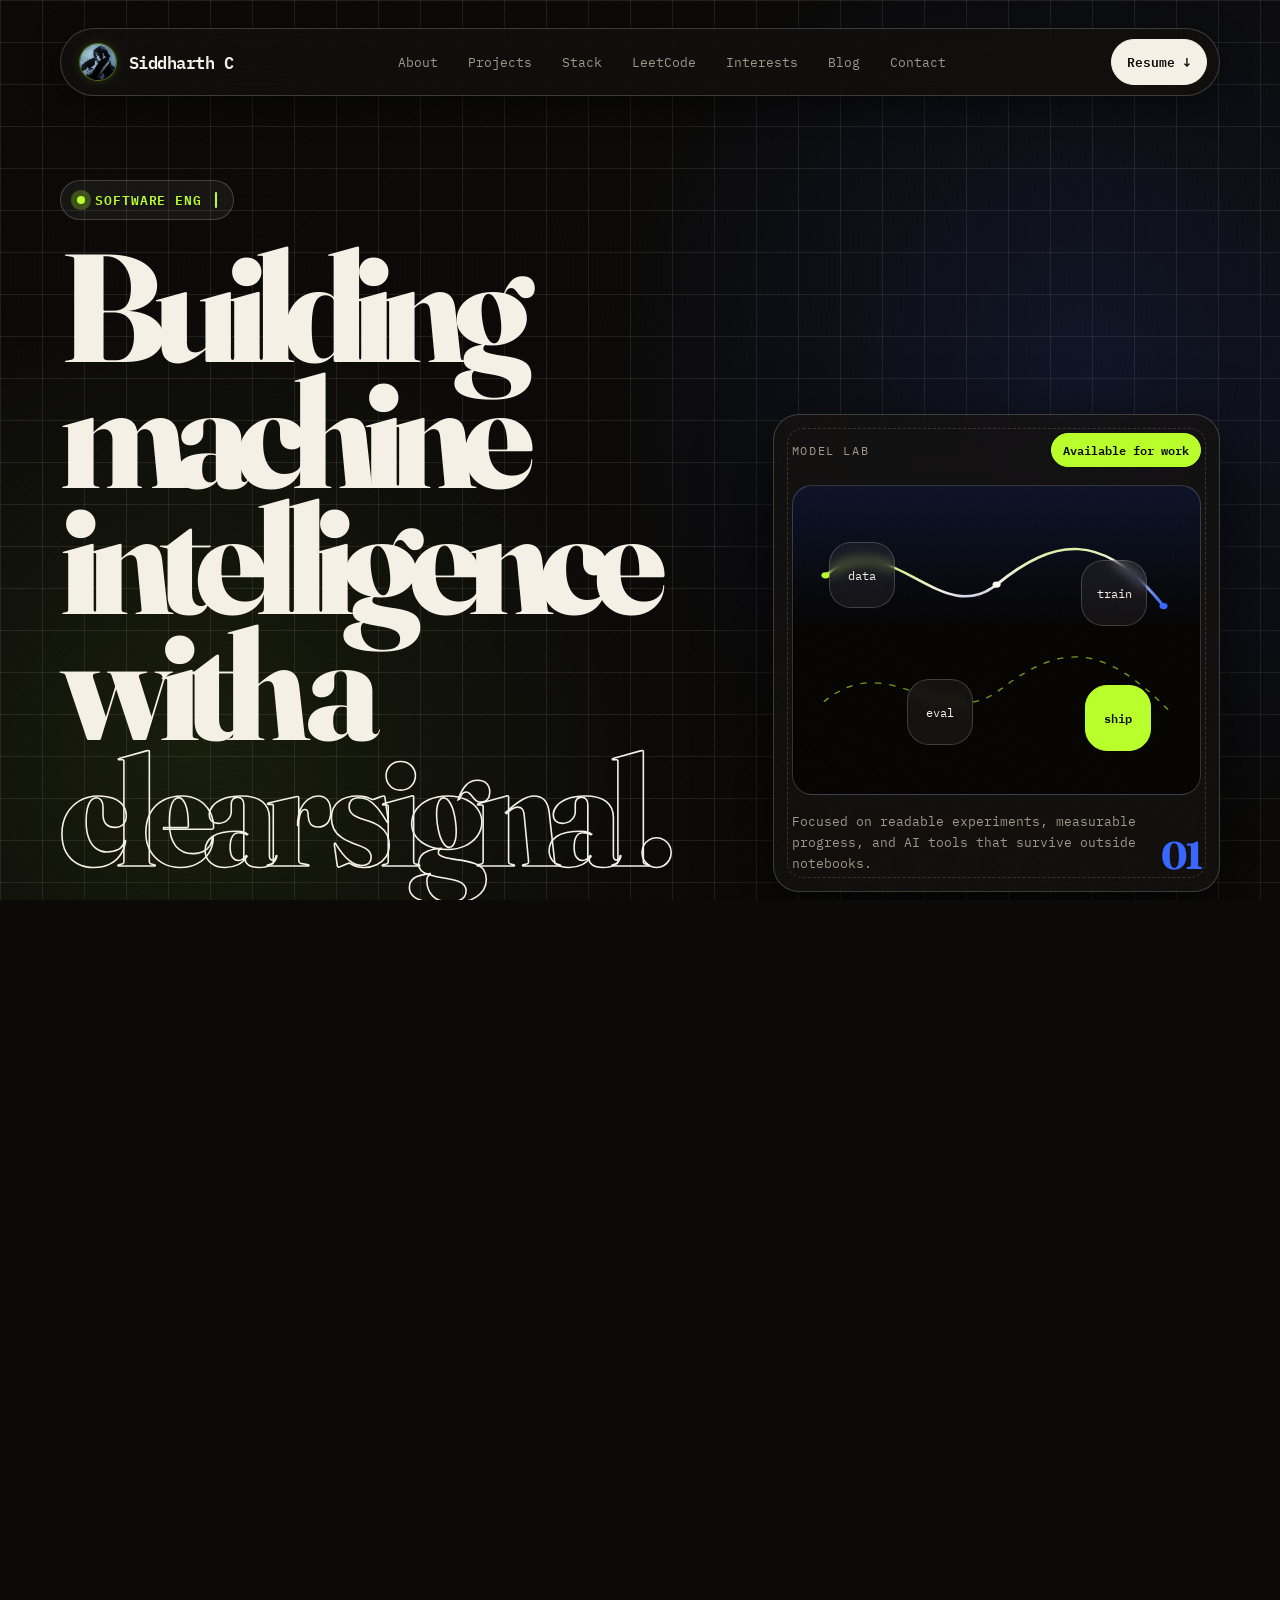
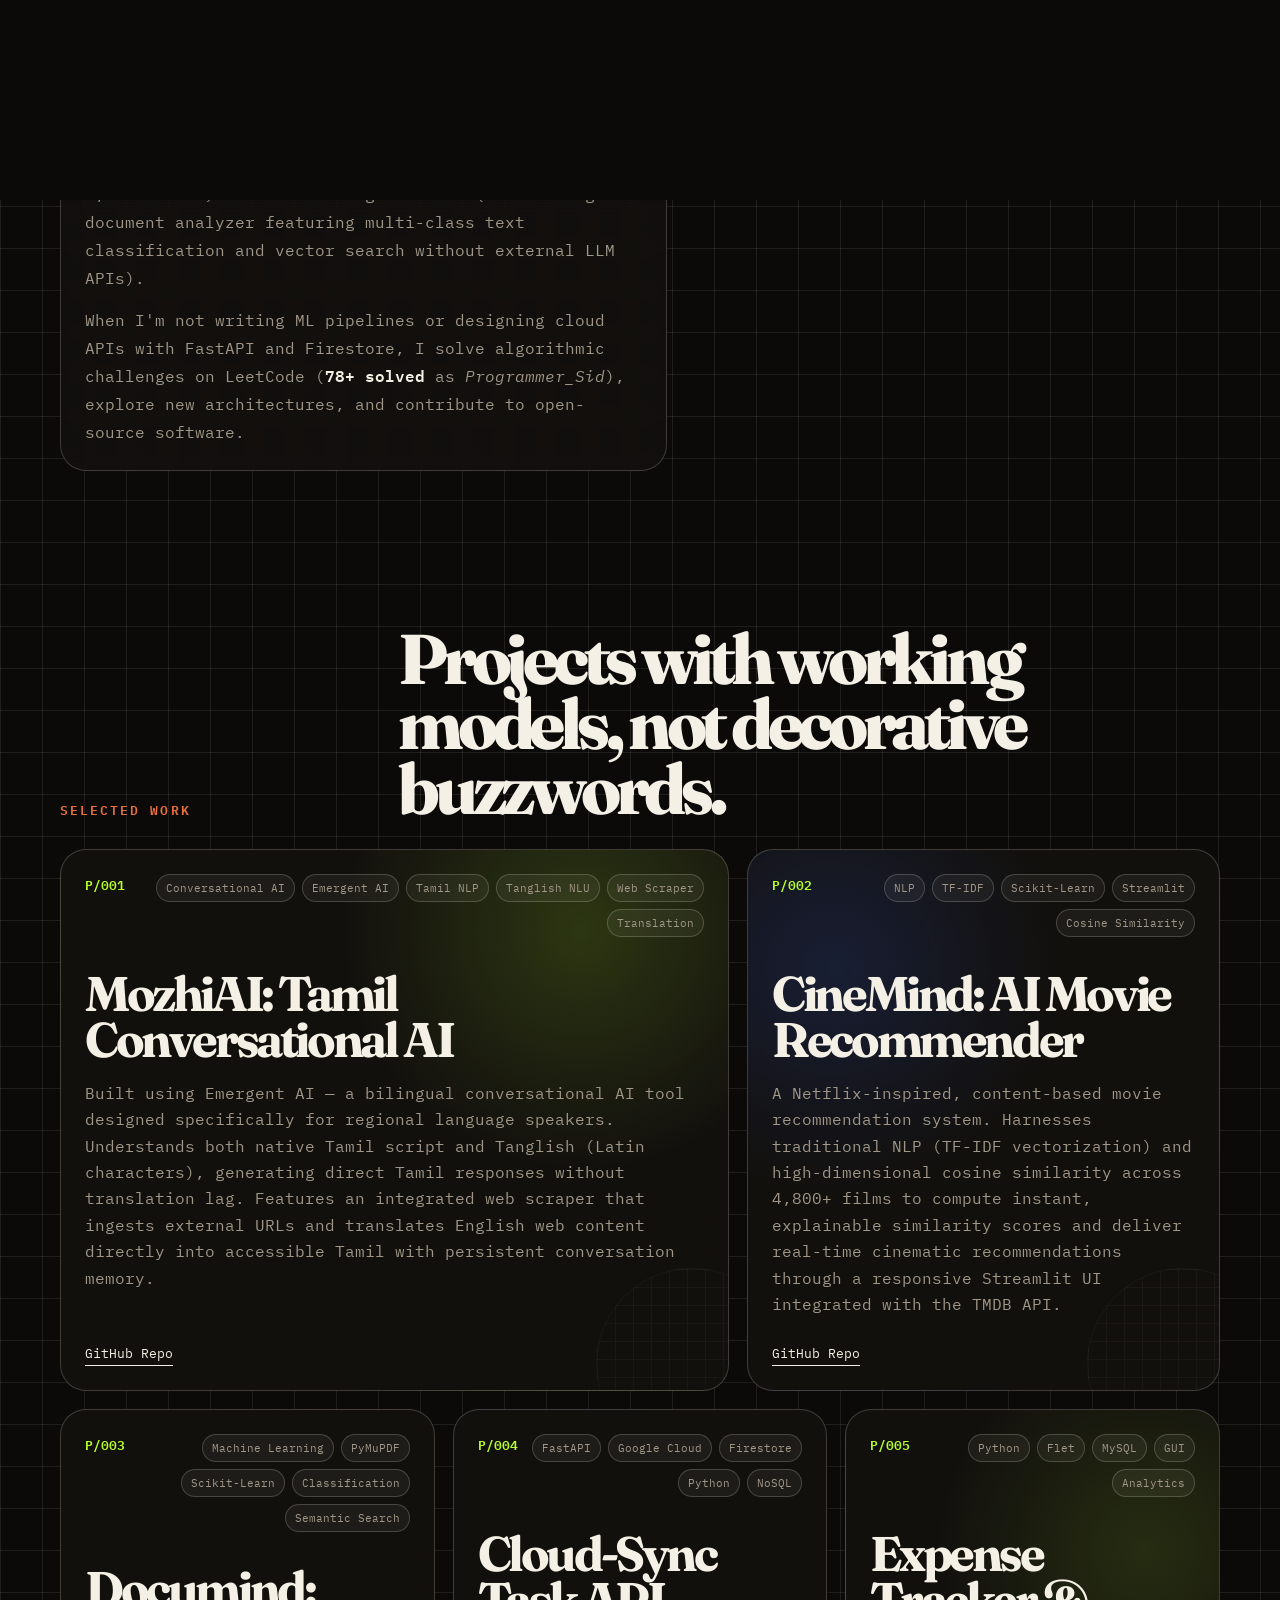
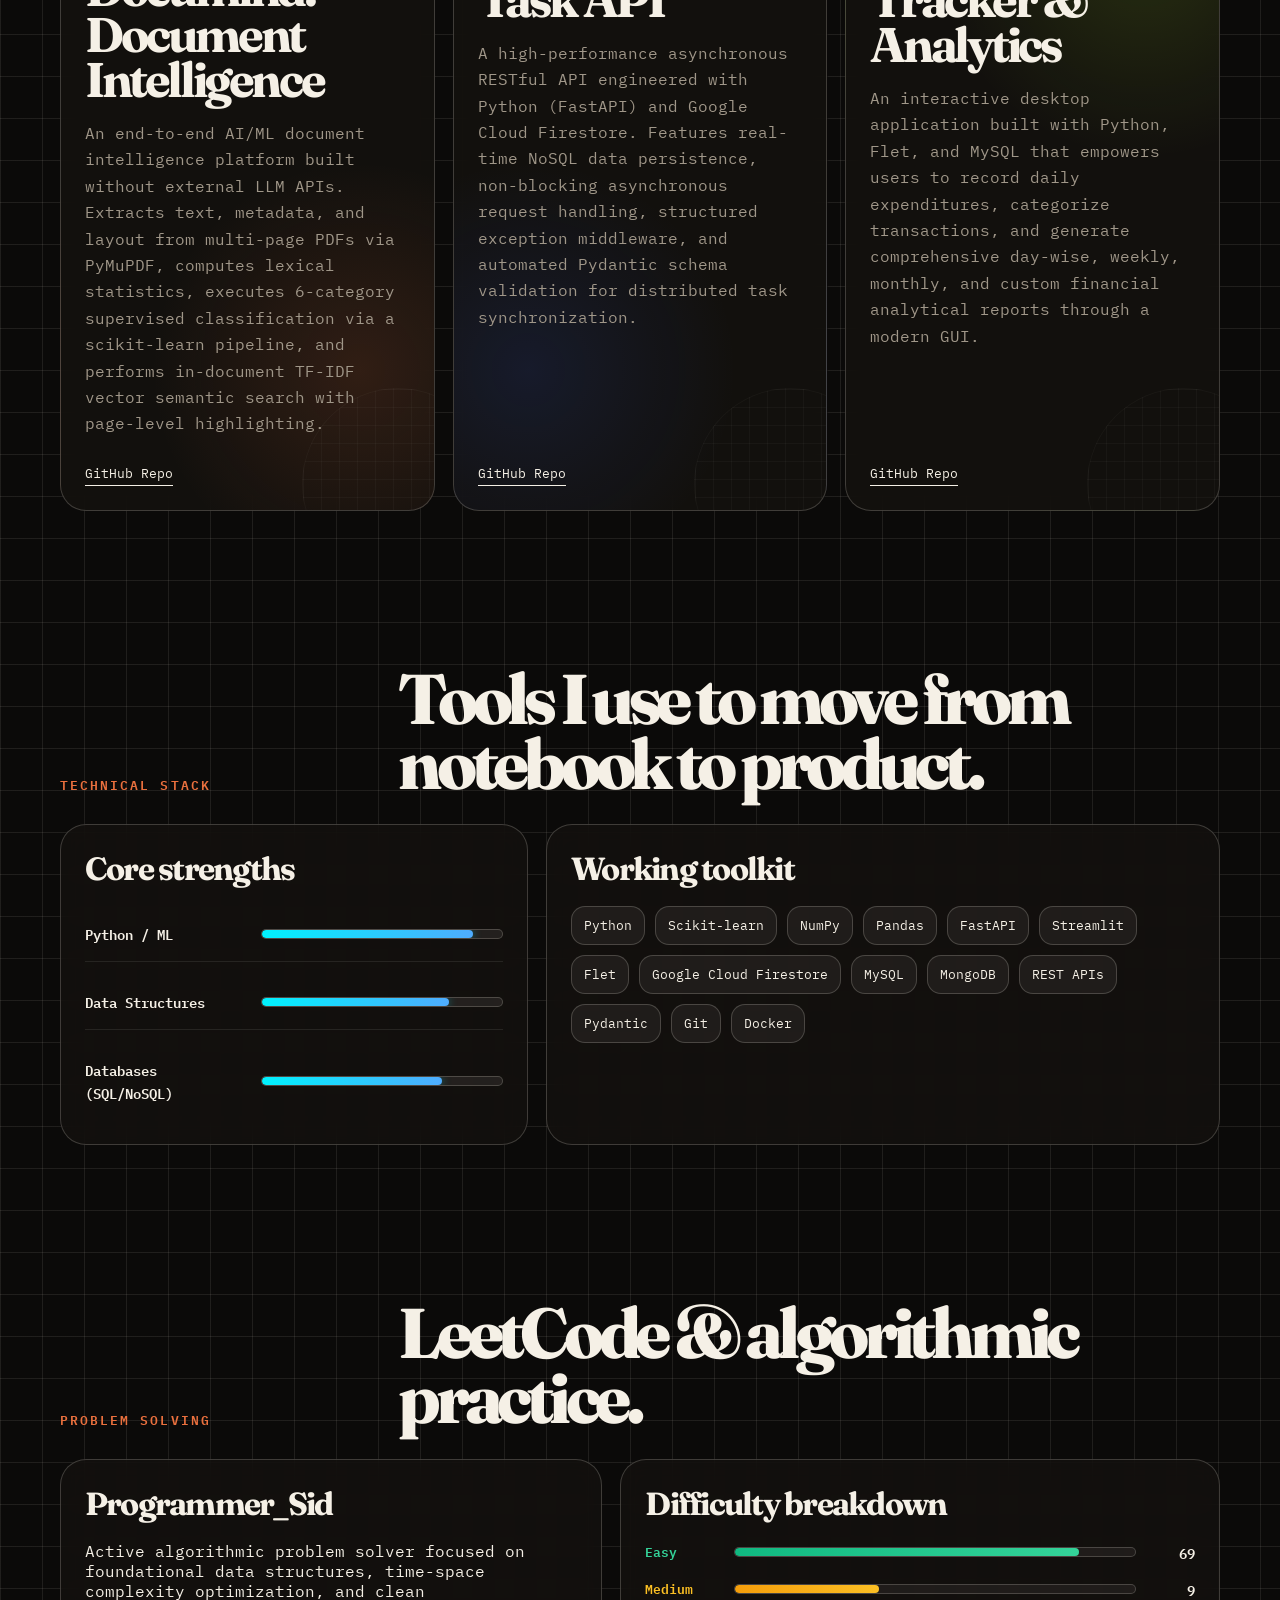
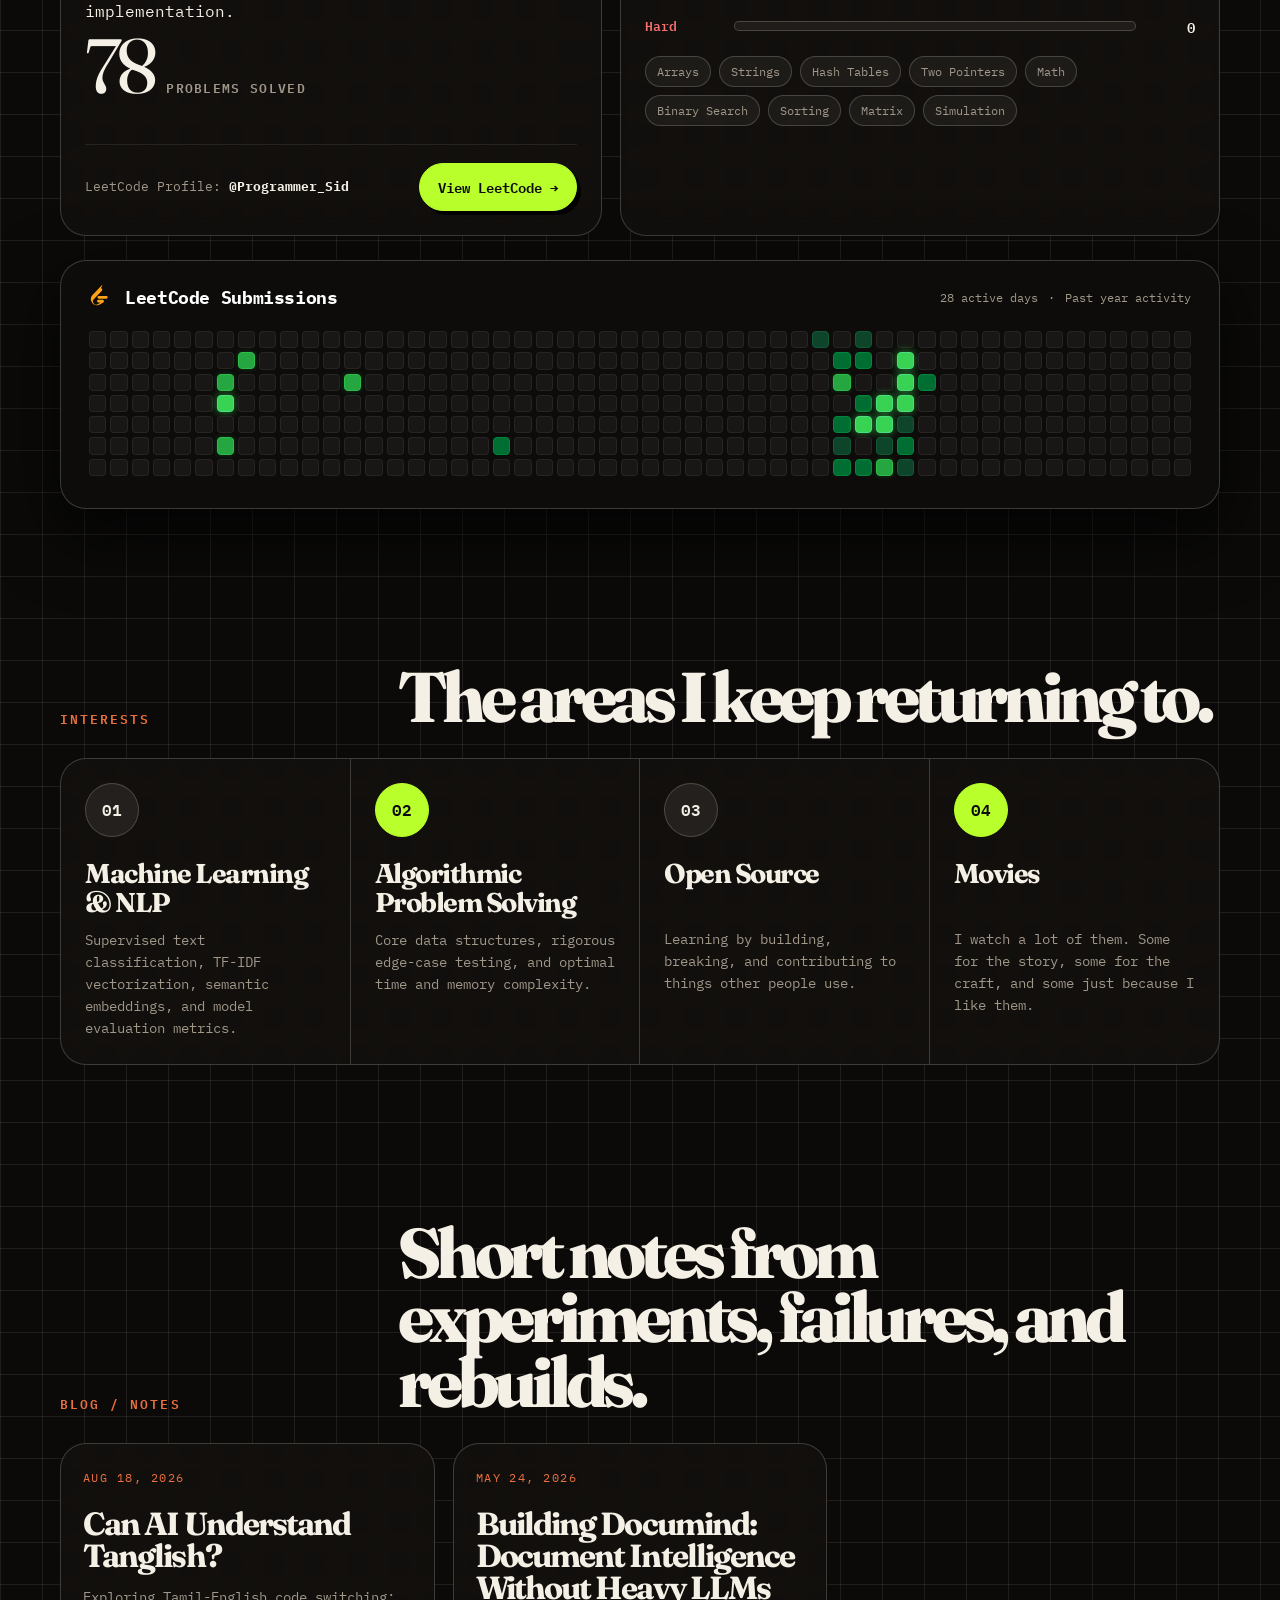
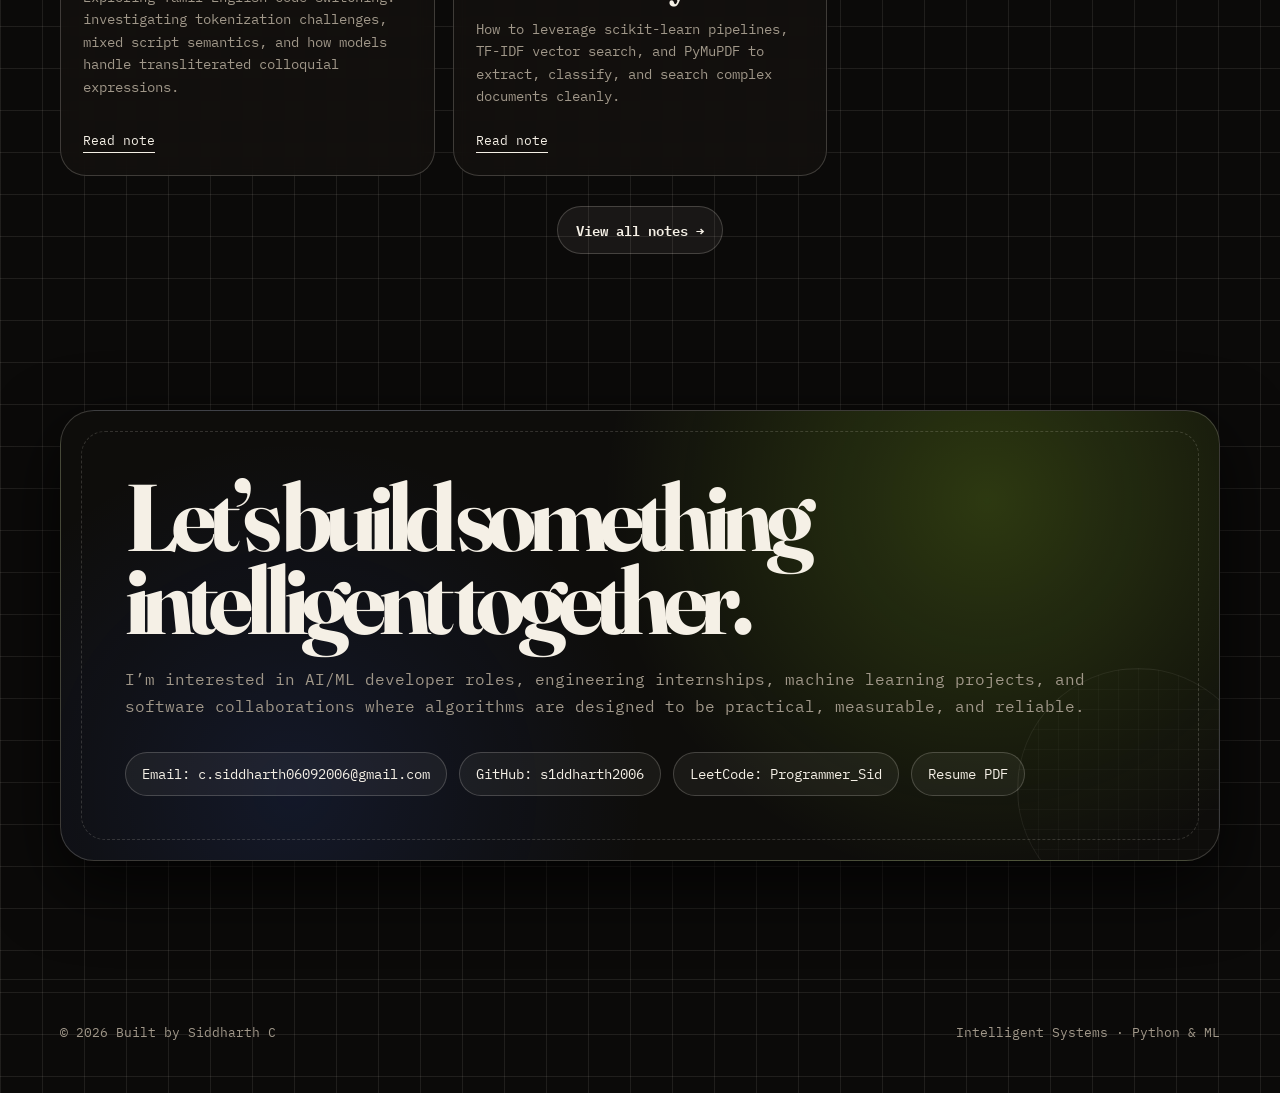
==== commit 73f786f3: "Changed the grid" ====
--- a/index.html
+++ b/index.html
@@ -1083,14 +1083,17 @@
                 const track = document.getElementById("lcScrollTrack");
                 const btnLeft = document.getElementById("lcScrollLeft");
                 const btnRight = document.getElementById("lcScrollRight");
+                const scrollBarWrap = document.querySelector(".lc-scroll-bar-wrap");
 
                 function updateThumb() {
                     const maxScroll = container.scrollWidth - container.clientWidth;
-                    if (maxScroll <= 0) {
+                    if (maxScroll <= 2) {
+                        if (scrollBarWrap) scrollBarWrap.style.display = "none";
                         thumb.style.width = "100%";
                         thumb.style.left = "0%";
                         return;
                     }
+                    if (scrollBarWrap) scrollBarWrap.style.display = "flex";
                     const visibleRatio = container.clientWidth / container.scrollWidth;
                     const thumbWidthPct = Math.max(20, visibleRatio * 100);
                     const scrollPct = container.scrollLeft / maxScroll;
--- a/styles.css
+++ b/styles.css
@@ -1069,6 +1069,7 @@
 
 /* LeetCode Submissions Card Component (Matching Reference Image) */
 .leetcode-submissions-card {
+    grid-column: 1 / -1;
     margin-top: 24px;
     border: 1px solid var(--line-strong);
     border-radius: var(--radius);
@@ -1137,17 +1138,20 @@
 
 .lc-heatmap-grid {
     display: grid;
-    grid-template-rows: repeat(7, 13px);
+    grid-template-rows: repeat(7, 1fr);
     grid-auto-flow: column;
-    grid-auto-columns: 13px;
+    grid-auto-columns: minmax(14px, 1fr);
     gap: 4px;
-    width: max-content;
+    width: 100%;
+    min-width: 920px;
 }
 
 .lc-dot {
-    width: 13px;
-    height: 13px;
-    border-radius: 3.5px;
+    width: 100%;
+    aspect-ratio: 1 / 1;
+    min-width: 14px;
+    min-height: 14px;
+    border-radius: 4px;
     transition: transform 0.15s ease, filter 0.15s ease;
     position: relative;
     cursor: pointer;
--- a/styles.css
+++ b/styles.css
@@ -1069,6 +1069,7 @@
 
 /* LeetCode Submissions Card Component (Matching Reference Image) */
 .leetcode-submissions-card {
+    grid-column: 1 / -1;
     margin-top: 24px;
     border: 1px solid var(--line-strong);
     border-radius: var(--radius);
@@ -1137,17 +1138,20 @@
 
 .lc-heatmap-grid {
     display: grid;
-    grid-template-rows: repeat(7, 13px);
+    grid-template-rows: repeat(7, 1fr);
     grid-auto-flow: column;
-    grid-auto-columns: 13px;
+    grid-auto-columns: minmax(14px, 1fr);
     gap: 4px;
-    width: max-content;
+    width: 100%;
+    min-width: 920px;
 }
 
 .lc-dot {
-    width: 13px;
-    height: 13px;
-    border-radius: 3.5px;
+    width: 100%;
+    aspect-ratio: 1 / 1;
+    min-width: 14px;
+    min-height: 14px;
+    border-radius: 4px;
     transition: transform 0.15s ease, filter 0.15s ease;
     position: relative;
     cursor: pointer;
